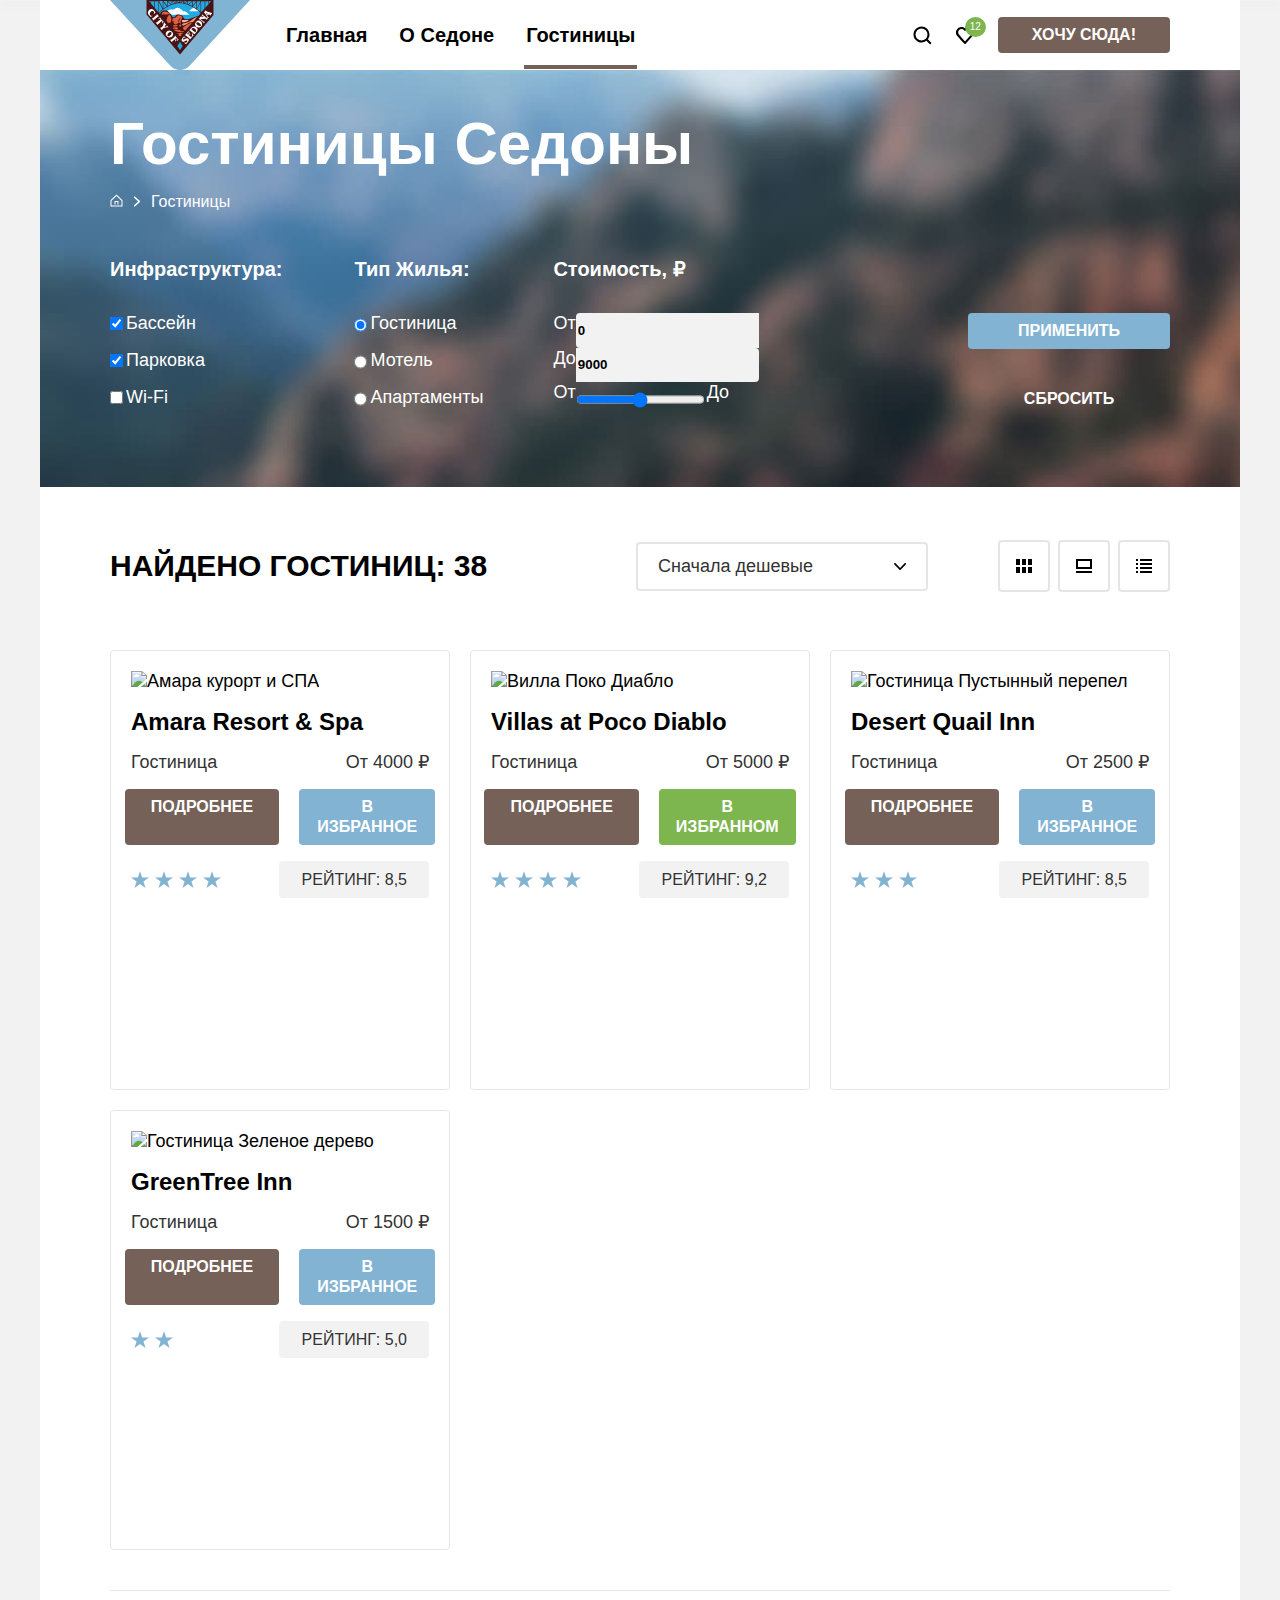
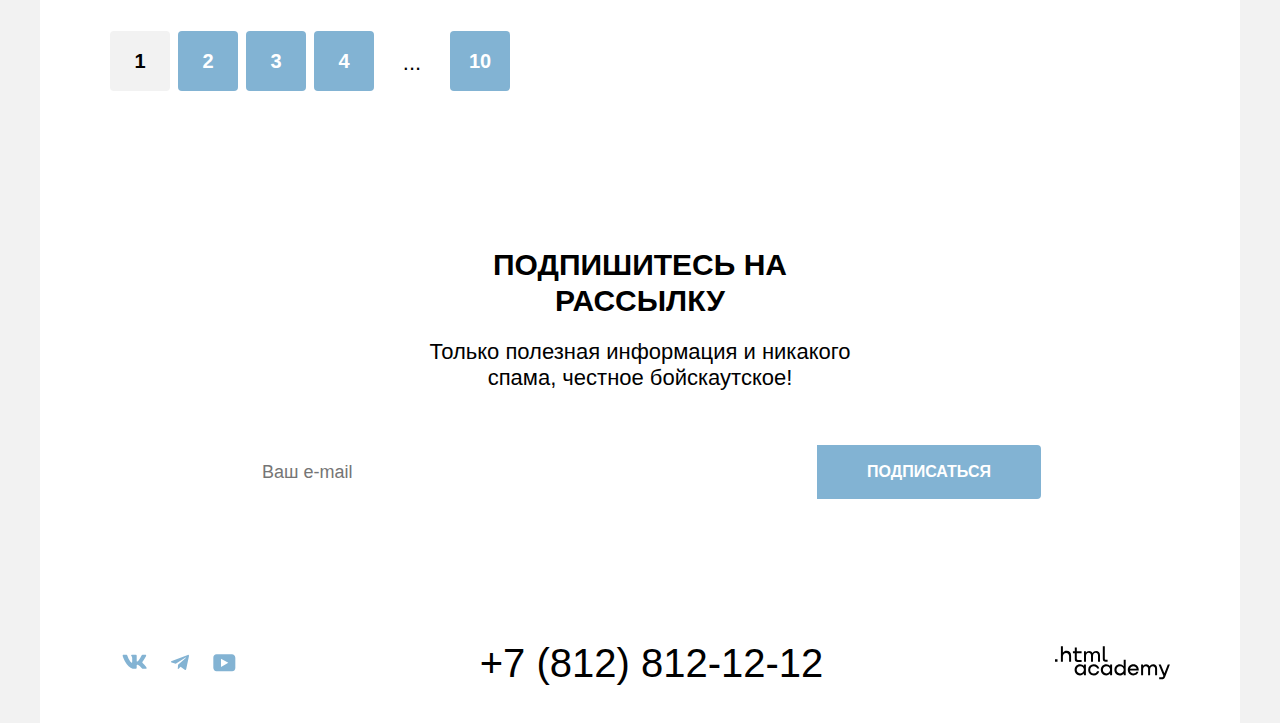
==== catalog.html @ 10b27130 "исправляет ошибки в декоративных элементах" ====
<!DOCTYPE html>
<html lang="ru">
  <head>
    <meta charset="utf-8">
    <title>Каталог</title>
    <link rel="stylesheet" href="styles/style.css">
  </head>
  <body>
    <div class="container">
    <header class="page-header wrapper">
      <a href="index.html" class="page-header__logo">
        <img src="images/logo.svg" height="70" width="140" alt="Логотип Седона">
      </a>
      <nav class="page-header__navigation page-navigation">
        <ul class="page-navigation__list">
          <li class="page-navigation__item">
            <a href="index.html" class="page-navigation__link">Главная</a>
          </li>
          <li class="page-navigation__item">
            <a class="page-navigation__link" href="about.html">О Седоне</a>
          </li>
          <li class="page-navigation__item">
            <a class="page-navigation__link page-navigation__link-current">Гостиницы</a>
          </li>
        </ul>

        <div class="page-navigation__user user-navigation">
          <a class="icon" href="#">
            <svg class="icon__svg" xmlns="http://www.w3.org/2000/svg" width="20" height="20" viewBox="0 0  20 20"><path d="m19.5 18-3.7-3.67c1-1.3 1.7-2.98 1.7-4.87a8 8 0 0 0-8-7.96c-4.4 0-8 3.68-8 8.06a8 8 0 0 0 12.9 6.26l3.7 3.68 1.4-1.5Zm-10-2.48a6 6 0 0 1-6-5.96 6 6 0 0 1 12 0 6 6 0 0 1-6 5.96Z"/></svg>
            <span class="visually-hidden">Поиск</span>
          </a>
          <a class="icon icon-features" href="#">
            <svg class="icon__svg " xmlns="http://www.w3.org/2000/svg" width="18" height="17" viewBox="0 0 18 17"><path d="M8.9 17a.9.9 0 0 1-.8-.4c-5.4-6.1-6.7-7.5-7-7.9A5.4 5.4 0 0 1 5.5 0C6.8 0 8 .5 9 1.3a5.46 5.46 0 0 1 9 4.1c0 1.3-.5 2.5-1.3 3.4l-7 7.9c-.2.2-.4.3-.8.3Zm-6-9.5c.3.4 3.5 4 6.1 6.9l6.2-7c.5-.5.7-1.2.7-2 0-1.8-1.5-3.3-3.3-3.3-1 0-2 .5-2.7 1.3-.3.3-.6.4-.9.4-.3 0-.6-.2-.8-.4-.7-.8-1.7-1.3-2.7-1.3-1.8 0-3.3 1.5-3.3 3.3-.1.9.3 1.6.7 2.1-.1 0-.1 0 0 0Z"/></svg>

            <span class="icon__buble">12</span>
            <span class="visually-hidden">Избранное</span>
          </a>
          <a class="user-navigation__button button-brown button" href="#">Хочу сюда!</a>
        </div>
      </nav>
    </header>

    <main class="catalog main-container">
      <h1 class="visually-hidden">Выбор жилья в Седоне</h1>

      <section class="catalog__filter filter">
        <div class="catalog__wrapper wrapper">
          <h2 class="catalog__heading">
              Гостиницы Седоны
          </h2>
          <ol class="catalog__breadcrumbs breadcrumbs">
            <li class="breadcrumbs__item">
              <a href="index.html" class="breadcrumbs__icon">
                <span class="visually-hidden">Вернуться на главную</span>
                  <svg class="breadcrumbs__svg" width="13" height="13" viewBox="0 0 13 13" xmlns="http://www.w3.org/2000/svg">
                    <path d="M6.5 0.5L0.5 6.30006V12.5001H12.5V6.30006L6.5 0.5ZM11.5 11.5001H1.5V6.70005L6.5 1.9L11.5 6.70005V11.5001Z"/>
                    <path d="M4.5 10.5001H5.5V8.00005H7.5V10.5001H8.5V7.00005H4.5V10.5001Z"/>
                </svg>
              </a>
            </li>
            <li class="breadcrumbs__item">
              <a class="breadcrumbs__link">Гостиницы</a>
            </li>
          </ol>

          <form action="https://echo.htmlacademy.ru/" method="get" class="filter__form">


              <fieldset class="filter__group filter__infrastructure">
                <legend class="filter__title">Инфраструктура:</legend>
                <ul class="filter__list">
                  <li class="filter__item">
                    <label class="filter__control">
                      <input class="filter__control-input" type="checkbox" name="swimming-pool" checked>Бассейн
                    </label>
                  </li>
                  <li class="filter__item">
                    <label class="filter__control">
                      <input class="filter__control-input" type="checkbox" checked name="parking">Парковка
                    </label>
                  </li>
                  <li class="filter__item">
                    <label class="filter__control">
                      <input class="filter__control-input" type="checkbox" name="wi-fi">Wi-Fi
                    </label>
                  </li>
                </ul>
              </fieldset>
              <fieldset class="filter__group filter__type">
                <legend class="filter__title">Тип Жилья:</legend>
                <ul class="filter__list">

                  <li class="filter__item">
                    <label class="filter__control">
                      <input class="filter__control-input" type="radio" name="type-of-placement" value="hotels" checked>Гостиница
                    </label>
                  </li>
                  <li class="filter__item">
                    <label class="filter__control">
                      <input class="filter__control-input" name="type-of-placement" value="motel" type="radio">Мотель
                    </label>
                  </li>
                  <li class="filter__item">
                    <label class="filter__control">
                      <input class="filter__control-input" name="type-of-placement" value="apartments" type="radio">Апартаменты
                    </label>
                  </li>
                </ul>
              </fieldset>



              <fieldset class="filter__group filter__price">
                <legend class="filter__title">Стоимость, ₽</legend>
                <label class="filter__control">От
                  <input class="filter__control-min input-text" name="min-price" value="0" type="number">
                </label>
                <label class="filter__control">До
                  <input class="filter__control-max input-text" name="max-price" value="9000" type="number">
                </label>
                <label class="filter__control">От
                  <input class="filter__control-input" name="price-range" type="range">До
                </label>
              </fieldset>

              <div class="filter__buttons">
                <button class="filter__button-submit button-blue button" type="submit">Применить</button>
                <button class="filter__button-reset button" type="reset">Сбросить</button>
              </div>

          </form>
        </div>
      </section>



        <section class="catalog__found found">
          <h2 class="visually-hidden">Результаты поиска</h2>
          <div class="catalog__wrapper wrapper">
            <div class="catalog__results">
              <p class="catalog__title main-heading">
                <span>Найдено гостиниц:</span>
                <span>38</span>
              </p>
              <div class="found__select">
                <select class="found__select-control" aria-label="Сортировка">
                  <option value="cheap">
                    Сначала дешевые
                  </option>
                  <option value="expensive">
                    Сначала дорогие
                  </option>
                <option value="popular">Сначала популярные</option>
                </select>
              </div>


              <ul class="found__view view">
                <li class="view__item">
                  <a class="view__link" href="#" >
                    <span class="visually-hidden">Показать сеткой</span>
                    <svg class="view__svg" xmlns="http://www.w3.org/2000/svg" width="16" height="14" viewBox="0 0 16 14"><path fill="#000" d="M4 0H0v6h4V0ZM16 0h-4v6h4V0ZM10 0H6v6h4V0ZM4 8H0v6h4V8ZM16 8h-4v6h4V8ZM10 8H6v6h4V8Z"/></svg>
                  </a>
                </li>
                <li class="view__item">
                  <a class="view__link" href="#">
                    <span class="visually-hidden">Показать карточками</span>
                    <svg class="view__svg" xmlns="http://www.w3.org/2000/svg" width="16" height="14" viewBox="0 0 16 14"><path fill="#000" d="M16 12H0v2h16v-2ZM14 2v6H2V2h12Zm2-2H0v10h16V0Z"/></svg>
                  </a>
                </li>
                <li class="view__item">
                  <a class="view__link" href="#">
                    <span class="visually-hidden">Показать списком</span>
                    <svg class="view__svg" xmlns="http://www.w3.org/2000/svg" width="16" height="14" viewBox="0 0 16 14"><path fill="#000" d="M2 0H0v2h2V0ZM16 0H4v2h12V0ZM2 4H0v2h2V4ZM16 4H4v2h12V4ZM2 8H0v2h2V8ZM16 8H4v2h12V8ZM2 12H0v2h2v-2ZM16 12H4v2h12v-2Z"/></svg>
                  </a>
                </li>
              </ul>
            </div>



            <ul class="catalog__list-placement">
              <li class="catalog__item">
                <article class="catalog__item-cart">
                  <a class="catalog__cart-link" href="#">
                    <img class="catalog__item-image" src="images/catalog/catalog-1.jpg" width="300" height="212" alt="Амара курорт и СПА">

                    <h3 class="catalog__item-title">Amara Resort & Spa</h3>
                  </a>

                  <div class="catalog__price">
                    <p class="catalog__item-name">Гостиница</p>
                    <p class="catalog__item-price">От 4000 ₽</p>
                  </div>

                  <div class="catalog__buttons">
                    <a href="#" class="catalog__item-detailed catalog__item-button button-brown button">Подробнее</a>
                    <button class="catalog__item-favorite catalog__item-button button-blue button">В избранное</button>
                  </div>

                  <div class="catalog__rate">
                    <p class="catalog__item-stars">
                      <span class="visually-hidden">4 звёзды</span>
                      <span class="star"></span>
                      <span class="star"></span>
                      <span class="star"></span>
                      <span class="star"></span>
                    </p>
                    <p class="catalog__rating">Рейтинг: 8,5</p>
                  </div>
                </article>
              </li>


              <li class="catalog__item">
                <article class="catalog__item-cart">
                  <a class="catalog__cart-link" href="#">
                    <img src="images/catalog/catalog-2.jpg" width="300" height="212" alt="Вилла Поко Диабло" class="catalog__item-image">
                    <h3 class="catalog__item-title">Villas at Poco Diablo</h3>
                  </a>
                  <div class="catalog__price">
                    <p class="catalog__item-name">Гостиница</p>
                    <p class="catalog__item-price">От 5000 ₽</p>
                  </div>

                  <div class="catalog__buttons">
                    <a href="#" class="catalog__item-detailed catalog__item-button button-brown button">Подробнее</a>
                    <button class="catalog__item-selected catalog__item-button button">В избранном</button>
                  </div>
                  <div class="catalog__rate">
                    <p class="catalog__item-stars">
                    <span class="visually-hidden">4 звезды</span>
                    <span class="star"></span>
                    <span class="star"></span>
                    <span class="star"></span>
                    <span class="star"></span>
                    </p>
                    <p class="catalog__rating">Рейтинг: 9,2</p>
                  </div>
                </article>
              </li>
              <li class="catalog__item">
                <article class="catalog__item-cart">
                  <a class="catalog__cart-link" href="#">
                    <img src="images/catalog/catalog-3.jpg" width="300" height="212" alt="Гостиница Пустынный перепел" class="catalog__item-image">
                    <h3 class="catalog__item-title">Desert Quail Inn</h3>
                  </a>

                  <div class="catalog__price">
                    <p class="catalog__item-name">Гостиница</p>
                    <p class="catalog__item-price">От 2500 ₽</p>
                  </div>

                  <div class="catalog__buttons">
                    <a href="#" class="catalog__item-detailed catalog__item-button button-brown button">Подробнее</a>
                    <button class="catalog__item-favorite catalog__item-button button-blue button">В избранное</button>
                  </div>
                  <div class="catalog__rate">
                    <p class="catalog__item-stars">
                    <span class="visually-hidden">3 звезды</span>
                    <span class="star"></span>
                    <span class="star"></span>
                    <span class="star"></span>
                    </p>
                    <p class="catalog__rating">Рейтинг: 8,5</p>
                  </div>
                </article>
              </li>


              <li class="catalog__item">
                <article class="catalog__item-cart">
                  <a class="catalog__cart-link" href="#">
                    <img src="images/catalog/catalog-4.jpg" width="300" height="212" alt="Гостиница Зеленое дерево" class="catalog__item-image">
                    <h3 class="catalog__item-title">GreenTree Inn</h3>
                  </a>

                  <div class="catalog__price">
                    <p class="catalog__item-name">Гостиница</p>
                    <p class="catalog__item-price">От 1500 ₽</p>
                  </div>

                  <div class="catalog__buttons">
                    <a href="#" class="catalog__item-detailed catalog__item-button button-brown button">Подробнее</a>
                    <button class="catalog__item-favorite catalog__item-button button-blue button">В избранное</button>
                  </div>
                  <div class="catalog__rate">
                    <p class="catalog__item-stars">
                      <span class="visually-hidden">2 звёзды</span>
                      <span class="star"></span>
                      <span class="star"></span>
                    </p>
                    <p class="catalog__rating">Рейтинг: 5,0</p>
                  </div>

                </article>
              </li>
            </ul>

            <ol class="catalog__paganation paganation">
            <li class="paganation__item">
              <a class="paganation__link paganation__link--current">1</a>
            </li>
            <li class="paganation__item">
              <a href="#" class="paganation__link">2</a>
            </li>
            <li class="paganation__item">
              <a href="#" class="paganation__link">3</a>
            </li>
            <li class="paganation__item">
              <a href="#" class="paganation__link">4</a>
            </li>
            <li class=" paganation__item" aria-label="Показать еще">
              <a href="#" class="paganation__link paganation__link--transporent">...</a>
            </li>
            <li class="paganation__item">
              <a href="#" class="paganation__link">10</a>
            </li>
            </ol>
          </div>
        </section>


        <section class="catalog__mailing mailing">

          <h2 class="mailing__heading main-heading">Подпишитесь на рассылку</h2>
          <p class="mailing__tagline main-tagline">Только полезная информация и никакого спама, честное бойскаутское!</p>
          <form action="https://echo.htmlacademy.ru/" method="post" class="mailing__form">
            <input class="mailing__mail" type="text" value="" name="email" placeholder="Ваш e-mail">
            <button class="mailing__button button-blue button" type="submit">Подписаться</button>
          </form>
        </section>
    </main>

    <footer class="page-footer wrapper">
      <div class="socials">
        <h2 class="visually-hidden">Мы в социальных сетях</h2>
        <ul class="socials__list">
          <li class="socials__item ">
            <a href="https://vk.com/htmlacademy" class="socials__link">
              <span class="visually-hidden">Вконтакте</span>
              <svg  class="socials__svg" xmlns="http://www.w3.org/2000/svg" width="25" height="15" viewBox="0 0 25 15"><path fill-rule="evenodd" d="M24.12 1.8c.16-.54 0-.94-.8-.94H20.7c-.67 0-.98.34-1.15.73 0 0-1.33 3.2-3.22 5.27-.61.6-.9.8-1.23.8-.16 0-.41-.2-.41-.75v-5.1c0-.66-.19-.95-.74-.95H9.82c-.42 0-.67.3-.67.59 0 .62.95.76 1.04 2.51v3.8c0 .83-.15.98-.48.98-.9 0-3.06-3.2-4.34-6.88-.25-.72-.5-1-1.18-1H1.57c-.75 0-.9.34-.9.73 0 .68.89 4.07 4.14 8.55 2.17 3.06 5.23 4.72 8 4.72 1.68 0 1.88-.37 1.88-1v-2.32c0-.74.16-.88.7-.88.38 0 1.05.19 2.6 1.66 1.79 1.75 2.08 2.54 3.08 2.54h2.63c.75 0 1.12-.37.9-1.1-.23-.72-1.08-1.77-2.2-3.02-.62-.71-1.54-1.48-1.82-1.86-.39-.5-.28-.71 0-1.15 0 0 3.2-4.42 3.54-5.93Z" clip-rule="evenodd"/></svg>
            </a>
          </li>
          <li class="socials__item ">
            <a href="https://t.me/htmlacademy" class="socials__link">
              <span class="visually-hidden">Телеграм</span>
              <svg class="socials__svg" xmlns="http://www.w3.org/2000/svg" width="18" height="16" viewBox="0 0 18 16"><path d="M16.79.96.84 7.1c-1.09.44-1.08 1.05-.2 1.32l4.1 1.28 9.47-5.98c.44-.27.85-.13.52.17l-7.68 6.93-.28 4.22c.41 0 .6-.2.83-.41l1.99-1.94 4.13 3.06c.77.42 1.31.2 1.5-.71l2.72-12.8c.28-1.1-.43-1.61-1.16-1.28Z"/></svg>
            </a>
          </li>
          <li class="socials__item ">
            <a href=" https://www.youtube.com/user/htmlacademyru" class="socials__link">
              <span class="visually-hidden">Youtube</span>
              <svg class="socials__svg" xmlns="http://www.w3.org/2000/svg" width="23" height="18" viewBox="0 0 23 18"><path d="M18.94.36H3.51C1.65.36.33 1.95.33 3.76v10.09c0 1.91 1.32 3.5 3.18 3.5h15.65c1.64 0 3.17-1.59 3.17-3.4V3.76c-.22-1.8-1.53-3.4-3.39-3.4ZM7.99 12.89V4.82l7.34 4.04-7.34 4.03Z"/></svg>

            </a>
          </li>
        </ul>
      </div>
        <a  class="page-footer__phone" href="tel:+78128121212" aria-label="Наш телефон">+7 (812) 812-12-12</a>

        <a href="https://htmlacademy.ru/" class="page-footer__developer" aria-label="Сайт разработчика сайта">
          <svg class="icon-developer" xmlns="http://www.w3.org/2000/svg" width="115" height="34" viewBox="0 0 115 34"><path d="M0 13.26v2.6h2.5v-2.6H0ZM11.6 4.86c-1.6 0-2.8.7-3.6 1.7h-.1V.36h-2v15.5h2v-5.3c0-2.1 1.3-3.6 3.3-3.6 1.8 0 2.9 1.4 2.9 3.2v5.7h2v-6.1c.1-3-1.8-4.9-4.5-4.9ZM26.6 5.16h-4.8v-3.7h-2v3.8h-1.9v2h1.9v6c0 1.7 1 2.7 2.7 2.7h4.1v-2h-3.7c-.7 0-1.1-.4-1.1-1.1v-5.7h4.8v-2ZM41.1 4.96c-1.6 0-2.9.8-3.5 2.1h-.1c-.6-1.2-1.8-2.1-3.4-2.1-1.4 0-2.5.8-3.1 1.8h-.1v-1.6H29v10.6h2v-5.4c0-2 1-3.5 2.6-3.5 1.5 0 2.4 1 2.4 2.6v6.3h2v-5.6c0-2.4 1.4-3.3 2.6-3.3 1.5 0 2.4 1 2.4 2.6v6.3h2v-6.5c.1-2.5-1.4-4.3-3.9-4.3ZM47.8 13.06c0 1.7 1 2.7 2.8 2.7h2v-2h-1.7c-.7 0-1.1-.4-1.1-1.1V.36h-2v12.7ZM28.9 20.06c-.9-1.1-2.2-1.8-3.9-1.8-3.1 0-5.4 2.3-5.4 5.6s2.3 5.6 5.4 5.6c1.8 0 3-.8 3.8-1.9h.1v1.6h2v-10.6h-2v1.5Zm-3.6 7.4c-2.2 0-3.6-1.6-3.6-3.6s1.4-3.6 3.6-3.6 3.6 1.6 3.6 3.6c0 1.9-1.4 3.6-3.6 3.6ZM44.2 22.36c-.5-2.4-2.6-4.1-5.4-4.1a5.4 5.4 0 0 0-5.6 5.6c0 3.1 2.2 5.6 5.6 5.6 2.8 0 4.9-1.8 5.4-4.2h-2.1a3.4 3.4 0 0 1-3.3 2.3c-2.2 0-3.6-1.6-3.6-3.6s1.4-3.6 3.6-3.6c1.6 0 2.8 1 3.3 2.2h2.1v-.2ZM55.1 20.06c-.9-1.1-2.2-1.8-3.9-1.8-3.1 0-5.4 2.3-5.4 5.6s2.3 5.6 5.4 5.6c1.8 0 3-.8 3.8-1.9h.1v1.6h2v-10.6h-2v1.5Zm-3.6 7.4c-2.2 0-3.6-1.6-3.6-3.6s1.4-3.6 3.6-3.6 3.6 1.6 3.6 3.6c0 1.9-1.5 3.6-3.6 3.6ZM68.7 20.16c-.9-1.1-2.2-1.9-3.9-1.9-3.1 0-5.4 2.3-5.4 5.6s2.2 5.6 5.4 5.6c1.7 0 3-.8 3.8-1.8h.1v1.5h2v-15.4h-2v6.4Zm-3.6 7.3c-2.2 0-3.6-1.6-3.6-3.6s1.4-3.6 3.6-3.6 3.6 1.6 3.6 3.6c-.1 2-1.5 3.6-3.6 3.6ZM78.3 18.26c-3.3 0-5.5 2.5-5.5 5.6 0 3 2.1 5.6 5.5 5.6 2.5 0 4.5-1.3 5.2-3.6h-2.1c-.5 1-1.6 1.6-3 1.6-1.9 0-3.3-1.3-3.4-2.9h8.8c.2-3.6-2-6.3-5.5-6.3Zm0 1.9c1.7 0 3 1 3.3 2.6h-6.5c.3-1.5 1.5-2.6 3.2-2.6ZM98.2 18.26c-1.6 0-2.9.8-3.6 2h-.1c-.6-1.2-1.8-2-3.4-2-1.4 0-2.5.7-3.1 1.8v-1.5h-1.9v10.6h2v-5.4c0-2 1-3.4 2.6-3.5 1.5 0 2.4 1 2.4 2.6v6.3h2v-5.6c0-2.4 1.4-3.3 2.6-3.3 1.5 0 2.4 1 2.4 2.6v6.3h2v-6.5c.1-2.6-1.4-4.4-3.9-4.4ZM109.4 27.36l-3.6-8.9h-2.2l4.8 11.6c-.3.9-.7 1.2-1.7 1.2h-2.5v2h2.5c1.8 0 2.8-.8 3.5-2.6l4.7-12.2h-2.1l-3.4 8.9Z"/></svg>
        </a>
    </footer>
  </div>
  </body>



</html>
---- styles/style.css ----
@font-face {
  font-family: "PT Sans";
  font-style: normal;
  font-weight: 400;
  src: url("../fonts/ptsans-400.woff2") format("woff2");
  font-display: swap;
}

@font-face {
  font-family: "PT Sans";
  font-style: normal;
  font-weight: 700;
  src: url("../fonts/ptsans-700.woff2") format("woff2");
  font-display: swap;
}


body {

  margin: 0;
  height: 1px;

  font-family: "PT Sans", sans-serif;
  font-size: 18px;
  line-height: 21px;
  font-weight: 400;
  color: #000000;
  background-color: #F2F2F2;
  box-shadow: 0 0 15px rgba(0, 0, 0, 0.2);

}
.container{
  display: flex;
  flex-direction: column;
  min-height: 100vh;
  width: 1200px;
  margin: 0 auto;
  background-color: #ffffff;

}
.wrapper {
  padding-left: 70px;
  padding-right: 70px;
}
.visually-hidden {
  position: absolute;
  width: 1px;
  height: 1px;
  margin: -1px;
  border: 0;
  padding: 0;
  white-space: nowrap;
  clip-path: inset(100%);
  clip: rect(0 0 0 0);
  overflow: hidden;
}
.page-header {
  display: flex;
  justify-content: start;

}
.page-header__logo {
  width: 140px;
  height: 70px;
  margin-right: 20px;
}

.page-header__navigation {
  display: flex;
  justify-content: space-between;
  align-items: center;
  flex-grow: 1;

}



.page-navigation__list {
  display: flex;
  list-style: none;
  margin: 0;
  padding: 0;

}
.page-navigation__item {
  padding: 20px 16px;
  position: relative;
}
.page-navigation__link {
  font-size: 20px;
  line-height: 24px;
  font-weight: 700;
  color:#000000;
  text-decoration: none;
  text-align: center;
}

.page-navigation__link-current::before {
  position: absolute;
content: "";
left: 16px;
right: 16px;
bottom: 0;
outline: 2px solid #756257;
z-index: 1;

}
.user-navigation {
  display: flex;
  align-items: center;

}
.icon {
  position: relative;
  text-decoration: none;
  padding: 22px 12px;
}
.icon__svg {
  display: block;
}
.icon:focus .icon__svg {
  fill: #68A2CA;
}
.icon:focus .icon__svg {
  outline: none;
  fill: #68A2CA;



}
.icon__svg:active {
  opacity: 0.5;
}
.icon-features {

}
.icon__buble {
  position: absolute;
  background-color: #7DB54F;
  padding:5px;
  border-radius: 50%;
  color: #ffffff;
  font-weight: 400;
  font-size: 10px;
  line-height: 10px;
  top: 20%;
  left: 50%;
}
.user-navigation__button {
  margin-left: 12px;
}
.main-index__hero {
  background-color: #82B3D3;
  background: url(../images/background.svg) no-repeat bottom,

url(../images/index-background.jpg) no-repeat top;

background-size: 100% auto;
text-align: center;
padding-top: 50px;
padding-bottom: 80px;

}
.main-container {
  flex-grow: 1;
}
.button {
  font-family: "PT Sans", sans-serif;
  text-decoration: none;
  text-transform: uppercase;
  color:#ffffff;
  display: inline-block;

  font-weight: 700;
  font-size: 16px;
  line-height: 20px;
  border: none;
  cursor: pointer;
  border-radius: 4px;
}
.button-brown {

  background-color: #756157;
  padding: 8px 34px;

}
.button-brown:hover {
  background-color: #615048;
}
.button-brown:focus {
  outline: none;
  background-color: #615048;
}
.button-brown:active {
  color: rgba(255, 255, 255, 0.3);
  background-color: #756157;

}
.main-heading {
  display: inline-block;
  width: 515px;
  font-weight: 700;
  font-size: 30px;
  line-height: 36px;
  text-transform: uppercase;
  text-align: center;
  margin-top: 0;
  margin-bottom: 20px;


}
.main-tagline {
  margin-top: 0;
  margin-bottom: 69px;
  font-size: 22px;
  line-height: 26px;
}
.advantage {
  text-align: center;
  padding-top: 70px;
}
.advantage__list {
  display: flex;
  flex-wrap: wrap;
  list-style: none;
  margin: 0;
  padding: 0;


}
.advantage__item {
  background-color:rgba(131, 179, 211, 0.12);
  color: #333333;
}



.advantage__block {
  background-color: #82B3D3;
  color:#ffffff;
}

.advantage__text {
  max-width: 230px;
  padding: 102px 85px;

}

.advantage__item-image {
  display: flex;
}

.advantage__item:nth-child(3n+3) {
 background-color: rgba(131, 179, 211, 0.2);
}
.advantage__title {
  position: relative;
  display: block;
  margin: 0 auto;
  padding-bottom: 62px;
  max-width: 175px;
  font-weight: 700;
  font-size: 24px;
  line-height: 28px;
  text-transform: uppercase;
}
.advantage__title::after {
  content:"";
  position: absolute;
  left: 57px;
  right: 57px;
  bottom: 31px;
  outline: 2px solid rgba(0, 0, 0, 0.3);
  z-index: 1;
}
.advantage__block .advantage__title::after {
  content:"";
  position: absolute;
  left: 57px;
  right: 57px;
  bottom: 31px;
  outline: 2px solid rgba(255, 255, 255, 0.3);
  z-index: 1;
}

.advantage__description {
  margin: 0;
}
.services {
  text-align: center;
  padding-top: 64px;

}
.services__item {
  background-color: rgba(131, 179, 211, 0.12);
  padding: 81px 85px;
}
.services__item:nth-child(3n+2) {
  background-color: #ffffff;
}

.services__image {
  margin-bottom: 30px;
}

.services__title {
  font-weight: 700;
  font-size: 24px;
  line-height: 28px;
  text-transform: uppercase;
  margin-top: 0;
  margin-bottom: 30px;

}
.services__description {
  color: #333333;
}
.services__list {
  margin: 0;
  padding: 0;
  list-style: none;
  display: flex;
}

.image-housing {
  display: inline-block;
  background-image: url(../images/home.svg);
  background-repeat: no-repeat;
  width: 75px;
  height: 72px;
}
.image-eat {
  display: inline-block;
  background-image: url(../images/food.svg);
  background-repeat:no-repeat;
  width: 74px;
  height: 70px;
}
.image-souvenirs {
  display: inline-block;
  background-image: url(../images/souvenirs.svg);
  background-repeat: no-repeat;
  width: 64px;
  height: 76px;
}
.main-index__search {
  text-align: center;
  padding-top: 96px;
  padding-bottom: 96px;
}
.search__tagline {
  width: 592px;
  margin: 0 auto;
  margin-bottom: 62px;
}

.search__button {
  padding: 8px 50px;
}
.main-index__mailing {
  padding-top: 96px;
  padding-bottom: 104px;
  background-color: #68A2CA;
  background-image: url(../images/Subscribe.jpg);
  background-repeat: no-repeat;
  background-size: 100% auto;
  color:#ffffff;
  text-align: center;
}
.mailing__form {
  display: flex;
  justify-content: center;
  position: relative;
}
.mailing__tagline {
  width: 475px;
  margin: 0 auto;
  margin-bottom: 54px;
}
.mailing__mail {

  width: 452px;
  display: flex;
  align-items: center;
  padding: 12px 20px;
  padding-right: 100px;
  border: solid 3px transparent;
  font-size: 18px;
  line-height: 24px;
  border-radius: 4px 0 0 4px;
}
.mailing__image{
  position: absolute;
  background: url(../images/mailing.svg) no-repeat;
  width: 20px;
  height: 20px;
  top: 16px;
  right: 460px;

}
.mailing__mail:hover {
  background-color: #E6E6E6;
}



.mailing__mail:focus {
  background: #E6E6E6;
  border: 3px solid #83B3D3;
  outline: none;
}

.mailing__mail:focus:not(:placeholder-shown) {
  background-color: #F2F2F2;
  color: #000000;
  border-color: #000000;
}



.mailing__button {
  border-radius: 0 4px 4px 0;
}
.button-blue {
  padding: 8px 50px;

  background-color: #82B3D3;


}
.button-blue:hover {
  background-color: #68A2CA;
}
.button-blue:focus {
  outline: none;
  background-color: #68A2CA;

}
.button-blue:active {
  background-color: #82B3D3;
  color: rgba(255, 255, 255, 0.3);
}
.page-footer {
  display: flex;
  justify-content: space-between;
  align-items: center;
  min-height: 120px;
}
.socials__list {
  list-style: none;
  display: flex;
  margin: 0;
  padding: 0;

}
.socials__link {
  padding: 12px;
}
.socials__icon {
  text-decoration: none;

}


.page-footer__phone {
  text-align: center;
  font-size: 40px;
  line-height: 40px;
  text-decoration: none;
  color:#000000;
}
.catalog__wrapper {
  padding-top: 35px;
}

.catalog__heading {
  font-weight: 700;
  font-size: 60px;
  line-height: 78px;
  margin-top: 0;
  margin-bottom: 8px;
}
.catalog__title {
  text-align: left;
  margin-bottom: 0;
}
.catalog__filter {
  display: flex;
  flex-direction: column;
  padding-bottom: 70px;

  background-color: #68A2CA;
  background-image: url(..//images/filter.jpg);
  background-repeat: no-repeat;
  background-size: cover;
  color:#ffffff;

}
.catalog__breadcrumbs {
  display: flex;
  justify-content: flex-start;
  padding-left: 0;

  list-style: none;
  font-size: 16px;
  margin-top: 0;
  margin-bottom: 40px;
}
.breadcrumbs__item {
  margin-right: 10px;
  display: flex;
}
.breadcrumbs__item:not(:last-child):after {
  content: url(../images/breadcrumbs.svg);
  margin-left: 10px;


}


.breadcrumbs__svg {
  fill: #ffffff;

}

.breadcrumbs__item:last-child {
  margin-right: 0;
}
.breadcrumbs__icon {
  text-decoration: none;
}

}
.breadcrumbs__link:hover .breadcrumbs__svg {
  color: rgba(255, 255, 255, 0.6);
}

.breadcrumbs__svg:active {
  color: rgba(255, 255, 255, 0.3);
}
.filter__form {
  display: flex;
  justify-content: space-between;
  column-gap: 70px;

}
.filter__group {
  border: none;
  padding: 0;
  margin: 0;
}
.filter__control {
  display: flex;
}
.filter__price {
  display:flex;
  flex-wrap: wrap;
  margin-left: auto;
}
.filter__buttons {
  display: flex;
  flex-direction: column;
  margin-top: 56px;
  row-gap: 32px;
}

.filter__title {
  padding-left: 0;
  margin-bottom: 32px;
  font-weight: 700;
  font-size: 20px;
  line-height: 24px;
}
.filter__list {
  list-style: none;
  padding-left: 0;
  margin: 0;
}
.filter__item {
  margin-bottom: 16px;
}
.filter__item:nth-last-child(1) {
  margin-bottom: 0;
}

.filter__control:hover {
  opacity: 0.6;
}
.filter__control:focus {
  outline: none;
  border: 3px solid #83B3D3;
}
.filter__control:active {
  opacity: 0.2;
}
.filter__control-input {
  margin-left: 0;
}
.input-text {
  background-color: #F2F2F2;
  font-weight: 700;

  border: none;
}
.input-text:hover {
  background-color: #E6E6E6;
}
.input-text:active {
  background-color:#F2F2F2;
  border: 2px solid #000000;
}


.filter__control-min {
  border-radius: 4px 0 0 4px;
}
.filter__control-max {
  border-radius: 0 4px 4px 0;
}
.filter__button-reset {
  background-color: rgba(255, 255, 255, 0);
  padding: 8px 50px;

}
.filter__button-reset:hover {
  color: rgba(255, 255, 255, 0.5);
}
.filter__button-reset:focus {
  outline: none;
  color: #FFFFFF;
  border: 3px solid #83B3D3;
}
.filter__button-reset:active {
  color: rgba(255, 255, 255, 0.3);
}
.catalog__results {
  display: flex;
  justify-content: space-between;
  align-items: center;
  margin-bottom: 40px;

}
.found__select {
  display: flex;
  align-items: center;
  width: 292px;
  margin-left: auto;
  margin-right: 70px;
}
.found__select-control {
  border: 2px solid #E5E5E5;
  box-sizing:border-box;
  color:#333333;
  font-family: inherit;
  font-size: 18px;
  line-height: 21px;
  border-radius: 4px;
  width: 100%;
  appearance: none;
  padding: 12px 20px;
  padding-right: 40px;
  background: url(..//images/select.svg) no-repeat right 20px center;


}
.found__select-control:hover {
  border-color: #68A2CA;
  }
.found__select-control:focus {
  outline: none;
  border-color: #68A2CA;


}
.found__select-control:active {
  border-color: #3F5E72;
}

.found__view {
  list-style: none;
  display: flex;
  margin-left: 0;
  padding-left: 0;
}
.view__link {
  display: flex;
  text-transform: none;
  padding: 17px 16px;
  border: 2px solid #E5E5E5;
  border-radius: 4px;
}
.view__item {
  margin-right: 8px;

}

.view__link:focus  {
  border: 2px solid #68A2CA;
  outline: none;
}
.view__item:hover .view__link {
  border: 2px solid #000000;
}
.view__item:nth-last-child(1) {
  margin-right: 0;
}
.catalog__list-placement {
  list-style: none;
  margin: 0;
  margin-bottom: 40px;
  padding-bottom: 40px;
  padding-left: 0;
  border-bottom: 1px solid #E6E6E6;
  display: grid;
  grid-template-columns: repeat(3, 340px);
  gap: 20px;
}
.catalog__item-cart {
  min-height: 398px;
  padding: 20px;
  border: 1px solid #E6E6E6;
  border-radius: 4px;
  display: flex;
  flex-direction: column;

  gap: 16px;
}
.catalog__item-image {
 width: 100%;
 margin-bottom: 16px;
}
.catalog__item-title {
  font-weight: 700;
  font-size: 24px;
  line-height: 28px;
  margin: 0;

}
.catalog__cart-link {
  text-decoration: none;
  color:#000000;

}
.catalog__cart-link:focus {
  outline: none;
}
.catalog__price {
  color: #333333;
  display: flex;
  justify-content: space-between;
}
.catalog__item-name {
  margin: 0;
}
.catalog__item-price {
  margin: 0;
}
.catalog__buttons {
  display: flex;
  justify-content: center;
}
.catalog__item-button {
  padding: 8px 26px;

}
.catalog__item-detailed {
  margin-right: 20px;
}
.catalog__item-favorite {
  padding: 8px 18px;
}
.catalog__item-selected {
  padding: 8px 17px;
  background-color: #7DB54F;
}
.catalog__item-selected:hover {
  background-color: #6C9E42;
}
.catalog__item-selected:focus {
  background-color: #6C9E42;
  outline: none;
}



.catalog__rate {
  display: flex;
  justify-content: space-between;
}

.catalog__rating {
  margin: 0;
  font-size: 16px;
  line-height: 20px;
  font-weight: 400;
  text-transform: uppercase;
  border-radius: 4px;
  padding: 9px 22px 8px 23px;
  background-color: #F2F2F2;
  color: #333333;
}
.catalog__item-stars {
  display: flex;
  align-items: center;
  margin: 0;
}
.star {
  margin-right: 6px;
  background: url(../images/star.png) no-repeat;

  width: 18px;
  height: 17px;
}
.paganation {
  list-style: none;
  margin-top: 0;
  padding-left: 0;
  margin-bottom: 60px;
  display: flex;
}
.paganation__item {
  margin-right: 8px;

}
.paganation__item:nth-last-child(1) {
  margin-right: 0;
}

.paganation__link {
  display: inline-block;
  box-sizing: border-box;
  text-decoration: none;
  font-weight: 700;
  font-size: 20px;
  line-height: 36px;
  color: #ffffff;
  text-align: center;
  padding: 12px;
  min-width: 60px;
  background-color: #82B3D3;
  border-radius: 4px;
}

.paganation__link--transporent {
  background-color: transparent;
  color:#000000;
  font-weight: 400;
  font-size: 22px;
  line-height: 26px;
  padding-top: 19px;
  padding-bottom: 15px;
}

.paganation__link:hover {
  background-color: #68A2CA;
}
.paganation__link:focus {
  outline: none;
  background-color: #68A2CA
}
.paganation__link:active {
  background-color: #82B3D3;
  color: rgba(255, 255, 255, 0.3);
}

.paganation__link--current {
  background-color: #F2F2F2;
  color: #000000;
}


.catalog__mailing {
  text-align: center;
  padding-top: 96px;
  padding-bottom: 104px;
}
.mailing__heading {
  width:  405px;
  margin: 0 auto;
  margin-bottom: 20px;
}

.socials__link {
  display: flex;
}

.socials__svg {
  fill: #83B3D3;
}
.socials__svg:hover {
  fill: #68A2CA;
}
.socials__svg:active {
  fill: rgba(104, 162, 202, 0.3);
}

.socials__link:focus .socials__svg {
  fill: #68A2CA;
}
.socials__link:focus {
  outline: none;
}

.page-footer__phone {
  color:#000000;
}
.page-footer__phone:hover {
  color:#756157;
}
.page-footer__phone:focus {
  color:#756157;
  outline: none;
}
.page-footer__phone:active {
  color: rgba(117, 97, 87, 0.3);
}


.page-footer__developer {
  fill:#000000;
  display: flex;
}
.page-footer__developer:hover{
  fill:#756157;
}
.page-footer__developer:focus{
  fill:#756157;
  outline: none;

}
.page-footer__developer:active{
  fill: rgba(117, 97, 87, 0.3);

}
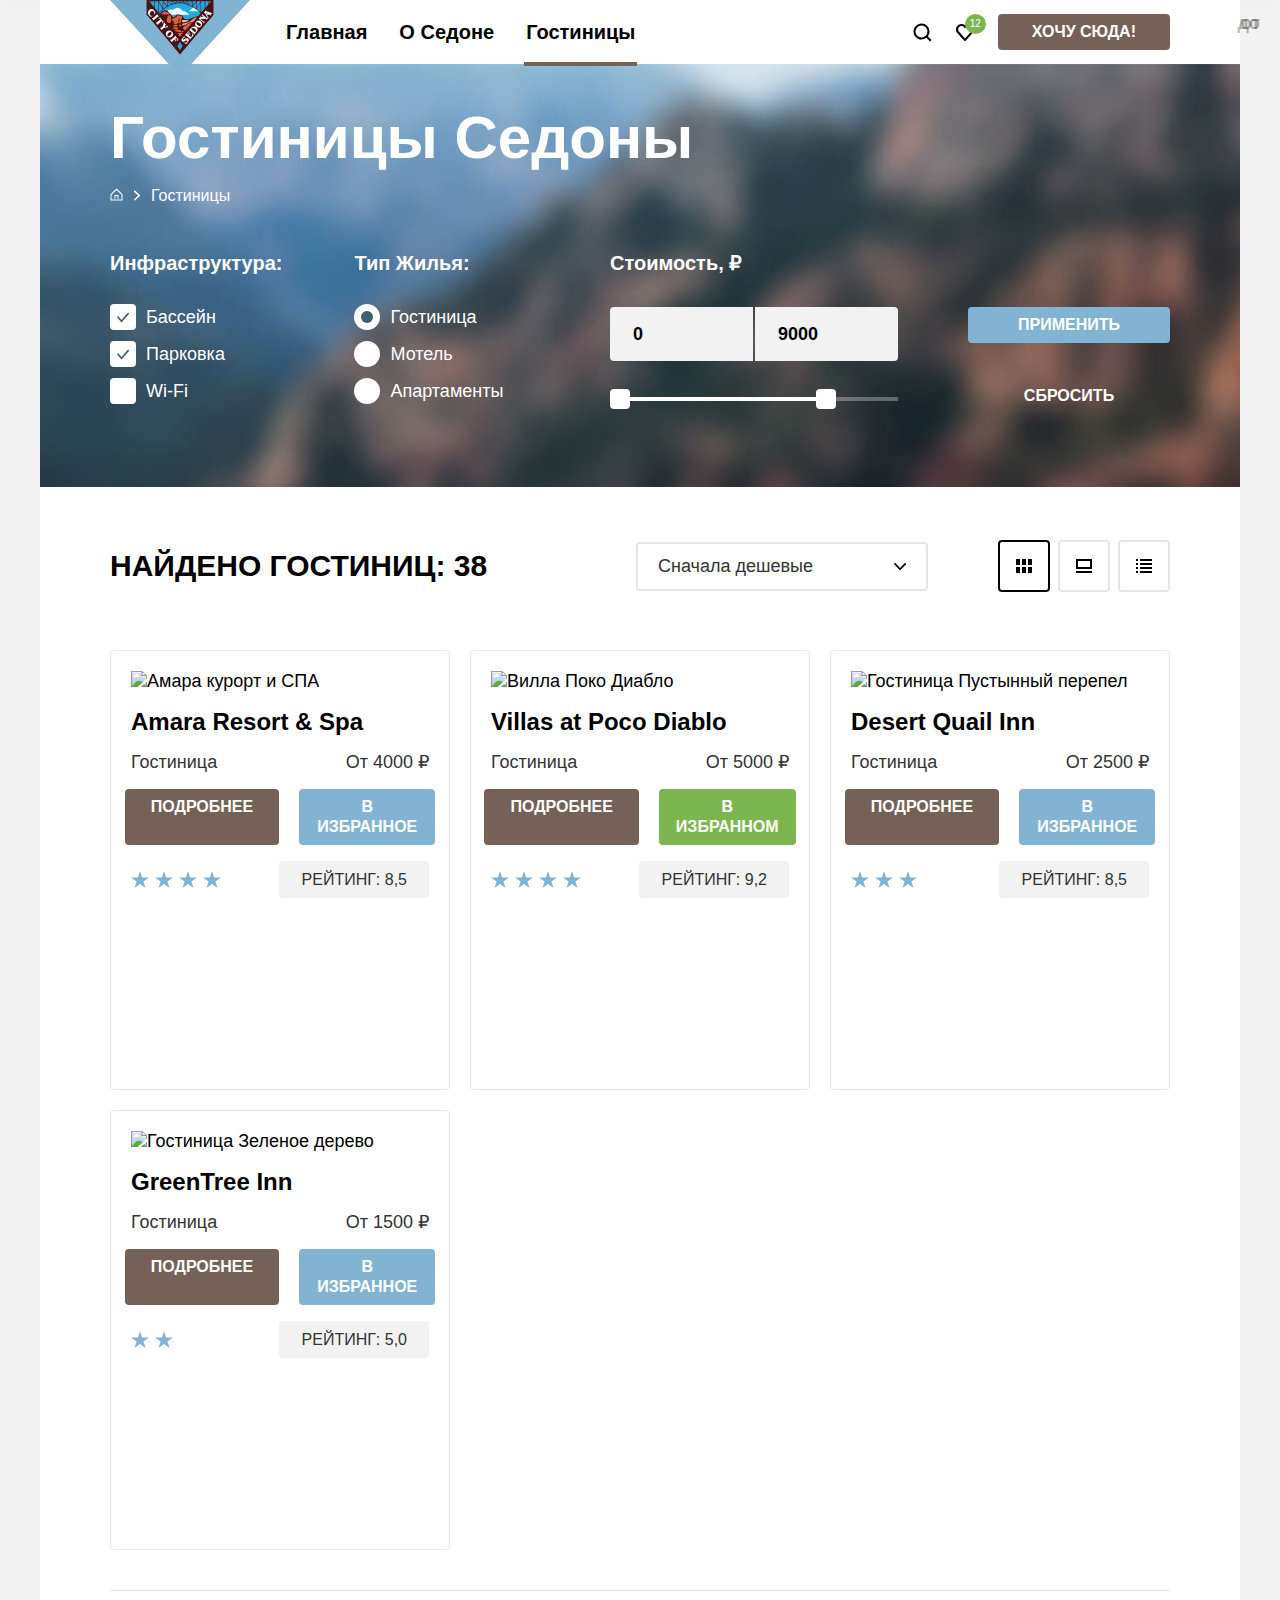
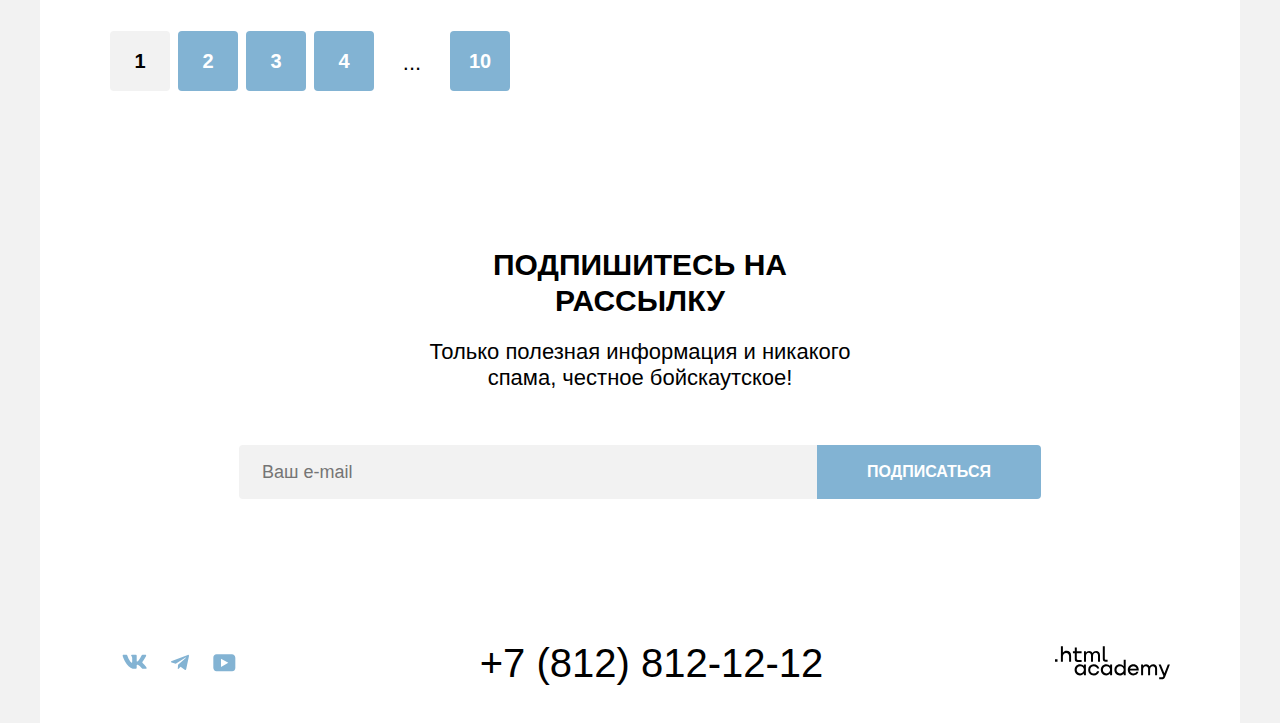
==== commit 78eeae1d: "Попапы, слайдеры, формы" ====
--- a/catalog.html
+++ b/catalog.html
@@ -29,7 +29,7 @@
             <svg class="icon__svg" xmlns="http://www.w3.org/2000/svg" width="20" height="20" viewBox="0 0  20 20"><path d="m19.5 18-3.7-3.67c1-1.3 1.7-2.98 1.7-4.87a8 8 0 0 0-8-7.96c-4.4 0-8 3.68-8 8.06a8 8 0 0 0 12.9 6.26l3.7 3.68 1.4-1.5Zm-10-2.48a6 6 0 0 1-6-5.96 6 6 0 0 1 12 0 6 6 0 0 1-6 5.96Z"/></svg>
             <span class="visually-hidden">Поиск</span>
           </a>
-          <a class="icon icon-features" href="#">
+          <a class="icon" href="#">
             <svg class="icon__svg " xmlns="http://www.w3.org/2000/svg" width="18" height="17" viewBox="0 0 18 17"><path d="M8.9 17a.9.9 0 0 1-.8-.4c-5.4-6.1-6.7-7.5-7-7.9A5.4 5.4 0 0 1 5.5 0C6.8 0 8 .5 9 1.3a5.46 5.46 0 0 1 9 4.1c0 1.3-.5 2.5-1.3 3.4l-7 7.9c-.2.2-.4.3-.8.3Zm-6-9.5c.3.4 3.5 4 6.1 6.9l6.2-7c.5-.5.7-1.2.7-2 0-1.8-1.5-3.3-3.3-3.3-1 0-2 .5-2.7 1.3-.3.3-.6.4-.9.4-.3 0-.6-.2-.8-.4-.7-.8-1.7-1.3-2.7-1.3-1.8 0-3.3 1.5-3.3 3.3-.1.9.3 1.6.7 2.1-.1 0-.1 0 0 0Z"/></svg>
 
             <span class="icon__buble">12</span>
@@ -71,17 +71,23 @@
                 <ul class="filter__list">
                   <li class="filter__item">
                     <label class="filter__control">
-                      <input class="filter__control-input" type="checkbox" name="swimming-pool" checked>Бассейн
-                    </label>
-                  </li>
-                  <li class="filter__item">
-                    <label class="filter__control">
-                      <input class="filter__control-input" type="checkbox" checked name="parking">Парковка
-                    </label>
-                  </li>
-                  <li class="filter__item">
-                    <label class="filter__control">
-                      <input class="filter__control-input" type="checkbox" name="wi-fi">Wi-Fi
+                      <input class="filter__control-input visually-hidden" type="checkbox" name="swimming-pool" checked>
+                      <span class="filter__control-mark"></span>
+                      <span class="filter__control-label">Бассейн</span>
+                    </label>
+                  </li>
+                  <li class="filter__item">
+                    <label class="filter__control">
+                      <input class="filter__control-input visually-hidden" type="checkbox" checked name="parking">
+                      <span class="filter__control-mark"></span>
+                      <span class="filter__control-label">Парковка</span>
+                    </label>
+                  </li>
+                  <li class="filter__item">
+                    <label class="filter__control">
+                      <input class="filter__control-input visually-hidden" type="checkbox" name="wi-fi">
+                      <span class="filter__control-mark"></span>
+                      <span class="filter__control-label">Wi-Fi</span>
                     </label>
                   </li>
                 </ul>
@@ -92,17 +98,23 @@
 
                   <li class="filter__item">
                     <label class="filter__control">
-                      <input class="filter__control-input" type="radio" name="type-of-placement" value="hotels" checked>Гостиница
-                    </label>
-                  </li>
-                  <li class="filter__item">
-                    <label class="filter__control">
-                      <input class="filter__control-input" name="type-of-placement" value="motel" type="radio">Мотель
-                    </label>
-                  </li>
-                  <li class="filter__item">
-                    <label class="filter__control">
-                      <input class="filter__control-input" name="type-of-placement" value="apartments" type="radio">Апартаменты
+                      <input class="filter__control-input visually-hidden" type="radio" name="type-of-placement" value="hotels" checked>
+                      <span class="filter__control-mark"></span>
+                      <span class="filter__control-label">Гостиница</span>
+                    </label>
+                  </li>
+                  <li class="filter__item">
+                    <label class="filter__control">
+                      <input class="filter__control-input visually-hidden" name="type-of-placement" value="motel" type="radio">
+                      <span class="filter__control-mark"></span>
+                      <span class="filter__control-label">Мотель</span>
+                    </label>
+                  </li>
+                  <li class="filter__item">
+                    <label class="filter__control">
+                      <input class="filter__control-input visually-hidden" name="type-of-placement" value="apartments" type="radio">
+                      <span class="filter__control-mark"></span>
+                      <span class="filter__control-label">Апартаменты</span>
                     </label>
                   </li>
                 </ul>
@@ -112,15 +124,31 @@
 
               <fieldset class="filter__group filter__price">
                 <legend class="filter__title">Стоимость, ₽</legend>
-                <label class="filter__control">От
-                  <input class="filter__control-min input-text" name="min-price" value="0" type="number">
-                </label>
-                <label class="filter__control">До
-                  <input class="filter__control-max input-text" name="max-price" value="9000" type="number">
-                </label>
-                <label class="filter__control">От
-                  <input class="filter__control-input" name="price-range" type="range">До
-                </label>
+                <div class="filter__wrapper">
+                  <label class="filter__control-value">
+                    <input class="filter__control-min input-text" name="min-price" value="0" type="number">
+                    <span class="filter__control-text">от</span>
+                  </label>
+                  <label class="filter__control-value">
+                    <input class="filter__control-max input-text" name="max-price" value="9000" type="number">
+                    <span class="filter__control-text">до</span>
+                  </label>
+                </div>
+
+
+
+                <div class="filter__range range">
+                  <div class="range__scale">
+                    <div class="range__bar" style="left: 0; width: 226px;">
+                      <button class="range__button range__button--min button" type="button">
+                      </button>
+                      <button class="range__button range__button--max button" type="button">
+                      </button>
+                    </div>
+                  </div>
+
+
+                </div>
               </fieldset>
 
               <div class="filter__buttons">
@@ -157,7 +185,7 @@
 
               <ul class="found__view view">
                 <li class="view__item">
-                  <a class="view__link" href="#" >
+                  <a class="view__link view__link-current" href="#" >
                     <span class="visually-hidden">Показать сеткой</span>
                     <svg class="view__svg" xmlns="http://www.w3.org/2000/svg" width="16" height="14" viewBox="0 0 16 14"><path fill="#000" d="M4 0H0v6h4V0ZM16 0h-4v6h4V0ZM10 0H6v6h4V0ZM4 8H0v6h4V8ZM16 8h-4v6h4V8ZM10 8H6v6h4V8Z"/></svg>
                   </a>
@@ -326,7 +354,7 @@
           <h2 class="mailing__heading main-heading">Подпишитесь на рассылку</h2>
           <p class="mailing__tagline main-tagline">Только полезная информация и никакого спама, честное бойскаутское!</p>
           <form action="https://echo.htmlacademy.ru/" method="post" class="mailing__form">
-            <input class="mailing__mail" type="text" value="" name="email" placeholder="Ваш e-mail">
+              <input class="mailing__mail" type="text" value="" name="email" placeholder="Ваш e-mail">
             <button class="mailing__button button-blue button" type="submit">Подписаться</button>
           </form>
         </section>
--- a/styles/style.css
+++ b/styles/style.css
@@ -58,11 +58,14 @@
   display: flex;
   justify-content: start;
 
+
 }
 .page-header__logo {
   width: 140px;
   height: 70px;
   margin-right: 20px;
+  margin-bottom: -11px;
+  z-index: 1;
 }
 
 .page-header__navigation {
@@ -78,6 +81,7 @@
 .page-navigation__list {
   display: flex;
   list-style: none;
+
   margin: 0;
   padding: 0;
 
@@ -102,7 +106,7 @@
 right: 16px;
 bottom: 0;
 outline: 2px solid #756257;
-z-index: 1;
+z-index: 0;
 
 }
 .user-navigation {
@@ -112,28 +116,28 @@
 }
 .icon {
   position: relative;
+
   text-decoration: none;
   padding: 22px 12px;
 }
 .icon__svg {
   display: block;
-}
-.icon:focus .icon__svg {
+  fill:#000000;
+}
+.icon:hover .icon__svg {
   fill: #68A2CA;
 }
-.icon:focus .icon__svg {
+.icon:focus-visible .icon__svg {
   outline: none;
   fill: #68A2CA;
-
-
-
-}
-.icon__svg:active {
+}
+.icon:focus-visible{
+  outline: none;
+}
+.icon:active .icon__svg {
   opacity: 0.5;
 }
-.icon-features {
-
-}
+
 .icon__buble {
   position: absolute;
   background-color: #7DB54F;
@@ -242,7 +246,7 @@
 
 .advantage__text {
   max-width: 230px;
-  padding: 102px 85px;
+  padding: 101px 85px;
 
 }
 
@@ -271,7 +275,7 @@
   right: 57px;
   bottom: 31px;
   outline: 2px solid rgba(0, 0, 0, 0.3);
-  z-index: 1;
+  z-index: 0;
 }
 .advantage__block .advantage__title::after {
   content:"";
@@ -280,7 +284,7 @@
   right: 57px;
   bottom: 31px;
   outline: 2px solid rgba(255, 255, 255, 0.3);
-  z-index: 1;
+  z-index: 0;
 }
 
 .advantage__description {
@@ -370,7 +374,7 @@
 .mailing__form {
   display: flex;
   justify-content: center;
-  position: relative;
+
 }
 .mailing__tagline {
   width: 475px;
@@ -389,33 +393,41 @@
   line-height: 24px;
   border-radius: 4px 0 0 4px;
 }
+.mailing__field {
+  position: relative;
+}
 .mailing__image{
   position: absolute;
   background: url(../images/mailing.svg) no-repeat;
   width: 20px;
   height: 20px;
   top: 16px;
-  right: 460px;
-
-}
-.mailing__mail:hover {
+  right: 17px;
+
+}
+
+
+
+
+.mailing__mail:focus {
   background-color: #E6E6E6;
-}
-
-
-
-.mailing__mail:focus {
-  background: #E6E6E6;
   border: 3px solid #83B3D3;
   outline: none;
 }
+
 
 .mailing__mail:focus:not(:placeholder-shown) {
   background-color: #F2F2F2;
   color: #000000;
   border-color: #000000;
 }
-
+.mailing__mail:empty {
+background-color: #F2F2F2;
+border-color: transparent;
+}
+.mailing__mail:hover {
+  background-color: #E6E6E6;
+}
 
 
 .mailing__button {
@@ -528,15 +540,16 @@
 }
 .breadcrumbs__icon {
   text-decoration: none;
-}
-
-}
-.breadcrumbs__link:hover .breadcrumbs__svg {
-  color: rgba(255, 255, 255, 0.6);
-}
-
-.breadcrumbs__svg:active {
-  color: rgba(255, 255, 255, 0.3);
+
+}
+
+
+.breadcrumbs__icon:hover .breadcrumbs__svg{
+  fill:  rgba(255, 255, 255, 0.6);
+}
+
+.breadcrumbs__icon:active .breadcrumbs__svg {
+  fill: rgba(255, 255, 255, 0.3);
 }
 .filter__form {
   display: flex;
@@ -550,13 +563,18 @@
   margin: 0;
 }
 .filter__control {
-  display: flex;
+  position: relative;
+  display: block;
+  padding-left: 36px;
 }
 .filter__price {
   display:flex;
   flex-wrap: wrap;
+  flex-direction: column;
   margin-left: auto;
-}
+  row-gap: 36px;
+}
+
 .filter__buttons {
   display: flex;
   flex-direction: column;
@@ -583,33 +601,130 @@
   margin-bottom: 0;
 }
 
+.filter__control-mark {
+  position: absolute;
+  top: -3px;
+  left: 0;
+  width: 20px;
+  height: 20px;
+  background-color: #ffffff;
+  border: 3px solid transparent;
+  border-radius: 4px;
+}
 .filter__control:hover {
   opacity: 0.6;
 }
-.filter__control:focus {
-  outline: none;
+.filter__control:focus{
+
   border: 3px solid #83B3D3;
 }
 .filter__control:active {
   opacity: 0.2;
 }
-.filter__control-input {
-  margin-left: 0;
-}
+
+.filter__control [type="checkbox"]:checked + .filter__control-mark::before {
+position: absolute;
+content:url(../images/check.svg);
+width: 12px;
+height: 10px;
+}
+.filter__control [type="radio"] + .filter__control-mark {
+
+  border-radius: 50%;
+}
+.filter__control [type="radio"]:checked + .filter__control-mark::before {
+  position: absolute;
+  content:"";
+  top: 4px;
+  right: 4px;
+  width: 12px;
+  height: 12px;
+  background-color: #3F5E72;
+  border-radius: 50%;
+}
+
+
+.filter__control-text {
+  position:absolute;
+  color: rgba(0, 0, 0, 0.3);
+  font-family: inherit;
+  font-size: 18px;
+  font-weight: 700;
+  right: 20px;
+  top: 13px;
+
+}
+.filter__wrapper {
+  display: flex;
+  gap: 2px;
+}
+
 .input-text {
+  display: block;
+  width: 143px;
+  box-sizing: border-box;
   background-color: #F2F2F2;
   font-weight: 700;
-
-  border: none;
-}
+  font-size: 18px;
+  line-height: 24px;
+  padding: 12px 20px;
+  padding-right: 27px;
+  border: 3px solid transparent;
+  outline: none;
+	appearance: textfield;
+}
+.input-text::-webkit-outer-spin-button,
+.input-text::-webkit-inner-spin-button,
+
 .input-text:hover {
   background-color: #E6E6E6;
 }
 .input-text:active {
   background-color:#F2F2F2;
-  border: 2px solid #000000;
-}
-
+  outline: none;
+  border: 3px solid #83B3D3;
+}
+.input-text:focus:not(:placeholder-shown) {
+  background-color: #F2F2F2;
+  color: #000000;
+  border-color: #000000;
+}
+
+
+
+.range__scale {
+  position: relative;
+  height: 4px;
+  background-color: rgba(255, 255, 255, 0.3);
+
+}
+.range__bar {
+  position: absolute;
+  height: 4px;
+  background-color: rgba(255, 255, 255, 1);
+}
+.range__button {
+  position: absolute;
+  width: 20px;
+  height: 20px;
+  border: solid 3px transparent;
+  background-color: rgba(255, 255, 255, 1);
+  cursor: pointer;
+}
+.range__button:hover,
+.range__button:focus,
+.range__button:active {
+  border-color: #83B3D3;
+}
+
+.range__button--min {
+  top: -8px;
+  left: 0;
+}.range__button--max {
+  top: -8px;
+  right: 0;
+
+}
 
 .filter__control-min {
   border-radius: 4px 0 0 4px;
@@ -618,6 +733,8 @@
   border-radius: 0 4px 4px 0;
 }
 .filter__button-reset {
+  box-sizing: border-box;
+  border: 3px solid transparent;
   background-color: rgba(255, 255, 255, 0);
   padding: 8px 50px;
 
@@ -669,8 +786,12 @@
 .found__select-control:focus {
   outline: none;
   border-color: #68A2CA;
-
-
+}
+
+.found__select-control:focus:not(:placeholder-shown) {
+  background-color: #F2F2F2;
+  color: #000000;
+  border-color: #000000;
 }
 .found__select-control:active {
   border-color: #3F5E72;
@@ -688,6 +809,10 @@
   padding: 17px 16px;
   border: 2px solid #E5E5E5;
   border-radius: 4px;
+}
+.view__link-current {
+  border: 2px solid #000000;
+
 }
 .view__item {
   margin-right: 8px;
@@ -932,3 +1057,45 @@
   fill: rgba(117, 97, 87, 0.3);
 
 }
+.modal {
+  position: fixed;
+  top: 0;
+  left: 0;
+  display: flex;
+  width: 100%;
+  height: 100%;
+  background-color: rgba(242, 242, 242, 0.8);
+}
+.modal__content {
+  padding: 64px 70px;
+  position: relative;
+  margin: auto;
+  width: 717px;
+  min-height: 576px;
+  background-color: #FFFFFF;
+  border-radius: 30px;
+  box-shadow: 0 25px 50px rgba(0, 0, 0, 0.15);
+
+}
+
+.modal__close {
+  position: absolute;
+  top: 64px;
+  right: 52px;
+
+  padding: 19px;
+  border-radius: 50%;
+  background: url(../images/close.svg) no-repeat center;
+  width: 15px;
+  height: 15px;
+  background-color:  #F2F2F2;
+}
+.modal__title {
+  text-align: left;
+  margin-bottom: 64px;
+}
+.modal__form {
+  display: grid;
+  grid-template-columns: repeat(5, auto);
+  grid-template-rows: repeat(8, auto);
+}
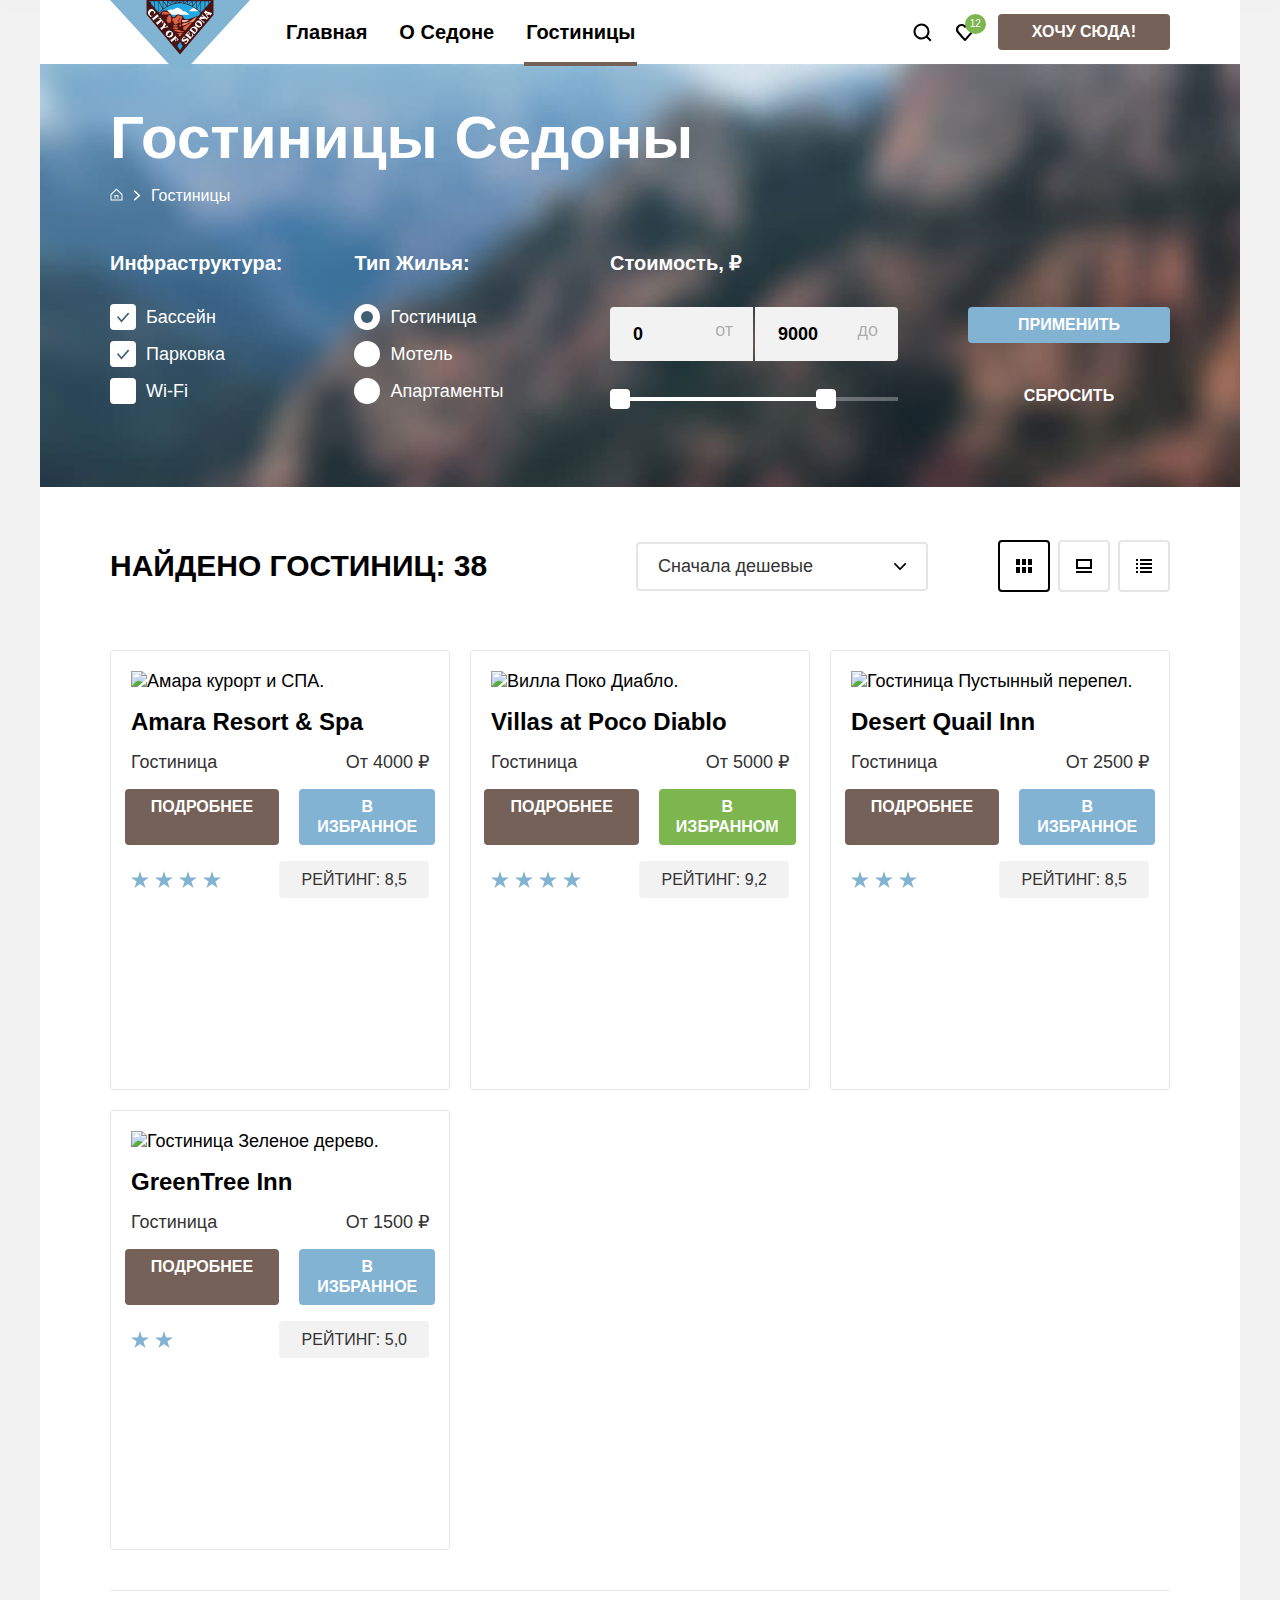
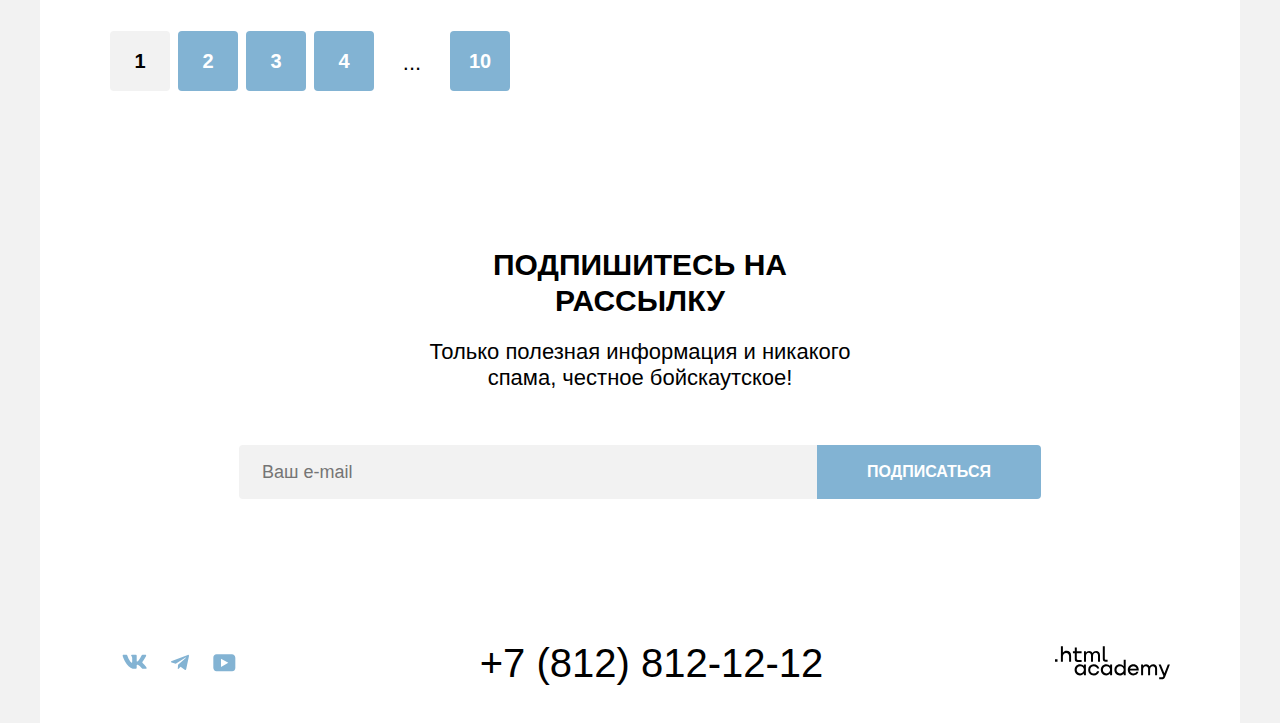
==== commit c3019e5f: "Модальное окно" ====
--- a/catalog.html
+++ b/catalog.html
@@ -9,7 +9,7 @@
     <div class="container">
     <header class="page-header wrapper">
       <a href="index.html" class="page-header__logo">
-        <img src="images/logo.svg" height="70" width="140" alt="Логотип Седона">
+        <img src="images/logo.svg" height="70" width="140" alt="Логотип Седона.">
       </a>
       <nav class="page-header__navigation page-navigation">
         <ul class="page-navigation__list">
@@ -171,7 +171,7 @@
                 <span>38</span>
               </p>
               <div class="found__select">
-                <select class="found__select-control" aria-label="Сортировка">
+                <select class="found__select-control" aria-label="Сортировка.">
                   <option value="cheap">
                     Сначала дешевые
                   </option>
@@ -211,7 +211,7 @@
               <li class="catalog__item">
                 <article class="catalog__item-cart">
                   <a class="catalog__cart-link" href="#">
-                    <img class="catalog__item-image" src="images/catalog/catalog-1.jpg" width="300" height="212" alt="Амара курорт и СПА">
+                    <img class="catalog__item-image" src="images/catalog/catalog-1.jpg" width="300" height="212" alt="Амара курорт и СПА.">
 
                     <h3 class="catalog__item-title">Amara Resort & Spa</h3>
                   </a>
@@ -243,7 +243,7 @@
               <li class="catalog__item">
                 <article class="catalog__item-cart">
                   <a class="catalog__cart-link" href="#">
-                    <img src="images/catalog/catalog-2.jpg" width="300" height="212" alt="Вилла Поко Диабло" class="catalog__item-image">
+                    <img src="images/catalog/catalog-2.jpg" width="300" height="212" alt="Вилла Поко Диабло." class="catalog__item-image">
                     <h3 class="catalog__item-title">Villas at Poco Diablo</h3>
                   </a>
                   <div class="catalog__price">
@@ -270,7 +270,7 @@
               <li class="catalog__item">
                 <article class="catalog__item-cart">
                   <a class="catalog__cart-link" href="#">
-                    <img src="images/catalog/catalog-3.jpg" width="300" height="212" alt="Гостиница Пустынный перепел" class="catalog__item-image">
+                    <img src="images/catalog/catalog-3.jpg" width="300" height="212" alt="Гостиница Пустынный перепел." class="catalog__item-image">
                     <h3 class="catalog__item-title">Desert Quail Inn</h3>
                   </a>
 
@@ -299,7 +299,7 @@
               <li class="catalog__item">
                 <article class="catalog__item-cart">
                   <a class="catalog__cart-link" href="#">
-                    <img src="images/catalog/catalog-4.jpg" width="300" height="212" alt="Гостиница Зеленое дерево" class="catalog__item-image">
+                    <img src="images/catalog/catalog-4.jpg" width="300" height="212" alt="Гостиница Зеленое дерево." class="catalog__item-image">
                     <h3 class="catalog__item-title">GreenTree Inn</h3>
                   </a>
 
@@ -338,7 +338,7 @@
             <li class="paganation__item">
               <a href="#" class="paganation__link">4</a>
             </li>
-            <li class=" paganation__item" aria-label="Показать еще">
+            <li class=" paganation__item" aria-label="Показать еще.">
               <a href="#" class="paganation__link paganation__link--transporent">...</a>
             </li>
             <li class="paganation__item">
@@ -385,9 +385,9 @@
           </li>
         </ul>
       </div>
-        <a  class="page-footer__phone" href="tel:+78128121212" aria-label="Наш телефон">+7 (812) 812-12-12</a>
-
-        <a href="https://htmlacademy.ru/" class="page-footer__developer" aria-label="Сайт разработчика сайта">
+        <a  class="page-footer__phone" href="tel:+78128121212" aria-label="Наш телефон.">+7 (812) 812-12-12</a>
+
+        <a href="https://htmlacademy.ru/" class="page-footer__developer" aria-label="Сайт разработчика сайта.">
           <svg class="icon-developer" xmlns="http://www.w3.org/2000/svg" width="115" height="34" viewBox="0 0 115 34"><path d="M0 13.26v2.6h2.5v-2.6H0ZM11.6 4.86c-1.6 0-2.8.7-3.6 1.7h-.1V.36h-2v15.5h2v-5.3c0-2.1 1.3-3.6 3.3-3.6 1.8 0 2.9 1.4 2.9 3.2v5.7h2v-6.1c.1-3-1.8-4.9-4.5-4.9ZM26.6 5.16h-4.8v-3.7h-2v3.8h-1.9v2h1.9v6c0 1.7 1 2.7 2.7 2.7h4.1v-2h-3.7c-.7 0-1.1-.4-1.1-1.1v-5.7h4.8v-2ZM41.1 4.96c-1.6 0-2.9.8-3.5 2.1h-.1c-.6-1.2-1.8-2.1-3.4-2.1-1.4 0-2.5.8-3.1 1.8h-.1v-1.6H29v10.6h2v-5.4c0-2 1-3.5 2.6-3.5 1.5 0 2.4 1 2.4 2.6v6.3h2v-5.6c0-2.4 1.4-3.3 2.6-3.3 1.5 0 2.4 1 2.4 2.6v6.3h2v-6.5c.1-2.5-1.4-4.3-3.9-4.3ZM47.8 13.06c0 1.7 1 2.7 2.8 2.7h2v-2h-1.7c-.7 0-1.1-.4-1.1-1.1V.36h-2v12.7ZM28.9 20.06c-.9-1.1-2.2-1.8-3.9-1.8-3.1 0-5.4 2.3-5.4 5.6s2.3 5.6 5.4 5.6c1.8 0 3-.8 3.8-1.9h.1v1.6h2v-10.6h-2v1.5Zm-3.6 7.4c-2.2 0-3.6-1.6-3.6-3.6s1.4-3.6 3.6-3.6 3.6 1.6 3.6 3.6c0 1.9-1.4 3.6-3.6 3.6ZM44.2 22.36c-.5-2.4-2.6-4.1-5.4-4.1a5.4 5.4 0 0 0-5.6 5.6c0 3.1 2.2 5.6 5.6 5.6 2.8 0 4.9-1.8 5.4-4.2h-2.1a3.4 3.4 0 0 1-3.3 2.3c-2.2 0-3.6-1.6-3.6-3.6s1.4-3.6 3.6-3.6c1.6 0 2.8 1 3.3 2.2h2.1v-.2ZM55.1 20.06c-.9-1.1-2.2-1.8-3.9-1.8-3.1 0-5.4 2.3-5.4 5.6s2.3 5.6 5.4 5.6c1.8 0 3-.8 3.8-1.9h.1v1.6h2v-10.6h-2v1.5Zm-3.6 7.4c-2.2 0-3.6-1.6-3.6-3.6s1.4-3.6 3.6-3.6 3.6 1.6 3.6 3.6c0 1.9-1.5 3.6-3.6 3.6ZM68.7 20.16c-.9-1.1-2.2-1.9-3.9-1.9-3.1 0-5.4 2.3-5.4 5.6s2.2 5.6 5.4 5.6c1.7 0 3-.8 3.8-1.8h.1v1.5h2v-15.4h-2v6.4Zm-3.6 7.3c-2.2 0-3.6-1.6-3.6-3.6s1.4-3.6 3.6-3.6 3.6 1.6 3.6 3.6c-.1 2-1.5 3.6-3.6 3.6ZM78.3 18.26c-3.3 0-5.5 2.5-5.5 5.6 0 3 2.1 5.6 5.5 5.6 2.5 0 4.5-1.3 5.2-3.6h-2.1c-.5 1-1.6 1.6-3 1.6-1.9 0-3.3-1.3-3.4-2.9h8.8c.2-3.6-2-6.3-5.5-6.3Zm0 1.9c1.7 0 3 1 3.3 2.6h-6.5c.3-1.5 1.5-2.6 3.2-2.6ZM98.2 18.26c-1.6 0-2.9.8-3.6 2h-.1c-.6-1.2-1.8-2-3.4-2-1.4 0-2.5.7-3.1 1.8v-1.5h-1.9v10.6h2v-5.4c0-2 1-3.4 2.6-3.5 1.5 0 2.4 1 2.4 2.6v6.3h2v-5.6c0-2.4 1.4-3.3 2.6-3.3 1.5 0 2.4 1 2.4 2.6v6.3h2v-6.5c.1-2.6-1.4-4.4-3.9-4.4ZM109.4 27.36l-3.6-8.9h-2.2l4.8 11.6c-.3.9-.7 1.2-1.7 1.2h-2.5v2h2.5c1.8 0 2.8-.8 3.5-2.6l4.7-12.2h-2.1l-3.4 8.9Z"/></svg>
         </a>
     </footer>
--- a/styles/style.css
+++ b/styles/style.css
@@ -409,11 +409,6 @@
 
 
 
-.mailing__mail:focus {
-  background-color: #E6E6E6;
-  border: 3px solid #83B3D3;
-  outline: none;
-}
 
 
 .mailing__mail:focus:not(:placeholder-shown) {
@@ -427,6 +422,12 @@
 }
 .mailing__mail:hover {
   background-color: #E6E6E6;
+}
+
+.mailing__mail:focus {
+  background-color: #E6E6E6;
+  border: 3px solid #83B3D3;
+  outline: none;
 }
 
 
@@ -642,14 +643,20 @@
   background-color: #3F5E72;
   border-radius: 50%;
 }
+.filter__control-input:focus + .filter__control-mark {
+  border: 3px solid #83B3D3;
+}
+.filter__control-value {
+  position: relative;
+}
 
 
 .filter__control-text {
   position:absolute;
   color: rgba(0, 0, 0, 0.3);
-  font-family: inherit;
+  font-family: "PT Sans", sans-serif;
   font-size: 18px;
-  font-weight: 700;
+
   right: 20px;
   top: 13px;
 
@@ -674,7 +681,9 @@
 	appearance: textfield;
 }
 .input-text::-webkit-outer-spin-button,
-.input-text::-webkit-inner-spin-button,
+.input-text::-webkit-inner-spin-button {
+  appearance: none;
+}
 
 .input-text:hover {
   background-color: #E6E6E6;
@@ -714,6 +723,7 @@
 .range__button:hover,
 .range__button:focus,
 .range__button:active {
+  outline: none;
   border-color: #83B3D3;
 }
 
@@ -780,6 +790,8 @@
 
 
 }
+
+
 .found__select-control:hover {
   border-color: #68A2CA;
   }
@@ -988,7 +1000,9 @@
   color: rgba(255, 255, 255, 0.3);
 }
 
-.paganation__link--current {
+.paganation__link--current,
+.paganation__link--current:focus,
+.paganation__link--current:hover {
   background-color: #F2F2F2;
   color: #000000;
 }
@@ -1090,12 +1104,19 @@
   height: 15px;
   background-color:  #F2F2F2;
 }
-.modal__title {
+.modal__heading {
   text-align: left;
   margin-bottom: 64px;
 }
 .modal__form {
   display: grid;
-  grid-template-columns: repeat(5, auto);
-  grid-template-rows: repeat(8, auto);
-}
+  grid-template-columns: repeat(2, 1fr);
+  row-gap: 48px;
+  column-gap: 88px;
+}
+.modal__group--full {
+  grid-column: 1 / -1 ;
+  display: flex;
+  align-items: center;
+
+}
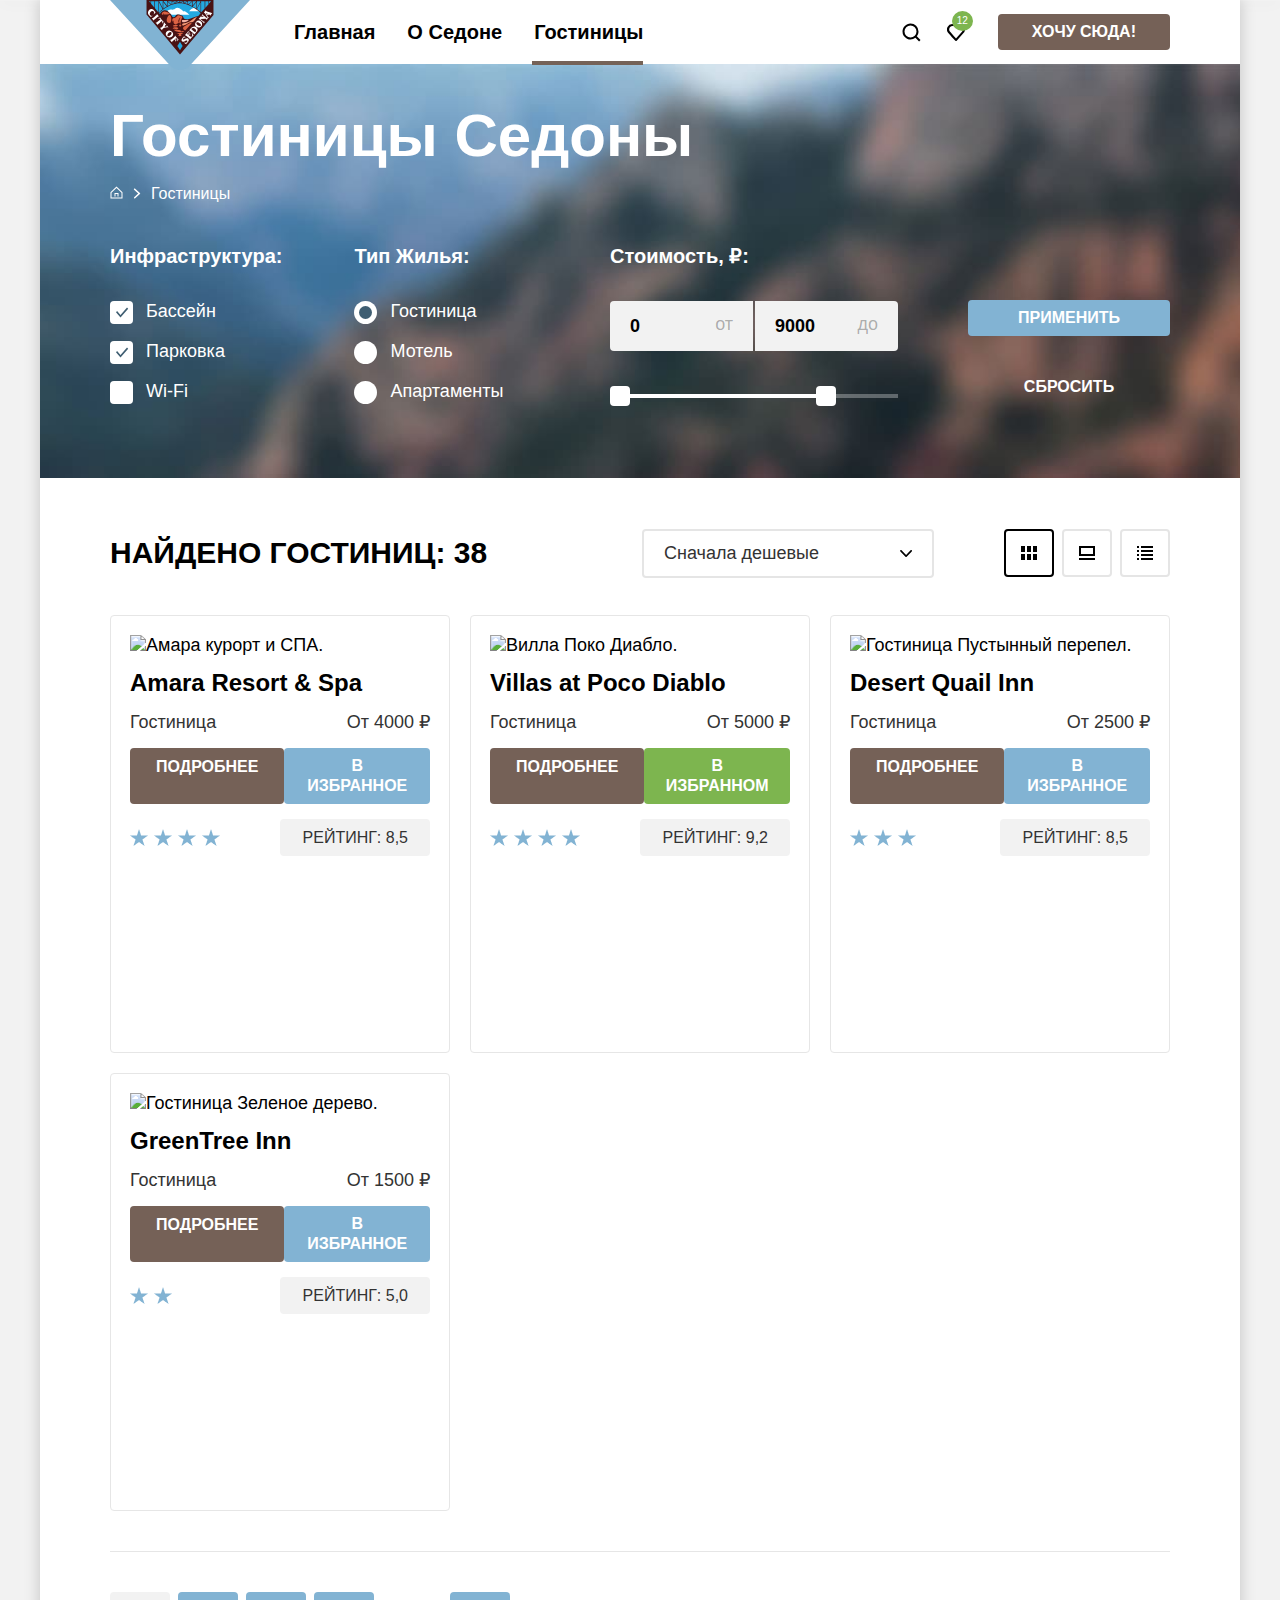
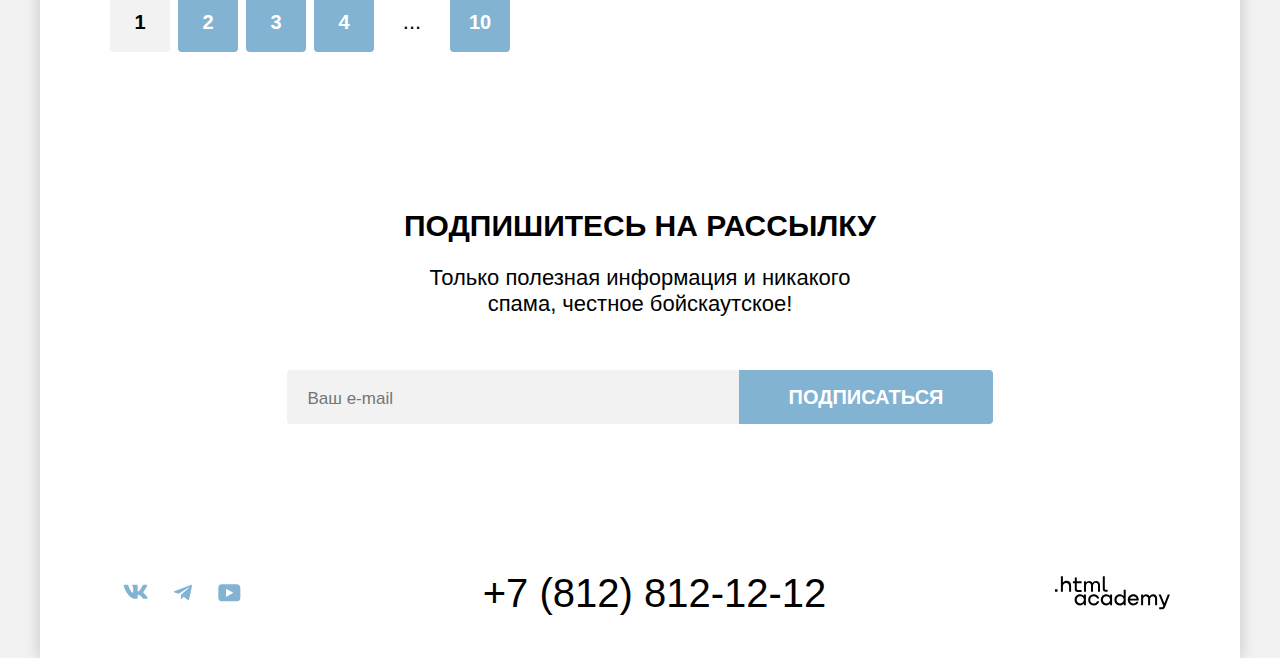
==== commit ed3b8a11: "На проверку" ====
--- a/catalog.html
+++ b/catalog.html
@@ -4,6 +4,7 @@
     <meta charset="utf-8">
     <title>Каталог</title>
     <link rel="stylesheet" href="styles/style.css">
+    <link rel="icon" href="favicon.ico">
   </head>
   <body>
     <div class="container">
@@ -123,14 +124,14 @@
 
 
               <fieldset class="filter__group filter__price">
-                <legend class="filter__title">Стоимость, ₽</legend>
+                <legend class="filter__title">Стоимость, ₽:</legend>
                 <div class="filter__wrapper">
                   <label class="filter__control-value">
-                    <input class="filter__control-min input-text" name="min-price" value="0" type="number">
+                    <input class="filter__control-min input-text" name="min-price" placeholder="" value="0" type="number">
                     <span class="filter__control-text">от</span>
                   </label>
                   <label class="filter__control-value">
-                    <input class="filter__control-max input-text" name="max-price" value="9000" type="number">
+                    <input class="filter__control-max input-text" name="max-price" placeholder=""  value="9000" type="number">
                     <span class="filter__control-text">до</span>
                   </label>
                 </div>
@@ -166,7 +167,7 @@
           <h2 class="visually-hidden">Результаты поиска</h2>
           <div class="catalog__wrapper wrapper">
             <div class="catalog__results">
-              <p class="catalog__title main-heading">
+              <p class="catalog__title">
                 <span>Найдено гостиниц:</span>
                 <span>38</span>
               </p>
@@ -178,7 +179,7 @@
                   <option value="expensive">
                     Сначала дорогие
                   </option>
-                <option value="popular">Сначала популярные</option>
+                  <option value="popular">Сначала популярные</option>
                 </select>
               </div>
 
@@ -222,7 +223,7 @@
                   </div>
 
                   <div class="catalog__buttons">
-                    <a href="#" class="catalog__item-detailed catalog__item-button button-brown button">Подробнее</a>
+                    <a href="#" class="catalog__item-button button-brown button">Подробнее</a>
                     <button class="catalog__item-favorite catalog__item-button button-blue button">В избранное</button>
                   </div>
 
@@ -338,7 +339,7 @@
             <li class="paganation__item">
               <a href="#" class="paganation__link">4</a>
             </li>
-            <li class=" paganation__item" aria-label="Показать еще.">
+            <li class=" paganation__item" aria-label="Показать еще">
               <a href="#" class="paganation__link paganation__link--transporent">...</a>
             </li>
             <li class="paganation__item">
@@ -354,7 +355,10 @@
           <h2 class="mailing__heading main-heading">Подпишитесь на рассылку</h2>
           <p class="mailing__tagline main-tagline">Только полезная информация и никакого спама, честное бойскаутское!</p>
           <form action="https://echo.htmlacademy.ru/" method="post" class="mailing__form">
-              <input class="mailing__mail" type="text" value="" name="email" placeholder="Ваш e-mail">
+            <label for="mail" class="visually-hidden">
+              Ваша электоронная почта
+            </label>
+              <input class="mailing__mail" id="mail" type="text" value="" name="email" placeholder="Ваш e-mail">
             <button class="mailing__button button-blue button" type="submit">Подписаться</button>
           </form>
         </section>
--- a/styles/style.css
+++ b/styles/style.css
@@ -21,11 +21,13 @@
   height: 1px;
 
   font-family: "PT Sans", sans-serif;
+  font-style: normal;
   font-size: 18px;
   line-height: 21px;
   font-weight: 400;
   color: #000000;
   background-color: #F2F2F2;
+
   box-shadow: 0 0 15px rgba(0, 0, 0, 0.2);
 
 }
@@ -36,6 +38,8 @@
   width: 1200px;
   margin: 0 auto;
   background-color: #ffffff;
+
+  box-shadow: 0 0 15px rgba(0, 0, 0, 0.2);
 
 }
 .wrapper {
@@ -63,7 +67,7 @@
 .page-header__logo {
   width: 140px;
   height: 70px;
-  margin-right: 20px;
+  margin-right: 28px;
   margin-bottom: -11px;
   z-index: 1;
 }
@@ -72,6 +76,7 @@
   display: flex;
   justify-content: space-between;
   align-items: center;
+  flex-wrap: wrap;
   flex-grow: 1;
 
 }
@@ -86,11 +91,10 @@
   padding: 0;
 
 }
-.page-navigation__item {
+
+.page-navigation__link {
   padding: 20px 16px;
   position: relative;
-}
-.page-navigation__link {
   font-size: 20px;
   line-height: 24px;
   font-weight: 700;
@@ -103,7 +107,7 @@
   position: absolute;
 content: "";
 left: 16px;
-right: 16px;
+right: 18px;
 bottom: 0;
 outline: 2px solid #756257;
 z-index: 0;
@@ -112,13 +116,14 @@
 .user-navigation {
   display: flex;
   align-items: center;
+  flex-wrap: wrap;
 
 }
 .icon {
   position: relative;
 
   text-decoration: none;
-  padding: 22px 12px;
+  padding: 22px 13px;
 }
 .icon__svg {
   display: block;
@@ -147,22 +152,22 @@
   font-weight: 400;
   font-size: 10px;
   line-height: 10px;
-  top: 20%;
-  left: 50%;
+  top: 15%;
+  left: 41%;
 }
 .user-navigation__button {
-  margin-left: 12px;
+  margin-left: 20px;
+
 }
 .main-index__hero {
   background-color: #82B3D3;
   background: url(../images/background.svg) no-repeat bottom,
-
-url(../images/index-background.jpg) no-repeat top;
+  url(../images/index-background.jpg) no-repeat top;
 
 background-size: 100% auto;
 text-align: center;
-padding-top: 50px;
-padding-bottom: 80px;
+padding-top: 51px;
+padding-bottom: 76px
 
 }
 .main-container {
@@ -174,7 +179,6 @@
   text-transform: uppercase;
   color:#ffffff;
   display: inline-block;
-
   font-weight: 700;
   font-size: 16px;
   line-height: 20px;
@@ -182,6 +186,11 @@
   cursor: pointer;
   border-radius: 4px;
 }
+.button:disabled,
+.button:hover:disabled {
+  background-color: #E5E5E5;
+  cursor:default;
+}
 .button-brown {
 
   background-color: #756157;
@@ -200,9 +209,187 @@
   background-color: #756157;
 
 }
-.main-heading {
+
+
+.advantages {
+  text-align: center;
+  padding-top: 70px;
+}
+.advantages__heading {
   display: inline-block;
-  width: 515px;
+  max-width: 640px;
+  font-weight: 700;
+  font-size: 30px;
+  line-height: 36px;
+  text-transform: uppercase;
+  text-align: center;
+  margin-top: 0;
+  margin-bottom: 26px;
+}
+
+.advantages__tagline {
+  margin-top: 0;
+  margin-bottom: 90px;
+  font-size: 22px;
+  line-height: 26px;
+  max-width: 700px;
+  display: inline-block;
+
+}
+
+.advantages__list {
+  display: flex;
+  flex-wrap: wrap;
+  list-style: none;
+  margin: 0;
+  padding: 0;
+
+
+}
+.advantages__item {
+  background-color:rgba(131, 179, 211, 0.12);
+  color: #333333;
+}
+
+
+
+.advantages__block {
+  background-color: #82B3D3;
+  color:#ffffff;
+}
+
+.advantages__text {
+  max-width: 232px;
+  padding: 113px 84px;
+}
+
+.advantages__block .advantages__text {
+  padding: 102px 85px 89px;
+}
+
+.advantages__item-image {
+  display: flex;
+}
+
+.advantages__item:nth-child(3n+3) {
+ background-color: rgba(131, 179, 211, 0.2);
+}
+.advantages__title {
+  position: relative;
+  display: block;
+  margin: 0 auto;
+  padding-bottom: 62px;
+  max-width: 175px;
+  font-weight: 700;
+  font-size: 24px;
+  line-height: 28px;
+  text-transform: uppercase;
+}
+.advantages__title::after {
+  content:"";
+  position: absolute;
+  left: 58px;
+  right: 58px;
+  bottom: 32px;
+  outline: 2px solid rgba(0, 0, 0, 0.3);
+  z-index: 0;
+}
+.advantages__block .advantages__title::after {
+  content:"";
+  position: absolute;
+  left: 58px;
+  right: 58px;
+  bottom: 32px;
+  outline: 2px solid rgba(255, 255, 255, 0.3);
+  z-index: 0;
+}
+
+.advantages__description {
+  margin: 0;
+}
+.services {
+  text-align: center;
+  padding-top: 64px;
+
+}
+.services__heading {
+  display: inline-block;
+  width: 640px;
+  font-weight: 700;
+  font-size: 30px;
+  line-height: 36px;
+  text-transform: uppercase;
+  text-align: center;
+  margin-top: 0;
+  margin-bottom: 21px;
+}
+
+.services__tagline {
+  margin-top: 0;
+  margin-bottom: 64px;
+  font-size: 22px;
+  line-height: 26px;
+}
+.services__item {
+  background-color: rgba(131, 179, 211, 0.12);
+  padding: 77px 80px 63px;
+  width: 400px;
+}
+.services__item:nth-child(3n+2) {
+  background-color: #ffffff;
+}
+
+
+
+.services__title {
+
+  font-weight: 700;
+  font-size: 24px;
+  line-height: 28px;
+  text-transform: uppercase;
+  margin-top: 25px;
+  margin-bottom: 30px;
+
+}
+.services__description {
+  color: #333333;
+}
+.services__list {
+  margin: 0;
+  padding: 0;
+  list-style: none;
+  display: flex;
+}
+
+
+.image-housing {
+  display: inline-block;
+  background-image: url(../images/home.svg);
+  background-repeat: no-repeat;
+  background-position: left 13px top 2px;
+  width: 100px;
+  height: 76px;
+}
+.image-eat {
+  display: inline-block;
+  background-image: url(../images/food.svg);
+  background-repeat:no-repeat;
+  background-position: left 12px top 4px;
+  width: 98px;
+  height: 76px;
+}
+
+.image-souvenirs {
+  display: inline-block;
+  background-image: url(../images/souvenirs.svg);
+  background-repeat: no-repeat;
+  width: 64px;
+  height: 76px;
+}
+
+.search__heading {
+  display: inline-block;
+  max-width: 640px;
   font-weight: 700;
   font-size: 30px;
   line-height: 36px;
@@ -210,143 +397,15 @@
   text-align: center;
   margin-top: 0;
   margin-bottom: 20px;
-
-
-}
-.main-tagline {
+}
+
+.search__tagline {
   margin-top: 0;
-  margin-bottom: 69px;
+  margin-bottom: 64px;
   font-size: 22px;
   line-height: 26px;
 }
-.advantage {
-  text-align: center;
-  padding-top: 70px;
-}
-.advantage__list {
-  display: flex;
-  flex-wrap: wrap;
-  list-style: none;
-  margin: 0;
-  padding: 0;
-
-
-}
-.advantage__item {
-  background-color:rgba(131, 179, 211, 0.12);
-  color: #333333;
-}
-
-
-
-.advantage__block {
-  background-color: #82B3D3;
-  color:#ffffff;
-}
-
-.advantage__text {
-  max-width: 230px;
-  padding: 101px 85px;
-
-}
-
-.advantage__item-image {
-  display: flex;
-}
-
-.advantage__item:nth-child(3n+3) {
- background-color: rgba(131, 179, 211, 0.2);
-}
-.advantage__title {
-  position: relative;
-  display: block;
-  margin: 0 auto;
-  padding-bottom: 62px;
-  max-width: 175px;
-  font-weight: 700;
-  font-size: 24px;
-  line-height: 28px;
-  text-transform: uppercase;
-}
-.advantage__title::after {
-  content:"";
-  position: absolute;
-  left: 57px;
-  right: 57px;
-  bottom: 31px;
-  outline: 2px solid rgba(0, 0, 0, 0.3);
-  z-index: 0;
-}
-.advantage__block .advantage__title::after {
-  content:"";
-  position: absolute;
-  left: 57px;
-  right: 57px;
-  bottom: 31px;
-  outline: 2px solid rgba(255, 255, 255, 0.3);
-  z-index: 0;
-}
-
-.advantage__description {
-  margin: 0;
-}
-.services {
-  text-align: center;
-  padding-top: 64px;
-
-}
-.services__item {
-  background-color: rgba(131, 179, 211, 0.12);
-  padding: 81px 85px;
-}
-.services__item:nth-child(3n+2) {
-  background-color: #ffffff;
-}
-
-.services__image {
-  margin-bottom: 30px;
-}
-
-.services__title {
-  font-weight: 700;
-  font-size: 24px;
-  line-height: 28px;
-  text-transform: uppercase;
-  margin-top: 0;
-  margin-bottom: 30px;
-
-}
-.services__description {
-  color: #333333;
-}
-.services__list {
-  margin: 0;
-  padding: 0;
-  list-style: none;
-  display: flex;
-}
-
-.image-housing {
-  display: inline-block;
-  background-image: url(../images/home.svg);
-  background-repeat: no-repeat;
-  width: 75px;
-  height: 72px;
-}
-.image-eat {
-  display: inline-block;
-  background-image: url(../images/food.svg);
-  background-repeat:no-repeat;
-  width: 74px;
-  height: 70px;
-}
-.image-souvenirs {
-  display: inline-block;
-  background-image: url(../images/souvenirs.svg);
-  background-repeat: no-repeat;
-  width: 64px;
-  height: 76px;
-}
+
 .main-index__search {
   text-align: center;
   padding-top: 96px;
@@ -355,19 +414,21 @@
 .search__tagline {
   width: 592px;
   margin: 0 auto;
-  margin-bottom: 62px;
+  margin-bottom: 55px;
 }
 
 .search__button {
-  padding: 8px 50px;
+  padding: 15px 51px;
+  font-size: 20px;
+
 }
 .main-index__mailing {
-  padding-top: 96px;
+  padding-top: 97px;
   padding-bottom: 104px;
   background-color: #68A2CA;
   background-image: url(../images/Subscribe.jpg);
   background-repeat: no-repeat;
-  background-size: 100% auto;
+  background-size: cover;
   color:#ffffff;
   text-align: center;
 }
@@ -376,20 +437,34 @@
   justify-content: center;
 
 }
+.mailing__heading {
+  display: inline-block;
+  width: 640px;
+  font-weight: 700;
+  font-size: 30px;
+  line-height: 36px;
+  text-transform: uppercase;
+  text-align: center;
+  margin-top: 0;
+  margin-bottom: 21px;
+}
+
 .mailing__tagline {
-  width: 475px;
+  width: 470px;
   margin: 0 auto;
-  margin-bottom: 54px;
+  margin-bottom: 53px;
+  font-size: 22px;
+  line-height: 26px;
 }
 .mailing__mail {
 
-  width: 452px;
+  width: 328px;
   display: flex;
   align-items: center;
-  padding: 12px 20px;
+  padding: 14px 18px 10px;
   padding-right: 100px;
   border: solid 3px transparent;
-  font-size: 18px;
+  font-size: 17px;
   line-height: 24px;
   border-radius: 4px 0 0 4px;
 }
@@ -405,12 +480,6 @@
   right: 17px;
 
 }
-
-
-
-
-
-
 .mailing__mail:focus:not(:placeholder-shown) {
   background-color: #F2F2F2;
   color: #000000;
@@ -430,17 +499,16 @@
   outline: none;
 }
 
-
 .mailing__button {
   border-radius: 0 4px 4px 0;
-}
+  font-size: 20px;
+}
+
 .button-blue {
   padding: 8px 50px;
-
   background-color: #82B3D3;
-
-
-}
+}
+
 .button-blue:hover {
   background-color: #68A2CA;
 }
@@ -457,21 +525,21 @@
   display: flex;
   justify-content: space-between;
   align-items: center;
-  min-height: 120px;
+  min-height: 130px;
 }
 .socials__list {
   list-style: none;
   display: flex;
   margin: 0;
   padding: 0;
-
-}
+}
+
 .socials__link {
-  padding: 12px;
-}
+  padding: 13px;
+}
+
 .socials__icon {
   text-decoration: none;
-
 }
 
 
@@ -483,7 +551,7 @@
   color:#000000;
 }
 .catalog__wrapper {
-  padding-top: 35px;
+  padding-top: 33px;
 }
 
 .catalog__heading {
@@ -524,7 +592,11 @@
   display: flex;
 }
 .breadcrumbs__item:not(:last-child):after {
-  content: url(../images/breadcrumbs.svg);
+  content: "";
+  background: url(../images/breadcrumbs.svg) no-repeat;
+  width: 8px;
+  height: 20px;
+  fill: #ffffff;
   margin-left: 10px;
 
 
@@ -573,19 +645,19 @@
   flex-wrap: wrap;
   flex-direction: column;
   margin-left: auto;
-  row-gap: 36px;
+  row-gap: 43px;
 }
 
 .filter__buttons {
   display: flex;
   flex-direction: column;
   margin-top: 56px;
-  row-gap: 32px;
+  row-gap: 30px;
 }
 
 .filter__title {
   padding-left: 0;
-  margin-bottom: 32px;
+  margin-bottom: 33px;
   font-weight: 700;
   font-size: 20px;
   line-height: 24px;
@@ -596,7 +668,7 @@
   margin: 0;
 }
 .filter__item {
-  margin-bottom: 16px;
+  margin-bottom: 19px;
 }
 .filter__item:nth-last-child(1) {
   margin-bottom: 0;
@@ -604,10 +676,10 @@
 
 .filter__control-mark {
   position: absolute;
-  top: -3px;
+  top: 0;
   left: 0;
-  width: 20px;
-  height: 20px;
+  width: 17px;
+  height: 17px;
   background-color: #ffffff;
   border: 3px solid transparent;
   border-radius: 4px;
@@ -625,21 +697,25 @@
 
 .filter__control [type="checkbox"]:checked + .filter__control-mark::before {
 position: absolute;
-content:url(../images/check.svg);
-width: 12px;
-height: 10px;
+content:"";
+background: url(../images/check.svg) no-repeat;
+top: -2px;
+left: -1px;
+
+fill: #000000;
+width: 20px;
+height: 20px;
 }
 .filter__control [type="radio"] + .filter__control-mark {
-
   border-radius: 50%;
 }
 .filter__control [type="radio"]:checked + .filter__control-mark::before {
   position: absolute;
   content:"";
-  top: 4px;
-  right: 4px;
-  width: 12px;
-  height: 12px;
+  top: 2px;
+  left: 2px;
+  width: 13px;
+  height: 13px;
   background-color: #3F5E72;
   border-radius: 50%;
 }
@@ -666,6 +742,11 @@
   gap: 2px;
 }
 
+.input-text::-webkit-outer-spin-button,
+.input-text::-webkit-inner-spin-button {
+  appearance: none;
+}
+
 .input-text {
   display: block;
   width: 143px;
@@ -674,33 +755,31 @@
   font-weight: 700;
   font-size: 18px;
   line-height: 24px;
-  padding: 12px 20px;
+  padding: 10px 17px;
   padding-right: 27px;
   border: 3px solid transparent;
   outline: none;
 	appearance: textfield;
 }
-.input-text::-webkit-outer-spin-button,
-.input-text::-webkit-inner-spin-button {
-  appearance: none;
-}
+
 
 .input-text:hover {
   background-color: #E6E6E6;
 }
-.input-text:active {
-  background-color:#F2F2F2;
-  outline: none;
-  border: 3px solid #83B3D3;
-}
+
+
+
+
 .input-text:focus:not(:placeholder-shown) {
   background-color: #F2F2F2;
   color: #000000;
   border-color: #000000;
 }
-
-
-
+.input-text:focus {
+
+  outline: none;
+  border: 3px solid #83B3D3;
+}
 .range__scale {
   position: relative;
   height: 4px;
@@ -759,13 +838,28 @@
 }
 .filter__button-reset:active {
   color: rgba(255, 255, 255, 0.3);
-}
+  border: 3px solid transparent;
+}
+.filter__button-reset:disabled,
+.filter__button-reset:hover:disabled {
+  color: rgba(255, 255, 255, 0.1);
+  background-color: transparent;
+  cursor:default;
+
+}
+
 .catalog__results {
   display: flex;
   justify-content: space-between;
   align-items: center;
-  margin-bottom: 40px;
-
+  margin-bottom: 20px;
+}
+.catalog__title {
+  font-weight: 700;
+  font-size: 30px;
+  line-height: 36px;
+  text-transform: uppercase;
+  margin: 0;
 }
 .found__select {
   display: flex;
@@ -795,18 +889,26 @@
 .found__select-control:hover {
   border-color: #68A2CA;
   }
-.found__select-control:focus {
-  outline: none;
-  border-color: #68A2CA;
-}
+
 
 .found__select-control:focus:not(:placeholder-shown) {
   background-color: #F2F2F2;
   color: #000000;
-  border-color: #000000;
-}
-.found__select-control:active {
+
   border-color: #3F5E72;
+}
+
+.found__select-control:focus {
+  outline: none;
+  border-color: #68A2CA;
+}
+.found__select-control:disabled,
+.found__select-control:hover:disabled {
+  cursor:default;
+  color:#000000;
+  border-color:#000000;
+  opacity: 0.3;
+
 }
 
 .found__view {
@@ -818,7 +920,7 @@
 .view__link {
   display: flex;
   text-transform: none;
-  padding: 17px 16px;
+  padding: 15px 15px;
   border: 2px solid #E5E5E5;
   border-radius: 4px;
 }
@@ -854,17 +956,17 @@
 }
 .catalog__item-cart {
   min-height: 398px;
-  padding: 20px;
+  padding: 19px;
   border: 1px solid #E6E6E6;
   border-radius: 4px;
   display: flex;
   flex-direction: column;
 
-  gap: 16px;
+  gap: 15px;
 }
 .catalog__item-image {
  width: 100%;
- margin-bottom: 16px;
+ margin-bottom: 13px;
 }
 .catalog__item-title {
   font-weight: 700;
@@ -878,9 +980,7 @@
   color:#000000;
 
 }
-.catalog__cart-link:focus {
-  outline: none;
-}
+
 .catalog__price {
   color: #333333;
   display: flex;
@@ -894,17 +994,15 @@
 }
 .catalog__buttons {
   display: flex;
-  justify-content: center;
+  justify-content: space-between;
 }
 .catalog__item-button {
-  padding: 8px 26px;
-
-}
-.catalog__item-detailed {
-  margin-right: 20px;
-}
+  padding: 9px 26px;
+
+}
+
 .catalog__item-favorite {
-  padding: 8px 18px;
+  padding: 8px 20px;
 }
 .catalog__item-selected {
   padding: 8px 17px;
@@ -954,6 +1052,7 @@
   padding-left: 0;
   margin-bottom: 60px;
   display: flex;
+  flex-wrap: wrap;
 }
 .paganation__item {
   margin-right: 8px;
@@ -984,8 +1083,7 @@
   font-weight: 400;
   font-size: 22px;
   line-height: 26px;
-  padding-top: 19px;
-  padding-bottom: 15px;
+  padding: 17px;
 }
 
 .paganation__link:hover {
@@ -1013,11 +1111,7 @@
   padding-top: 96px;
   padding-bottom: 104px;
 }
-.mailing__heading {
-  width:  405px;
-  margin: 0 auto;
-  margin-bottom: 20px;
-}
+
 
 .socials__link {
   display: flex;
@@ -1079,44 +1173,301 @@
   width: 100%;
   height: 100%;
   background-color: rgba(242, 242, 242, 0.8);
+  z-index: 2;
+
+
+}
+.modal-close {
+  display: none;
 }
 .modal__content {
-  padding: 64px 70px;
+  padding: 72px 70px 62px;
   position: relative;
   margin: auto;
   width: 717px;
-  min-height: 576px;
+  box-sizing:border-box;
   background-color: #FFFFFF;
   border-radius: 30px;
   box-shadow: 0 25px 50px rgba(0, 0, 0, 0.15);
 
 }
 
-.modal__close {
+.modal__button-close {
   position: absolute;
   top: 64px;
   right: 52px;
-
-  padding: 19px;
+  border: 3px solid transparent;
+  width: 52px;
+  height: 52px;
   border-radius: 50%;
-  background: url(../images/close.svg) no-repeat center;
-  width: 15px;
-  height: 15px;
   background-color:  #F2F2F2;
 }
+
+.modal__close-icon {
+  position: absolute;
+  top: 16px;
+  right: 15px;
+  width: 17px;
+  height: 17px;
+}
+.modal__close-svg {
+  fill:#000000;
+}
+.modal__close:hover {
+  background-color: #E6E6E6;
+
+}
+.modal__close:focus {
+ border-color: #83B3D3;
+ outline: none;
+}
+.modal__close:active{
+  border-color: transparent;
+}
+.modal__close:active .modal__close-svg {
+  opacity: 0.3;
+}
 .modal__heading {
+  margin-top: 0;
+  margin-bottom: 71px;
+  font-size: 30px;
+  font-weight: 700;
+  text-transform: uppercase;
   text-align: left;
-  margin-bottom: 64px;
+
 }
 .modal__form {
   display: grid;
   grid-template-columns: repeat(2, 1fr);
   row-gap: 48px;
   column-gap: 88px;
-}
+
+}
+.modal__title {
+  flex-shrink: 0;
+  font-family: 'PT Sans';
+  font-style: normal;
+  font-weight: 700;
+  font-size: 20px;
+  line-height: 24px;
+}
+
 .modal__group--full {
   grid-column: 1 / -1 ;
   display: flex;
   align-items: center;
-
-}
+  justify-content: space-between;
+}
+
+.modal__group-wrapper {
+  position: relative;
+}
+
+.modal__data {
+  display: block;
+  width: 440px;
+  padding: 13px 20px 8px;
+  margin-left: auto;
+  border: 3px solid transparent;
+  border-radius: 4px;
+  box-sizing: border-box;
+  background-color: #F2F2F2;
+  font-weight: 700;
+  font-size: 16px;
+  line-height: 24px;
+  outline: none;
+}
+.modal__data:focus:not(:placeholder-shown) {
+  background-color: #F2F2F2;
+  color: #000000;
+  border-color: #000000;
+}
+
+
+
+.modal__data:hover {
+  background-color: #E6E6E6;
+}
+.modal__data:focus {
+    border-color:#68A2CA;
+
+}
+
+.modal__image {
+  position: absolute;
+  background: url(../images/mailing.svg) no-repeat;
+  width: 20px;
+  height: 20px;
+  top: 16px;
+  right: 40px;
+
+}
+.modal__message {
+  position: absolute;
+  left: 20px;
+  top: 100%;
+  margin-top: 4px;
+  font-weight: 400;
+  font-size: 16px;
+  line-height: 21px;
+
+}
+.modal__message--mistake {
+  color: #FF5757;
+
+}
+.modal__group-big {
+  grid-column: 1 / 2;
+  display: flex;
+  align-items: center;
+  gap: 46px;
+}
+.modal__group-child {
+  grid-column: 2 / -2;
+  position: relative;
+  display: flex;
+  align-items: center;
+}
+
+
+.modal__group-quantity {
+  display: flex;
+  align-items: center;
+  margin-left: auto;
+  border-radius: 4px;
+  background-color: #F2F2F2;
+}
+
+.modal__quantity::-webkit-outer-spin-button,
+.modal__quantity::-webkit-inner-spin-button {
+  appearance: none;
+}
+
+.modal__quantity {
+
+  width: 31px;
+  height: 48px;
+  text-align: center;
+
+  font-weight: 700;
+  font-size: 18px;
+  line-height: 8px;
+
+  background-color: #F2F2F2;
+  border: 3px solid transparent;
+  box-sizing: border-box;
+  appearance: textfield;
+}
+
+
+.modal__button-quantity {
+  width: 40px;
+  height: 48px;
+
+  display: flex;
+  align-items: center;
+  justify-content: center;
+  background-color: #F2F2F2;
+}
+
+
+.modal__icon {
+
+  fill: rgba(117, 97, 87, 0.3);
+  width: 14px;
+  height: 14px;
+  display: flex;
+  justify-content: center;
+  border: 3px solid transparent;
+  border-radius: 4px;
+  padding: 3px;
+}
+.modal__button-quantity:focus {
+  outline: none;
+
+}
+
+
+.modal__button-quantity:hover .modal__icon {
+  fill: #000000;
+  border: 3px solid transparent;
+
+}
+.modal__button-quantity:focus .modal__icon {
+  fill :#000000;
+  border: 3px solid #83B3D3;
+  border-radius: 4px;
+
+}
+.modal__button-quantity:active .modal__icon {
+  fill: rgba(117, 97, 87, 0.3);
+  border-color: transparent;
+}
+
+
+
+.modal__tooltip {
+  position: absolute;
+  top: 10px;
+  left: 58px;
+}
+.modal__title--child {
+
+  position: relative;
+}
+.modal__tooltipe-button {
+  margin-left: 10px;
+  border: none;
+  background-color: transparent;
+  padding: 0;
+  margin: 0;
+  display: block;
+}
+.modal__tooltipe-svg {
+  display: flex;
+}
+.modal__tooltip-text {
+  position: absolute;
+  left: 50%;
+  transform: translateX(-50%);
+  margin-top: 15px;
+  box-sizing: border-box;
+  padding: 22px 17px 21px 22px;
+  background-color: #333333;
+  box-shadow: 0 15px 30px rgba(0, 0, 0, 0.3);
+  border-radius: 10px;
+  font-weight: 400;
+  font-size: 16px;
+  line-height: 20px;
+  text-transform: none;
+  text-align: left;
+  color:  #FFFFFF;
+  width: 256px;
+  display: none;
+
+}
+.modal__tooltip-text::after {
+  content:'';
+  background-image: url("../images/tooltipe-arrow.svg");
+  width: 19px;
+  height: 9px;
+  position:absolute;
+  top: -9px;
+  left:0;
+  right:0;
+  margin-left: auto;
+  margin-right: auto;
+}
+.modal__tooltipe-button:hover .modal__tooltip-text,
+.modal__tooltipe-button:focus .modal__tooltip-text {
+  display: block;
+}
+
+.modal__button-search {
+  grid-column: 1 / -1;
+  border-radius: 10px;
+  padding: 0;
+  padding-top: 18px;
+  padding-bottom: 21px;
+  font-size: 18px;
+}
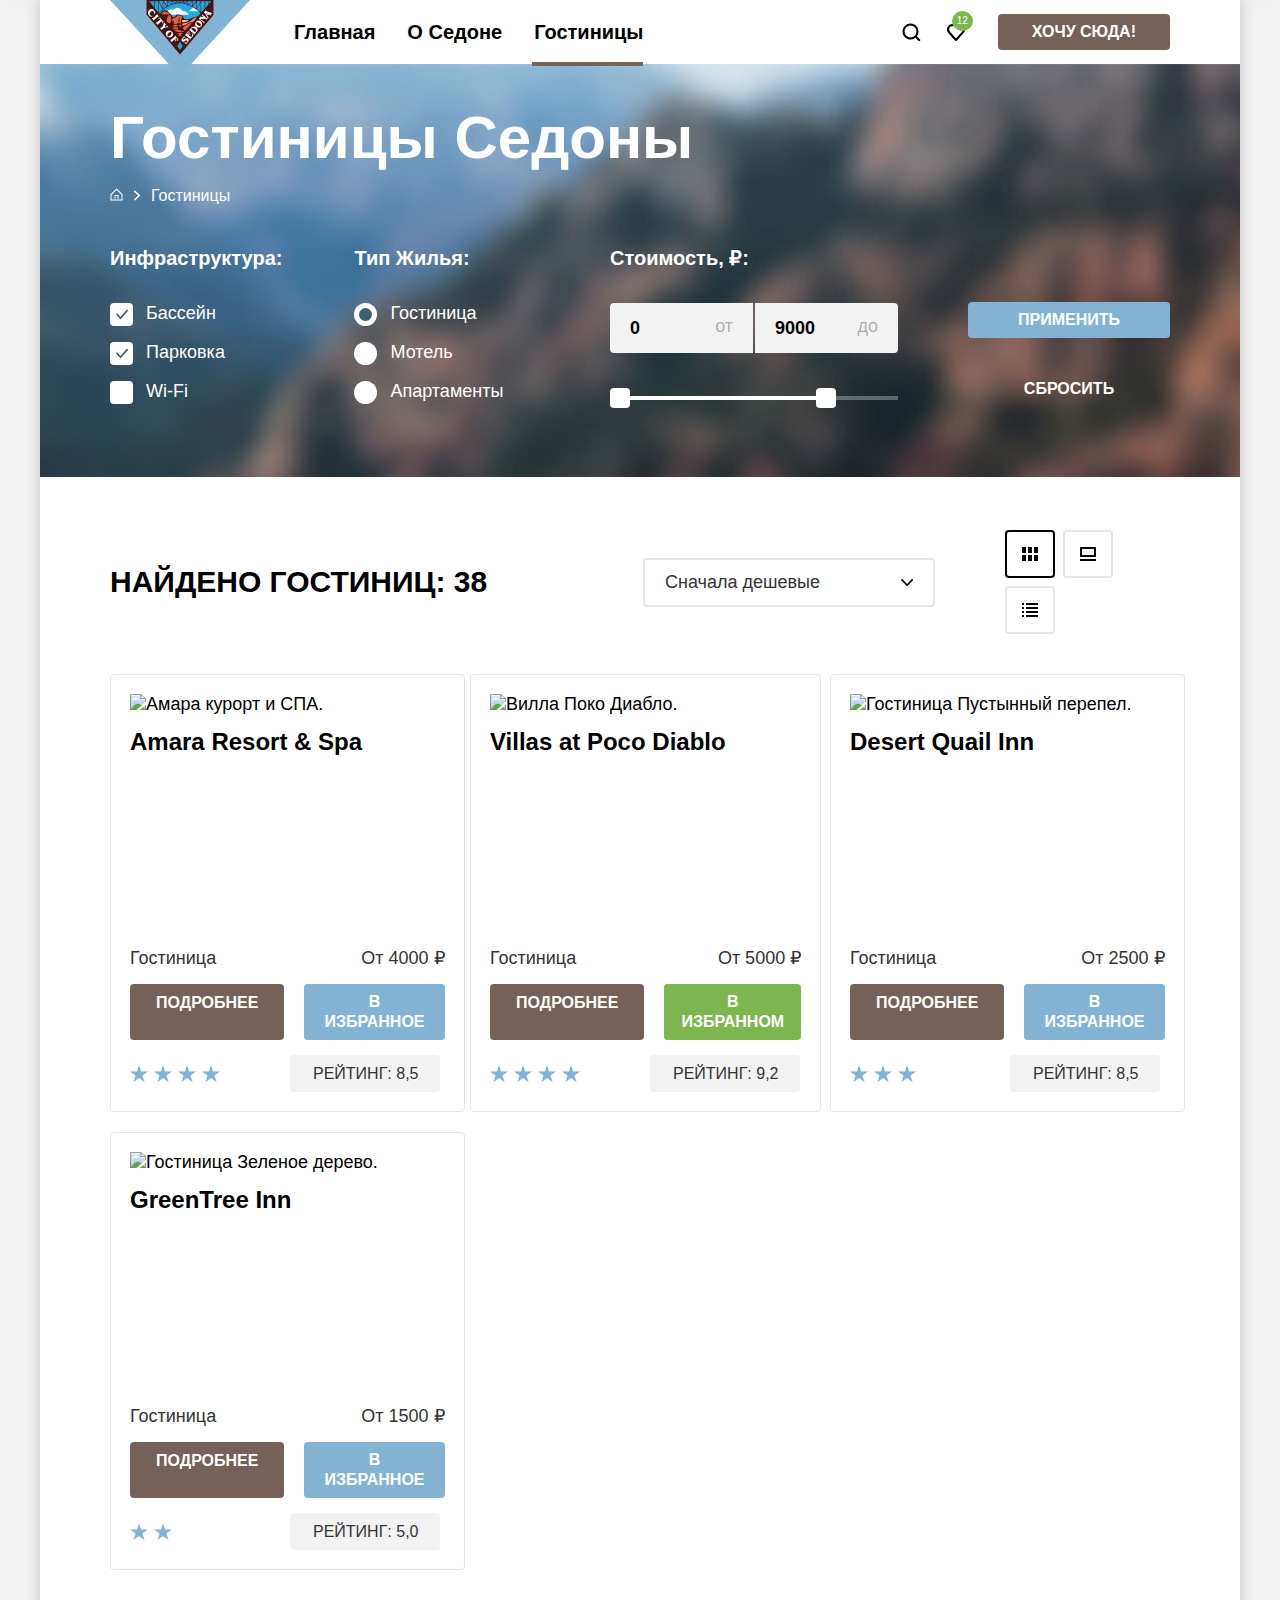
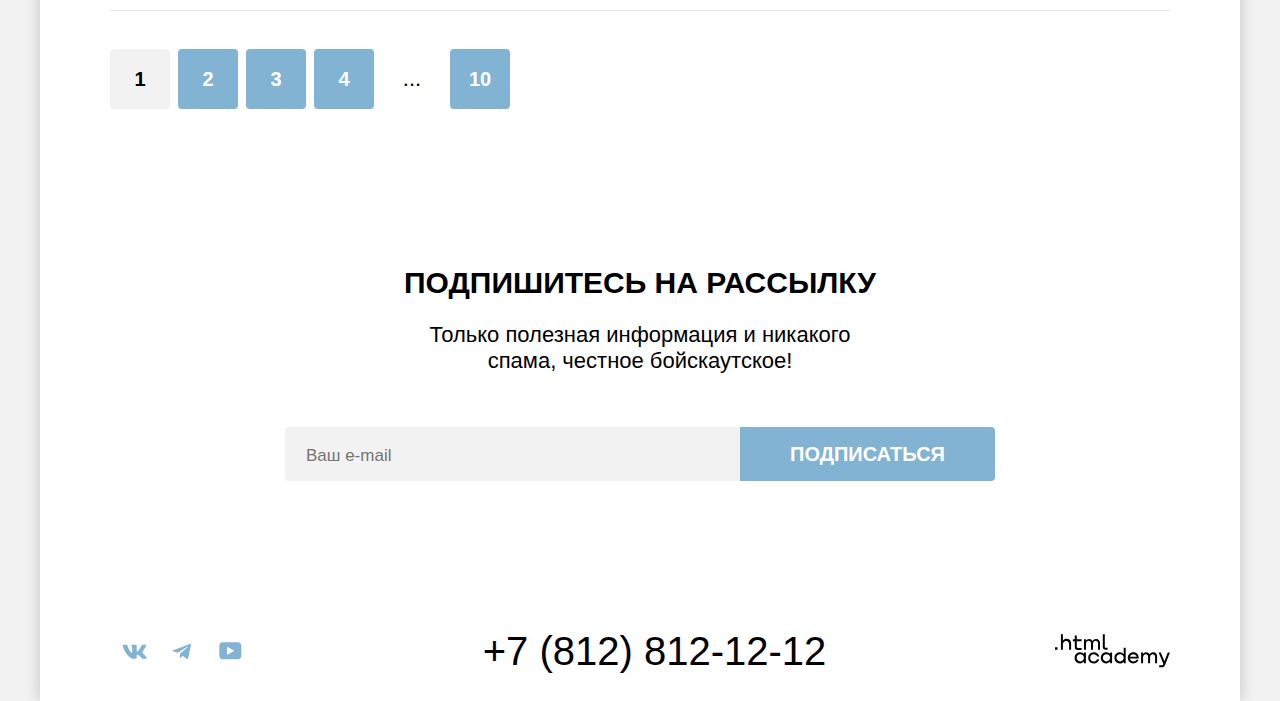
==== commit 9c308056: "Merge pull request #12 from konstantin-petruschin/master" ====
--- a/catalog.html
+++ b/catalog.html
@@ -1,71 +1,79 @@
 <!DOCTYPE html>
 <html lang="ru">
+
   <head>
     <meta charset="utf-8">
     <title>Каталог</title>
     <link rel="stylesheet" href="styles/style.css">
     <link rel="icon" href="favicon.ico">
   </head>
+
   <body>
     <div class="container">
-    <header class="page-header wrapper">
-      <a href="index.html" class="page-header__logo">
-        <img src="images/logo.svg" height="70" width="140" alt="Логотип Седона.">
-      </a>
-      <nav class="page-header__navigation page-navigation">
-        <ul class="page-navigation__list">
-          <li class="page-navigation__item">
-            <a href="index.html" class="page-navigation__link">Главная</a>
-          </li>
-          <li class="page-navigation__item">
-            <a class="page-navigation__link" href="about.html">О Седоне</a>
-          </li>
-          <li class="page-navigation__item">
-            <a class="page-navigation__link page-navigation__link-current">Гостиницы</a>
-          </li>
-        </ul>
-
-        <div class="page-navigation__user user-navigation">
-          <a class="icon" href="#">
-            <svg class="icon__svg" xmlns="http://www.w3.org/2000/svg" width="20" height="20" viewBox="0 0  20 20"><path d="m19.5 18-3.7-3.67c1-1.3 1.7-2.98 1.7-4.87a8 8 0 0 0-8-7.96c-4.4 0-8 3.68-8 8.06a8 8 0 0 0 12.9 6.26l3.7 3.68 1.4-1.5Zm-10-2.48a6 6 0 0 1-6-5.96 6 6 0 0 1 12 0 6 6 0 0 1-6 5.96Z"/></svg>
-            <span class="visually-hidden">Поиск</span>
-          </a>
-          <a class="icon" href="#">
-            <svg class="icon__svg " xmlns="http://www.w3.org/2000/svg" width="18" height="17" viewBox="0 0 18 17"><path d="M8.9 17a.9.9 0 0 1-.8-.4c-5.4-6.1-6.7-7.5-7-7.9A5.4 5.4 0 0 1 5.5 0C6.8 0 8 .5 9 1.3a5.46 5.46 0 0 1 9 4.1c0 1.3-.5 2.5-1.3 3.4l-7 7.9c-.2.2-.4.3-.8.3Zm-6-9.5c.3.4 3.5 4 6.1 6.9l6.2-7c.5-.5.7-1.2.7-2 0-1.8-1.5-3.3-3.3-3.3-1 0-2 .5-2.7 1.3-.3.3-.6.4-.9.4-.3 0-.6-.2-.8-.4-.7-.8-1.7-1.3-2.7-1.3-1.8 0-3.3 1.5-3.3 3.3-.1.9.3 1.6.7 2.1-.1 0-.1 0 0 0Z"/></svg>
-
-            <span class="icon__buble">12</span>
-            <span class="visually-hidden">Избранное</span>
-          </a>
-          <a class="user-navigation__button button-brown button" href="#">Хочу сюда!</a>
-        </div>
-      </nav>
-    </header>
-
-    <main class="catalog main-container">
-      <h1 class="visually-hidden">Выбор жилья в Седоне</h1>
-
-      <section class="catalog__filter filter">
-        <div class="catalog__wrapper wrapper">
-          <h2 class="catalog__heading">
-              Гостиницы Седоны
-          </h2>
-          <ol class="catalog__breadcrumbs breadcrumbs">
-            <li class="breadcrumbs__item">
-              <a href="index.html" class="breadcrumbs__icon">
-                <span class="visually-hidden">Вернуться на главную</span>
-                  <svg class="breadcrumbs__svg" width="13" height="13" viewBox="0 0 13 13" xmlns="http://www.w3.org/2000/svg">
-                    <path d="M6.5 0.5L0.5 6.30006V12.5001H12.5V6.30006L6.5 0.5ZM11.5 11.5001H1.5V6.70005L6.5 1.9L11.5 6.70005V11.5001Z"/>
-                    <path d="M4.5 10.5001H5.5V8.00005H7.5V10.5001H8.5V7.00005H4.5V10.5001Z"/>
-                </svg>
-              </a>
-            </li>
-            <li class="breadcrumbs__item">
-              <a class="breadcrumbs__link">Гостиницы</a>
-            </li>
-          </ol>
-
-          <form action="https://echo.htmlacademy.ru/" method="get" class="filter__form">
-
+      <header class="page-header wrapper">
+        <a href="index.html" class="page-header__logo">
+          <img src="images/logo.svg" height="70" width="140" alt="Логотип Седона.">
+        </a>
+        <nav class="page-header__navigation page-navigation">
+          <ul class="page-navigation__list">
+            <li class="page-navigation__item">
+              <a href="index.html" class="page-navigation__link">Главная</a>
+            </li>
+            <li class="page-navigation__item">
+              <a class="page-navigation__link" href="about.html">О Седоне</a>
+            </li>
+            <li class="page-navigation__item">
+              <a class="page-navigation__link page-navigation__link-current">Гостиницы</a>
+            </li>
+          </ul>
+
+          <div class="page-navigation__user user-navigation">
+            <a class="user-navigation__link" href="#">
+              <svg class="user-navigation__image" xmlns="http://www.w3.org/2000/svg" width="20" height="20"
+                viewBox="0 0  20 20">
+                <path
+                  d="m19.5 18-3.7-3.67c1-1.3 1.7-2.98 1.7-4.87a8 8 0 0 0-8-7.96c-4.4 0-8 3.68-8 8.06a8 8 0 0 0 12.9 6.26l3.7 3.68 1.4-1.5Zm-10-2.48a6 6 0 0 1-6-5.96 6 6 0 0 1 12 0 6 6 0 0 1-6 5.96Z" />
+              </svg>
+              <span class="visually-hidden">Поиск</span>
+            </a>
+            <a class="user-navigation__link" href="#">
+              <svg class="user-navigation__image" xmlns="http://www.w3.org/2000/svg" width="18" height="17"
+                viewBox="0 0 18 17">
+                <path
+                  d="M8.9 17a.9.9 0 0 1-.8-.4c-5.4-6.1-6.7-7.5-7-7.9A5.4 5.4 0 0 1 5.5 0C6.8 0 8 .5 9 1.3a5.46 5.46 0 0 1 9 4.1c0 1.3-.5 2.5-1.3 3.4l-7 7.9c-.2.2-.4.3-.8.3Zm-6-9.5c.3.4 3.5 4 6.1 6.9l6.2-7c.5-.5.7-1.2.7-2 0-1.8-1.5-3.3-3.3-3.3-1 0-2 .5-2.7 1.3-.3.3-.6.4-.9.4-.3 0-.6-.2-.8-.4-.7-.8-1.7-1.3-2.7-1.3-1.8 0-3.3 1.5-3.3 3.3-.1.9.3 1.6.7 2.1-.1 0-.1 0 0 0Z" />
+              </svg>
+              <span class="user-navigation__number">12</span>
+              <span class="visually-hidden">Избранное</span>
+            </a>
+            <a class="user-navigation__button button-brown button" href="#">Хочу сюда!</a>
+          </div>
+        </nav>
+      </header>
+
+      <main class="catalog main-container">
+        <h1 class="visually-hidden">Выбор жилья в Седоне</h1>
+
+        <section class="catalog__filter filter">
+          <div class="catalog__wrapper wrapper">
+            <h2 class="catalog__heading">Гостиницы Седоны</h2>
+            <ol class="catalog__breadcrumbs breadcrumbs">
+              <li class="breadcrumbs__item">
+                <a href="index.html" class="breadcrumbs__icon">
+                  <span class="visually-hidden">Вернуться на главную</span>
+                  <svg class="breadcrumbs__svg" width="13" height="13" viewBox="0 0 13 13"
+                    xmlns="http://www.w3.org/2000/svg">
+                    <path
+                      d="M6.5 0.5L0.5 6.30006V12.5001H12.5V6.30006L6.5 0.5ZM11.5 11.5001H1.5V6.70005L6.5 1.9L11.5 6.70005V11.5001Z" />
+                    <path d="M4.5 10.5001H5.5V8.00005H7.5V10.5001H8.5V7.00005H4.5V10.5001Z" />
+                  </svg>
+                </a>
+              </li>
+              <li class="breadcrumbs__item">
+                <a class="breadcrumbs__link">Гостиницы</a>
+              </li>
+            </ol>
+
+            <form action="https://echo.htmlacademy.ru/" method="get" class="filter__form">
 
               <fieldset class="filter__group filter__infrastructure">
                 <legend class="filter__title">Инфраструктура:</legend>
@@ -93,62 +101,64 @@
                   </li>
                 </ul>
               </fieldset>
+
               <fieldset class="filter__group filter__type">
                 <legend class="filter__title">Тип Жилья:</legend>
                 <ul class="filter__list">
-
-                  <li class="filter__item">
-                    <label class="filter__control">
-                      <input class="filter__control-input visually-hidden" type="radio" name="type-of-placement" value="hotels" checked>
+                  <li class="filter__item">
+                    <label class="filter__control">
+                      <input class="filter__control-input visually-hidden" type="radio" name="type-of-placement"
+                        value="hotels" checked>
                       <span class="filter__control-mark"></span>
                       <span class="filter__control-label">Гостиница</span>
                     </label>
                   </li>
                   <li class="filter__item">
                     <label class="filter__control">
-                      <input class="filter__control-input visually-hidden" name="type-of-placement" value="motel" type="radio">
+                      <input class="filter__control-input visually-hidden" name="type-of-placement" value="motel"
+                        type="radio">
                       <span class="filter__control-mark"></span>
                       <span class="filter__control-label">Мотель</span>
                     </label>
                   </li>
                   <li class="filter__item">
                     <label class="filter__control">
-                      <input class="filter__control-input visually-hidden" name="type-of-placement" value="apartments" type="radio">
+                      <input class="filter__control-input visually-hidden" name="type-of-placement" value="apartments"
+                        type="radio">
                       <span class="filter__control-mark"></span>
                       <span class="filter__control-label">Апартаменты</span>
                     </label>
                   </li>
                 </ul>
               </fieldset>
-
-
 
               <fieldset class="filter__group filter__price">
                 <legend class="filter__title">Стоимость, ₽:</legend>
                 <div class="filter__wrapper">
                   <label class="filter__control-value">
-                    <input class="filter__control-min input-text" name="min-price" placeholder="" value="0" type="number">
+                    <input class="filter__control-min input-text" name="min-price" placeholder="" value="0"
+                      type="number">
                     <span class="filter__control-text">от</span>
                   </label>
+
                   <label class="filter__control-value">
-                    <input class="filter__control-max input-text" name="max-price" placeholder=""  value="9000" type="number">
+                    <input class="filter__control-max input-text" name="max-price" placeholder="" value="9000"
+                      type="number">
                     <span class="filter__control-text">до</span>
                   </label>
                 </div>
-
-
 
                 <div class="filter__range range">
                   <div class="range__scale">
                     <div class="range__bar" style="left: 0; width: 226px;">
                       <button class="range__button range__button--min button" type="button">
+                        <span class="visually-hidden">Начальная цена</span>
                       </button>
                       <button class="range__button range__button--max button" type="button">
+                        <span class="visually-hidden">Конечная цена</span>
                       </button>
                     </div>
                   </div>
-
-
                 </div>
               </fieldset>
 
@@ -157,11 +167,9 @@
                 <button class="filter__button-reset button" type="reset">Сбросить</button>
               </div>
 
-          </form>
-        </div>
-      </section>
-
-
+            </form>
+          </div>
+        </section>
 
         <section class="catalog__found found">
           <h2 class="visually-hidden">Результаты поиска</h2>
@@ -186,21 +194,32 @@
 
               <ul class="found__view view">
                 <li class="view__item">
-                  <a class="view__link view__link-current" href="#" >
+                  <a class="view__link view__link-current" href="#">
                     <span class="visually-hidden">Показать сеткой</span>
-                    <svg class="view__svg" xmlns="http://www.w3.org/2000/svg" width="16" height="14" viewBox="0 0 16 14"><path fill="#000" d="M4 0H0v6h4V0ZM16 0h-4v6h4V0ZM10 0H6v6h4V0ZM4 8H0v6h4V8ZM16 8h-4v6h4V8ZM10 8H6v6h4V8Z"/></svg>
+                    <svg class="view__svg" xmlns="http://www.w3.org/2000/svg" width="16" height="14"
+                      viewBox="0 0 16 14">
+                      <path fill="#000"
+                        d="M4 0H0v6h4V0ZM16 0h-4v6h4V0ZM10 0H6v6h4V0ZM4 8H0v6h4V8ZM16 8h-4v6h4V8ZM10 8H6v6h4V8Z" />
+                    </svg>
                   </a>
                 </li>
                 <li class="view__item">
                   <a class="view__link" href="#">
                     <span class="visually-hidden">Показать карточками</span>
-                    <svg class="view__svg" xmlns="http://www.w3.org/2000/svg" width="16" height="14" viewBox="0 0 16 14"><path fill="#000" d="M16 12H0v2h16v-2ZM14 2v6H2V2h12Zm2-2H0v10h16V0Z"/></svg>
+                    <svg class="view__svg" xmlns="http://www.w3.org/2000/svg" width="16" height="14"
+                      viewBox="0 0 16 14">
+                      <path fill="#000" d="M16 12H0v2h16v-2ZM14 2v6H2V2h12Zm2-2H0v10h16V0Z" />
+                    </svg>
                   </a>
                 </li>
                 <li class="view__item">
                   <a class="view__link" href="#">
                     <span class="visually-hidden">Показать списком</span>
-                    <svg class="view__svg" xmlns="http://www.w3.org/2000/svg" width="16" height="14" viewBox="0 0 16 14"><path fill="#000" d="M2 0H0v2h2V0ZM16 0H4v2h12V0ZM2 4H0v2h2V4ZM16 4H4v2h12V4ZM2 8H0v2h2V8ZM16 8H4v2h12V8ZM2 12H0v2h2v-2ZM16 12H4v2h12v-2Z"/></svg>
+                    <svg class="view__svg" xmlns="http://www.w3.org/2000/svg" width="16" height="14"
+                      viewBox="0 0 16 14">
+                      <path fill="#000"
+                        d="M2 0H0v2h2V0ZM16 0H4v2h12V0ZM2 4H0v2h2V4ZM16 4H4v2h12V4ZM2 8H0v2h2V8ZM16 8H4v2h12V8ZM2 12H0v2h2v-2ZM16 12H4v2h12v-2Z" />
+                    </svg>
                   </a>
                 </li>
               </ul>
@@ -212,8 +231,8 @@
               <li class="catalog__item">
                 <article class="catalog__item-cart">
                   <a class="catalog__cart-link" href="#">
-                    <img class="catalog__item-image" src="images/catalog/catalog-1.jpg" width="300" height="212" alt="Амара курорт и СПА.">
-
+                    <img class="catalog__item-image" src="images/catalog/catalog-1.jpg" width="300" height="212"
+                      alt="Амара курорт и СПА.">
                     <h3 class="catalog__item-title">Amara Resort & Spa</h3>
                   </a>
 
@@ -244,7 +263,8 @@
               <li class="catalog__item">
                 <article class="catalog__item-cart">
                   <a class="catalog__cart-link" href="#">
-                    <img src="images/catalog/catalog-2.jpg" width="300" height="212" alt="Вилла Поко Диабло." class="catalog__item-image">
+                    <img src="images/catalog/catalog-2.jpg" width="300" height="212" alt="Вилла Поко Диабло."
+                      class="catalog__item-image">
                     <h3 class="catalog__item-title">Villas at Poco Diablo</h3>
                   </a>
                   <div class="catalog__price">
@@ -258,11 +278,11 @@
                   </div>
                   <div class="catalog__rate">
                     <p class="catalog__item-stars">
-                    <span class="visually-hidden">4 звезды</span>
-                    <span class="star"></span>
-                    <span class="star"></span>
-                    <span class="star"></span>
-                    <span class="star"></span>
+                      <span class="visually-hidden">4 звезды</span>
+                      <span class="star"></span>
+                      <span class="star"></span>
+                      <span class="star"></span>
+                      <span class="star"></span>
                     </p>
                     <p class="catalog__rating">Рейтинг: 9,2</p>
                   </div>
@@ -271,7 +291,8 @@
               <li class="catalog__item">
                 <article class="catalog__item-cart">
                   <a class="catalog__cart-link" href="#">
-                    <img src="images/catalog/catalog-3.jpg" width="300" height="212" alt="Гостиница Пустынный перепел." class="catalog__item-image">
+                    <img src="images/catalog/catalog-3.jpg" width="300" height="212" alt="Гостиница Пустынный перепел."
+                      class="catalog__item-image">
                     <h3 class="catalog__item-title">Desert Quail Inn</h3>
                   </a>
 
@@ -286,10 +307,10 @@
                   </div>
                   <div class="catalog__rate">
                     <p class="catalog__item-stars">
-                    <span class="visually-hidden">3 звезды</span>
-                    <span class="star"></span>
-                    <span class="star"></span>
-                    <span class="star"></span>
+                      <span class="visually-hidden">3 звезды</span>
+                      <span class="star"></span>
+                      <span class="star"></span>
+                      <span class="star"></span>
                     </p>
                     <p class="catalog__rating">Рейтинг: 8,5</p>
                   </div>
@@ -300,7 +321,8 @@
               <li class="catalog__item">
                 <article class="catalog__item-cart">
                   <a class="catalog__cart-link" href="#">
-                    <img src="images/catalog/catalog-4.jpg" width="300" height="212" alt="Гостиница Зеленое дерево." class="catalog__item-image">
+                    <img src="images/catalog/catalog-4.jpg" width="300" height="212" alt="Гостиница Зеленое дерево."
+                      class="catalog__item-image">
                     <h3 class="catalog__item-title">GreenTree Inn</h3>
                   </a>
 
@@ -321,83 +343,90 @@
                     </p>
                     <p class="catalog__rating">Рейтинг: 5,0</p>
                   </div>
-
                 </article>
               </li>
             </ul>
 
             <ol class="catalog__paganation paganation">
-            <li class="paganation__item">
-              <a class="paganation__link paganation__link--current">1</a>
-            </li>
-            <li class="paganation__item">
-              <a href="#" class="paganation__link">2</a>
-            </li>
-            <li class="paganation__item">
-              <a href="#" class="paganation__link">3</a>
-            </li>
-            <li class="paganation__item">
-              <a href="#" class="paganation__link">4</a>
-            </li>
-            <li class=" paganation__item" aria-label="Показать еще">
-              <a href="#" class="paganation__link paganation__link--transporent">...</a>
-            </li>
-            <li class="paganation__item">
-              <a href="#" class="paganation__link">10</a>
-            </li>
+              <li class="paganation__item">
+                <a class="paganation__link paganation__link--current">1</a>
+              </li>
+              <li class="paganation__item">
+                <a href="#" class="paganation__link">2</a>
+              </li>
+              <li class="paganation__item">
+                <a href="#" class="paganation__link">3</a>
+              </li>
+              <li class="paganation__item">
+                <a href="#" class="paganation__link">4</a>
+              </li>
+              <li class=" paganation__item" aria-label="Показать еще.">
+                <a href="#" class="paganation__link paganation__link--transporent">...</a>
+              </li>
+              <li class="paganation__item">
+                <a href="#" class="paganation__link">10</a>
+              </li>
             </ol>
           </div>
         </section>
 
-
         <section class="catalog__mailing mailing">
-
           <h2 class="mailing__heading main-heading">Подпишитесь на рассылку</h2>
-          <p class="mailing__tagline main-tagline">Только полезная информация и никакого спама, честное бойскаутское!</p>
+          <p class="mailing__tagline">Только полезная информация и никакого спама, честное бойскаутское!</p>
           <form action="https://echo.htmlacademy.ru/" method="post" class="mailing__form">
             <label for="mail" class="visually-hidden">
               Ваша электоронная почта
             </label>
-              <input class="mailing__mail" id="mail" type="text" value="" name="email" placeholder="Ваш e-mail">
+            <input class="mailing__mail" id="mail" type="text" value="" name="email" placeholder="Ваш e-mail">
             <button class="mailing__button button-blue button" type="submit">Подписаться</button>
           </form>
         </section>
-    </main>
-
-    <footer class="page-footer wrapper">
-      <div class="socials">
-        <h2 class="visually-hidden">Мы в социальных сетях</h2>
-        <ul class="socials__list">
-          <li class="socials__item ">
-            <a href="https://vk.com/htmlacademy" class="socials__link">
-              <span class="visually-hidden">Вконтакте</span>
-              <svg  class="socials__svg" xmlns="http://www.w3.org/2000/svg" width="25" height="15" viewBox="0 0 25 15"><path fill-rule="evenodd" d="M24.12 1.8c.16-.54 0-.94-.8-.94H20.7c-.67 0-.98.34-1.15.73 0 0-1.33 3.2-3.22 5.27-.61.6-.9.8-1.23.8-.16 0-.41-.2-.41-.75v-5.1c0-.66-.19-.95-.74-.95H9.82c-.42 0-.67.3-.67.59 0 .62.95.76 1.04 2.51v3.8c0 .83-.15.98-.48.98-.9 0-3.06-3.2-4.34-6.88-.25-.72-.5-1-1.18-1H1.57c-.75 0-.9.34-.9.73 0 .68.89 4.07 4.14 8.55 2.17 3.06 5.23 4.72 8 4.72 1.68 0 1.88-.37 1.88-1v-2.32c0-.74.16-.88.7-.88.38 0 1.05.19 2.6 1.66 1.79 1.75 2.08 2.54 3.08 2.54h2.63c.75 0 1.12-.37.9-1.1-.23-.72-1.08-1.77-2.2-3.02-.62-.71-1.54-1.48-1.82-1.86-.39-.5-.28-.71 0-1.15 0 0 3.2-4.42 3.54-5.93Z" clip-rule="evenodd"/></svg>
-            </a>
-          </li>
-          <li class="socials__item ">
-            <a href="https://t.me/htmlacademy" class="socials__link">
-              <span class="visually-hidden">Телеграм</span>
-              <svg class="socials__svg" xmlns="http://www.w3.org/2000/svg" width="18" height="16" viewBox="0 0 18 16"><path d="M16.79.96.84 7.1c-1.09.44-1.08 1.05-.2 1.32l4.1 1.28 9.47-5.98c.44-.27.85-.13.52.17l-7.68 6.93-.28 4.22c.41 0 .6-.2.83-.41l1.99-1.94 4.13 3.06c.77.42 1.31.2 1.5-.71l2.72-12.8c.28-1.1-.43-1.61-1.16-1.28Z"/></svg>
-            </a>
-          </li>
-          <li class="socials__item ">
-            <a href=" https://www.youtube.com/user/htmlacademyru" class="socials__link">
-              <span class="visually-hidden">Youtube</span>
-              <svg class="socials__svg" xmlns="http://www.w3.org/2000/svg" width="23" height="18" viewBox="0 0 23 18"><path d="M18.94.36H3.51C1.65.36.33 1.95.33 3.76v10.09c0 1.91 1.32 3.5 3.18 3.5h15.65c1.64 0 3.17-1.59 3.17-3.4V3.76c-.22-1.8-1.53-3.4-3.39-3.4ZM7.99 12.89V4.82l7.34 4.04-7.34 4.03Z"/></svg>
-
-            </a>
-          </li>
-        </ul>
-      </div>
-        <a  class="page-footer__phone" href="tel:+78128121212" aria-label="Наш телефон.">+7 (812) 812-12-12</a>
+      </main>
+
+      <footer class="page-footer wrapper">
+        <div class="socials">
+          <h2 class="visually-hidden">Мы в социальных сетях</h2>
+          <ul class="socials__list">
+            <li class="socials__item ">
+              <a href="https://vk.com/htmlacademy" class="socials__link">
+                <span class="visually-hidden">Вконтакте</span>
+                <svg class="socials__svg" xmlns="http://www.w3.org/2000/svg" width="25" height="15" viewBox="0 0 25 15">
+                  <path fill-rule="evenodd"
+                    d="M24.12 1.8c.16-.54 0-.94-.8-.94H20.7c-.67 0-.98.34-1.15.73 0 0-1.33 3.2-3.22 5.27-.61.6-.9.8-1.23.8-.16 0-.41-.2-.41-.75v-5.1c0-.66-.19-.95-.74-.95H9.82c-.42 0-.67.3-.67.59 0 .62.95.76 1.04 2.51v3.8c0 .83-.15.98-.48.98-.9 0-3.06-3.2-4.34-6.88-.25-.72-.5-1-1.18-1H1.57c-.75 0-.9.34-.9.73 0 .68.89 4.07 4.14 8.55 2.17 3.06 5.23 4.72 8 4.72 1.68 0 1.88-.37 1.88-1v-2.32c0-.74.16-.88.7-.88.38 0 1.05.19 2.6 1.66 1.79 1.75 2.08 2.54 3.08 2.54h2.63c.75 0 1.12-.37.9-1.1-.23-.72-1.08-1.77-2.2-3.02-.62-.71-1.54-1.48-1.82-1.86-.39-.5-.28-.71 0-1.15 0 0 3.2-4.42 3.54-5.93Z"
+                    clip-rule="evenodd" />
+                </svg>
+              </a>
+            </li>
+            <li class="socials__item ">
+              <a href="https://t.me/htmlacademy" class="socials__link">
+                <span class="visually-hidden">Телеграм</span>
+                <svg class="socials__svg" xmlns="http://www.w3.org/2000/svg" width="18" height="16" viewBox="0 0 18 16">
+                  <path
+                    d="M16.79.96.84 7.1c-1.09.44-1.08 1.05-.2 1.32l4.1 1.28 9.47-5.98c.44-.27.85-.13.52.17l-7.68 6.93-.28 4.22c.41 0 .6-.2.83-.41l1.99-1.94 4.13 3.06c.77.42 1.31.2 1.5-.71l2.72-12.8c.28-1.1-.43-1.61-1.16-1.28Z" />
+                </svg>
+              </a>
+            </li>
+            <li class="socials__item ">
+              <a href=" https://www.youtube.com/user/htmlacademyru" class="socials__link">
+                <span class="visually-hidden">Youtube</span>
+                <svg class="socials__svg" xmlns="http://www.w3.org/2000/svg" width="23" height="18" viewBox="0 0 23 18">
+                  <path
+                    d="M18.94.36H3.51C1.65.36.33 1.95.33 3.76v10.09c0 1.91 1.32 3.5 3.18 3.5h15.65c1.64 0 3.17-1.59 3.17-3.4V3.76c-.22-1.8-1.53-3.4-3.39-3.4ZM7.99 12.89V4.82l7.34 4.04-7.34 4.03Z" />
+                </svg>
+              </a>
+            </li>
+          </ul>
+        </div>
+        <a class="page-footer__phone" href="tel:+78128121212" aria-label="Наш телефон.">+7 (812) 812-12-12</a>
 
         <a href="https://htmlacademy.ru/" class="page-footer__developer" aria-label="Сайт разработчика сайта.">
-          <svg class="icon-developer" xmlns="http://www.w3.org/2000/svg" width="115" height="34" viewBox="0 0 115 34"><path d="M0 13.26v2.6h2.5v-2.6H0ZM11.6 4.86c-1.6 0-2.8.7-3.6 1.7h-.1V.36h-2v15.5h2v-5.3c0-2.1 1.3-3.6 3.3-3.6 1.8 0 2.9 1.4 2.9 3.2v5.7h2v-6.1c.1-3-1.8-4.9-4.5-4.9ZM26.6 5.16h-4.8v-3.7h-2v3.8h-1.9v2h1.9v6c0 1.7 1 2.7 2.7 2.7h4.1v-2h-3.7c-.7 0-1.1-.4-1.1-1.1v-5.7h4.8v-2ZM41.1 4.96c-1.6 0-2.9.8-3.5 2.1h-.1c-.6-1.2-1.8-2.1-3.4-2.1-1.4 0-2.5.8-3.1 1.8h-.1v-1.6H29v10.6h2v-5.4c0-2 1-3.5 2.6-3.5 1.5 0 2.4 1 2.4 2.6v6.3h2v-5.6c0-2.4 1.4-3.3 2.6-3.3 1.5 0 2.4 1 2.4 2.6v6.3h2v-6.5c.1-2.5-1.4-4.3-3.9-4.3ZM47.8 13.06c0 1.7 1 2.7 2.8 2.7h2v-2h-1.7c-.7 0-1.1-.4-1.1-1.1V.36h-2v12.7ZM28.9 20.06c-.9-1.1-2.2-1.8-3.9-1.8-3.1 0-5.4 2.3-5.4 5.6s2.3 5.6 5.4 5.6c1.8 0 3-.8 3.8-1.9h.1v1.6h2v-10.6h-2v1.5Zm-3.6 7.4c-2.2 0-3.6-1.6-3.6-3.6s1.4-3.6 3.6-3.6 3.6 1.6 3.6 3.6c0 1.9-1.4 3.6-3.6 3.6ZM44.2 22.36c-.5-2.4-2.6-4.1-5.4-4.1a5.4 5.4 0 0 0-5.6 5.6c0 3.1 2.2 5.6 5.6 5.6 2.8 0 4.9-1.8 5.4-4.2h-2.1a3.4 3.4 0 0 1-3.3 2.3c-2.2 0-3.6-1.6-3.6-3.6s1.4-3.6 3.6-3.6c1.6 0 2.8 1 3.3 2.2h2.1v-.2ZM55.1 20.06c-.9-1.1-2.2-1.8-3.9-1.8-3.1 0-5.4 2.3-5.4 5.6s2.3 5.6 5.4 5.6c1.8 0 3-.8 3.8-1.9h.1v1.6h2v-10.6h-2v1.5Zm-3.6 7.4c-2.2 0-3.6-1.6-3.6-3.6s1.4-3.6 3.6-3.6 3.6 1.6 3.6 3.6c0 1.9-1.5 3.6-3.6 3.6ZM68.7 20.16c-.9-1.1-2.2-1.9-3.9-1.9-3.1 0-5.4 2.3-5.4 5.6s2.2 5.6 5.4 5.6c1.7 0 3-.8 3.8-1.8h.1v1.5h2v-15.4h-2v6.4Zm-3.6 7.3c-2.2 0-3.6-1.6-3.6-3.6s1.4-3.6 3.6-3.6 3.6 1.6 3.6 3.6c-.1 2-1.5 3.6-3.6 3.6ZM78.3 18.26c-3.3 0-5.5 2.5-5.5 5.6 0 3 2.1 5.6 5.5 5.6 2.5 0 4.5-1.3 5.2-3.6h-2.1c-.5 1-1.6 1.6-3 1.6-1.9 0-3.3-1.3-3.4-2.9h8.8c.2-3.6-2-6.3-5.5-6.3Zm0 1.9c1.7 0 3 1 3.3 2.6h-6.5c.3-1.5 1.5-2.6 3.2-2.6ZM98.2 18.26c-1.6 0-2.9.8-3.6 2h-.1c-.6-1.2-1.8-2-3.4-2-1.4 0-2.5.7-3.1 1.8v-1.5h-1.9v10.6h2v-5.4c0-2 1-3.4 2.6-3.5 1.5 0 2.4 1 2.4 2.6v6.3h2v-5.6c0-2.4 1.4-3.3 2.6-3.3 1.5 0 2.4 1 2.4 2.6v6.3h2v-6.5c.1-2.6-1.4-4.4-3.9-4.4ZM109.4 27.36l-3.6-8.9h-2.2l4.8 11.6c-.3.9-.7 1.2-1.7 1.2h-2.5v2h2.5c1.8 0 2.8-.8 3.5-2.6l4.7-12.2h-2.1l-3.4 8.9Z"/></svg>
+          <svg class="icon-developer" xmlns="http://www.w3.org/2000/svg" width="115" height="34" viewBox="0 0 115 34">
+            <path
+              d="M0 13.26v2.6h2.5v-2.6H0ZM11.6 4.86c-1.6 0-2.8.7-3.6 1.7h-.1V.36h-2v15.5h2v-5.3c0-2.1 1.3-3.6 3.3-3.6 1.8 0 2.9 1.4 2.9 3.2v5.7h2v-6.1c.1-3-1.8-4.9-4.5-4.9ZM26.6 5.16h-4.8v-3.7h-2v3.8h-1.9v2h1.9v6c0 1.7 1 2.7 2.7 2.7h4.1v-2h-3.7c-.7 0-1.1-.4-1.1-1.1v-5.7h4.8v-2ZM41.1 4.96c-1.6 0-2.9.8-3.5 2.1h-.1c-.6-1.2-1.8-2.1-3.4-2.1-1.4 0-2.5.8-3.1 1.8h-.1v-1.6H29v10.6h2v-5.4c0-2 1-3.5 2.6-3.5 1.5 0 2.4 1 2.4 2.6v6.3h2v-5.6c0-2.4 1.4-3.3 2.6-3.3 1.5 0 2.4 1 2.4 2.6v6.3h2v-6.5c.1-2.5-1.4-4.3-3.9-4.3ZM47.8 13.06c0 1.7 1 2.7 2.8 2.7h2v-2h-1.7c-.7 0-1.1-.4-1.1-1.1V.36h-2v12.7ZM28.9 20.06c-.9-1.1-2.2-1.8-3.9-1.8-3.1 0-5.4 2.3-5.4 5.6s2.3 5.6 5.4 5.6c1.8 0 3-.8 3.8-1.9h.1v1.6h2v-10.6h-2v1.5Zm-3.6 7.4c-2.2 0-3.6-1.6-3.6-3.6s1.4-3.6 3.6-3.6 3.6 1.6 3.6 3.6c0 1.9-1.4 3.6-3.6 3.6ZM44.2 22.36c-.5-2.4-2.6-4.1-5.4-4.1a5.4 5.4 0 0 0-5.6 5.6c0 3.1 2.2 5.6 5.6 5.6 2.8 0 4.9-1.8 5.4-4.2h-2.1a3.4 3.4 0 0 1-3.3 2.3c-2.2 0-3.6-1.6-3.6-3.6s1.4-3.6 3.6-3.6c1.6 0 2.8 1 3.3 2.2h2.1v-.2ZM55.1 20.06c-.9-1.1-2.2-1.8-3.9-1.8-3.1 0-5.4 2.3-5.4 5.6s2.3 5.6 5.4 5.6c1.8 0 3-.8 3.8-1.9h.1v1.6h2v-10.6h-2v1.5Zm-3.6 7.4c-2.2 0-3.6-1.6-3.6-3.6s1.4-3.6 3.6-3.6 3.6 1.6 3.6 3.6c0 1.9-1.5 3.6-3.6 3.6ZM68.7 20.16c-.9-1.1-2.2-1.9-3.9-1.9-3.1 0-5.4 2.3-5.4 5.6s2.2 5.6 5.4 5.6c1.7 0 3-.8 3.8-1.8h.1v1.5h2v-15.4h-2v6.4Zm-3.6 7.3c-2.2 0-3.6-1.6-3.6-3.6s1.4-3.6 3.6-3.6 3.6 1.6 3.6 3.6c-.1 2-1.5 3.6-3.6 3.6ZM78.3 18.26c-3.3 0-5.5 2.5-5.5 5.6 0 3 2.1 5.6 5.5 5.6 2.5 0 4.5-1.3 5.2-3.6h-2.1c-.5 1-1.6 1.6-3 1.6-1.9 0-3.3-1.3-3.4-2.9h8.8c.2-3.6-2-6.3-5.5-6.3Zm0 1.9c1.7 0 3 1 3.3 2.6h-6.5c.3-1.5 1.5-2.6 3.2-2.6ZM98.2 18.26c-1.6 0-2.9.8-3.6 2h-.1c-.6-1.2-1.8-2-3.4-2-1.4 0-2.5.7-3.1 1.8v-1.5h-1.9v10.6h2v-5.4c0-2 1-3.4 2.6-3.5 1.5 0 2.4 1 2.4 2.6v6.3h2v-5.6c0-2.4 1.4-3.3 2.6-3.3 1.5 0 2.4 1 2.4 2.6v6.3h2v-6.5c.1-2.6-1.4-4.4-3.9-4.4ZM109.4 27.36l-3.6-8.9h-2.2l4.8 11.6c-.3.9-.7 1.2-1.7 1.2h-2.5v2h2.5c1.8 0 2.8-.8 3.5-2.6l4.7-12.2h-2.1l-3.4 8.9Z" />
+          </svg>
         </a>
-    </footer>
-  </div>
+      </footer>
+    </div>
   </body>
 
-
-
 </html>
--- a/styles/style.css
+++ b/styles/style.css
@@ -16,10 +16,8 @@
 
 
 body {
-
   margin: 0;
   height: 1px;
-
   font-family: "PT Sans", sans-serif;
   font-style: normal;
   font-size: 18px;
@@ -27,10 +25,9 @@
   font-weight: 400;
   color: #000000;
   background-color: #F2F2F2;
-
   box-shadow: 0 0 15px rgba(0, 0, 0, 0.2);
-
-}
+}
+
 .container{
   display: flex;
   flex-direction: column;
@@ -38,14 +35,14 @@
   width: 1200px;
   margin: 0 auto;
   background-color: #ffffff;
-
   box-shadow: 0 0 15px rgba(0, 0, 0, 0.2);
-
-}
+}
+
 .wrapper {
   padding-left: 70px;
   padding-right: 70px;
 }
+
 .visually-hidden {
   position: absolute;
   width: 1px;
@@ -58,12 +55,12 @@
   clip: rect(0 0 0 0);
   overflow: hidden;
 }
+
 .page-header {
   display: flex;
   justify-content: start;
-
-
-}
+}
+
 .page-header__logo {
   width: 140px;
   height: 70px;
@@ -76,23 +73,20 @@
   display: flex;
   justify-content: space-between;
   align-items: center;
+  flex-grow: 1;
+}
+
+.page-navigation__list {
+
+  display: flex;
+  list-style: none;
   flex-wrap: wrap;
-  flex-grow: 1;
-
-}
-
-
-
-.page-navigation__list {
-  display: flex;
-  list-style: none;
-
   margin: 0;
   padding: 0;
-
 }
 
 .page-navigation__link {
+  display: block;
   padding: 20px 16px;
   position: relative;
   font-size: 20px;
@@ -111,39 +105,45 @@
 bottom: 0;
 outline: 2px solid #756257;
 z-index: 0;
-
-}
+}
+
 .user-navigation {
+  max-width: 370px;
   display: flex;
   align-items: center;
   flex-wrap: wrap;
-
-}
-.icon {
+  flex-shrink: 0;
+}
+
+.user-navigation__link {
   position: relative;
-
   text-decoration: none;
   padding: 22px 13px;
 }
-.icon__svg {
+
+.user-navigation__image {
   display: block;
   fill:#000000;
 }
-.icon:hover .icon__svg {
+
+.user-navigation__link:hover .user-navigation__image {
   fill: #68A2CA;
 }
-.icon:focus-visible .icon__svg {
+
+.user-navigation__link:focus-visible .user-navigation__image {
   outline: none;
   fill: #68A2CA;
 }
-.icon:focus-visible{
-  outline: none;
-}
-.icon:active .icon__svg {
+
+.user-navigation__link:focus-visible {
+  outline: none;
+}
+
+.user-navigation__link:active .user-navigation__image {
   opacity: 0.5;
 }
 
-.icon__buble {
+.user-navigation__number {
   position: absolute;
   background-color: #7DB54F;
   padding:5px;
@@ -155,24 +155,25 @@
   top: 15%;
   left: 41%;
 }
+
 .user-navigation__button {
   margin-left: 20px;
-
-}
+}
+
 .main-index__hero {
   background-color: #82B3D3;
-  background: url(../images/background.svg) no-repeat bottom,
-  url(../images/index-background.jpg) no-repeat top;
-
-background-size: 100% auto;
-text-align: center;
-padding-top: 51px;
-padding-bottom: 76px
-
-}
+  background: url("../images/background.svg") no-repeat bottom,
+  url("../images/index-background.jpg") no-repeat top;
+  background-size: 100% auto;
+  text-align: center;
+  padding-top: 51px;
+  padding-bottom: 76px
+}
+
 .main-container {
   flex-grow: 1;
 }
+
 .button {
   font-family: "PT Sans", sans-serif;
   text-decoration: none;
@@ -186,35 +187,37 @@
   cursor: pointer;
   border-radius: 4px;
 }
+
 .button:disabled,
 .button:hover:disabled {
   background-color: #E5E5E5;
   cursor:default;
 }
+
 .button-brown {
-
   background-color: #756157;
   padding: 8px 34px;
-
-}
+}
+
 .button-brown:hover {
   background-color: #615048;
 }
+
 .button-brown:focus {
   outline: none;
   background-color: #615048;
 }
+
 .button-brown:active {
   color: rgba(255, 255, 255, 0.3);
   background-color: #756157;
-
-}
-
+}
 
 .advantages {
   text-align: center;
   padding-top: 70px;
 }
+
 .advantages__heading {
   display: inline-block;
   max-width: 640px;
@@ -234,7 +237,6 @@
   line-height: 26px;
   max-width: 700px;
   display: inline-block;
-
 }
 
 .advantages__list {
@@ -243,16 +245,13 @@
   list-style: none;
   margin: 0;
   padding: 0;
-
-
-}
+}
+
 .advantages__item {
   background-color:rgba(131, 179, 211, 0.12);
   color: #333333;
 }
 
-
-
 .advantages__block {
   background-color: #82B3D3;
   color:#ffffff;
@@ -274,6 +273,7 @@
 .advantages__item:nth-child(3n+3) {
  background-color: rgba(131, 179, 211, 0.2);
 }
+
 .advantages__title {
   position: relative;
   display: block;
@@ -285,6 +285,7 @@
   line-height: 28px;
   text-transform: uppercase;
 }
+
 .advantages__title::after {
   content:"";
   position: absolute;
@@ -294,6 +295,7 @@
   outline: 2px solid rgba(0, 0, 0, 0.3);
   z-index: 0;
 }
+
 .advantages__block .advantages__title::after {
   content:"";
   position: absolute;
@@ -307,11 +309,12 @@
 .advantages__description {
   margin: 0;
 }
+
 .services {
   text-align: center;
   padding-top: 64px;
-
-}
+}
+
 .services__heading {
   display: inline-block;
   width: 640px;
@@ -325,35 +328,35 @@
 }
 
 .services__tagline {
-  margin-top: 0;
-  margin-bottom: 64px;
+  max-width: 700px;
+  margin: 0 auto 64px;
   font-size: 22px;
   line-height: 26px;
 }
+
 .services__item {
   background-color: rgba(131, 179, 211, 0.12);
   padding: 77px 80px 63px;
   width: 400px;
 }
+
 .services__item:nth-child(3n+2) {
   background-color: #ffffff;
 }
 
-
-
 .services__title {
-
   font-weight: 700;
   font-size: 24px;
   line-height: 28px;
   text-transform: uppercase;
   margin-top: 25px;
   margin-bottom: 30px;
-
-}
+}
+
 .services__description {
   color: #333333;
 }
+
 .services__list {
   margin: 0;
   padding: 0;
@@ -361,18 +364,18 @@
   display: flex;
 }
 
-
 .image-housing {
   display: inline-block;
-  background-image: url(../images/home.svg);
+  background-image: url("../images/home.svg");
   background-repeat: no-repeat;
   background-position: left 13px top 2px;
   width: 100px;
   height: 76px;
 }
+
 .image-eat {
   display: inline-block;
-  background-image: url(../images/food.svg);
+  background-image: url("../images/food.svg");
   background-repeat:no-repeat;
   background-position: left 12px top 4px;
   width: 98px;
@@ -381,7 +384,7 @@
 
 .image-souvenirs {
   display: inline-block;
-  background-image: url(../images/souvenirs.svg);
+  background-image: url("../images/souvenirs.svg");
   background-repeat: no-repeat;
   width: 64px;
   height: 76px;
@@ -400,8 +403,8 @@
 }
 
 .search__tagline {
-  margin-top: 0;
-  margin-bottom: 64px;
+  max-width: 700px;
+  margin: 0 auto 64px;
   font-size: 22px;
   line-height: 26px;
 }
@@ -411,6 +414,7 @@
   padding-top: 96px;
   padding-bottom: 96px;
 }
+
 .search__tagline {
   width: 592px;
   margin: 0 auto;
@@ -420,23 +424,24 @@
 .search__button {
   padding: 15px 51px;
   font-size: 20px;
-
-}
+}
+
 .main-index__mailing {
   padding-top: 97px;
   padding-bottom: 104px;
   background-color: #68A2CA;
-  background-image: url(../images/Subscribe.jpg);
+  background-image: url("../images/subscribe.jpg");
   background-repeat: no-repeat;
   background-size: cover;
   color:#ffffff;
   text-align: center;
 }
+
 .mailing__form {
   display: flex;
   justify-content: center;
-
-}
+}
+
 .mailing__heading {
   display: inline-block;
   width: 640px;
@@ -450,15 +455,15 @@
 }
 
 .mailing__tagline {
-  width: 470px;
+  max-width: 470px;
   margin: 0 auto;
   margin-bottom: 53px;
   font-size: 22px;
   line-height: 26px;
 }
+
 .mailing__mail {
-
-  width: 328px;
+  width: 331px;
   display: flex;
   align-items: center;
   padding: 14px 18px 10px;
@@ -468,27 +473,18 @@
   line-height: 24px;
   border-radius: 4px 0 0 4px;
 }
-.mailing__field {
-  position: relative;
-}
-.mailing__image{
-  position: absolute;
-  background: url(../images/mailing.svg) no-repeat;
-  width: 20px;
-  height: 20px;
-  top: 16px;
-  right: 17px;
-
-}
+
 .mailing__mail:focus:not(:placeholder-shown) {
   background-color: #F2F2F2;
   color: #000000;
   border-color: #000000;
 }
+
 .mailing__mail:empty {
 background-color: #F2F2F2;
 border-color: transparent;
 }
+
 .mailing__mail:hover {
   background-color: #E6E6E6;
 }
@@ -512,46 +508,80 @@
 .button-blue:hover {
   background-color: #68A2CA;
 }
+
 .button-blue:focus {
   outline: none;
   background-color: #68A2CA;
-
-}
+}
+
 .button-blue:active {
   background-color: #82B3D3;
   color: rgba(255, 255, 255, 0.3);
 }
+
 .page-footer {
   display: flex;
   justify-content: space-between;
   align-items: center;
-  min-height: 130px;
-}
+  padding-top: 46px;
+  padding-bottom: 30px;
+}
+
 .socials__list {
   list-style: none;
-  display: flex;
+  max-width: 165px;
+  display: flex;
+  flex-wrap: wrap;
   margin: 0;
   padding: 0;
 }
 
-.socials__link {
-  padding: 13px;
-}
-
 .socials__icon {
   text-decoration: none;
 }
 
-
 .page-footer__phone {
+  max-width: 500px;
   text-align: center;
   font-size: 40px;
   line-height: 40px;
   text-decoration: none;
   color:#000000;
 }
+
+.page-footer__phone:hover {
+  color:#756157;
+}
+
+.page-footer__phone:focus {
+  color:#756157;
+  outline: none;
+}
+
+.page-footer__phone:active {
+  color: rgba(117, 97, 87, 0.3);
+}
+
+.page-footer__developer {
+  fill:#000000;
+  display: flex;
+}
+
+.page-footer__developer:hover{
+  fill:#756157;
+}
+
+.page-footer__developer:focus{
+  fill:#756157;
+  outline: none;
+}
+
+.page-footer__developer:active{
+  fill: rgba(117, 97, 87, 0.3);
+}
+
 .catalog__wrapper {
-  padding-top: 33px;
+  padding-top: 35px;
 }
 
 .catalog__heading {
@@ -561,61 +591,58 @@
   margin-top: 0;
   margin-bottom: 8px;
 }
+
 .catalog__title {
   text-align: left;
   margin-bottom: 0;
 }
+
 .catalog__filter {
   display: flex;
   flex-direction: column;
-  padding-bottom: 70px;
-
+  padding-bottom: 67px;
   background-color: #68A2CA;
-  background-image: url(..//images/filter.jpg);
+  background-image: url("..//images/filter.jpg");
   background-repeat: no-repeat;
   background-size: cover;
   color:#ffffff;
-
-}
+}
+
 .catalog__breadcrumbs {
   display: flex;
   justify-content: flex-start;
   padding-left: 0;
-
   list-style: none;
   font-size: 16px;
   margin-top: 0;
   margin-bottom: 40px;
 }
+
 .breadcrumbs__item {
   margin-right: 10px;
   display: flex;
 }
+
 .breadcrumbs__item:not(:last-child):after {
   content: "";
-  background: url(../images/breadcrumbs.svg) no-repeat;
+  background: url("../images/breadcrumbs.svg") no-repeat;
   width: 8px;
   height: 20px;
   fill: #ffffff;
   margin-left: 10px;
-
-
-}
-
+}
 
 .breadcrumbs__svg {
   fill: #ffffff;
-
 }
 
 .breadcrumbs__item:last-child {
   margin-right: 0;
 }
+
 .breadcrumbs__icon {
   text-decoration: none;
-
-}
-
+}
 
 .breadcrumbs__icon:hover .breadcrumbs__svg{
   fill:  rgba(255, 255, 255, 0.6);
@@ -624,22 +651,25 @@
 .breadcrumbs__icon:active .breadcrumbs__svg {
   fill: rgba(255, 255, 255, 0.3);
 }
+
 .filter__form {
   display: flex;
   justify-content: space-between;
   column-gap: 70px;
-
-}
+}
+
 .filter__group {
   border: none;
   padding: 0;
   margin: 0;
 }
+
 .filter__control {
   position: relative;
   display: block;
   padding-left: 36px;
 }
+
 .filter__price {
   display:flex;
   flex-wrap: wrap;
@@ -662,14 +692,17 @@
   font-size: 20px;
   line-height: 24px;
 }
+
 .filter__list {
   list-style: none;
   padding-left: 0;
   margin: 0;
 }
+
 .filter__item {
-  margin-bottom: 19px;
-}
+  margin-bottom: 18px;
+}
+
 .filter__item:nth-last-child(1) {
   margin-bottom: 0;
 }
@@ -684,13 +717,15 @@
   border: 3px solid transparent;
   border-radius: 4px;
 }
+
 .filter__control:hover {
   opacity: 0.6;
 }
+
 .filter__control:focus{
-
   border: 3px solid #83B3D3;
 }
+
 .filter__control:active {
   opacity: 0.2;
 }
@@ -698,17 +733,18 @@
 .filter__control [type="checkbox"]:checked + .filter__control-mark::before {
 position: absolute;
 content:"";
-background: url(../images/check.svg) no-repeat;
+background: url("../images/check.svg") no-repeat;
 top: -2px;
 left: -1px;
-
 fill: #000000;
 width: 20px;
 height: 20px;
 }
+
 .filter__control [type="radio"] + .filter__control-mark {
   border-radius: 50%;
 }
+
 .filter__control [type="radio"]:checked + .filter__control-mark::before {
   position: absolute;
   content:"";
@@ -719,24 +755,24 @@
   background-color: #3F5E72;
   border-radius: 50%;
 }
+
 .filter__control-input:focus + .filter__control-mark {
   border: 3px solid #83B3D3;
 }
+
 .filter__control-value {
   position: relative;
 }
-
 
 .filter__control-text {
   position:absolute;
   color: rgba(0, 0, 0, 0.3);
   font-family: "PT Sans", sans-serif;
   font-size: 18px;
-
   right: 20px;
   top: 13px;
-
-}
+}
+
 .filter__wrapper {
   display: flex;
   gap: 2px;
@@ -762,35 +798,33 @@
 	appearance: textfield;
 }
 
-
 .input-text:hover {
   background-color: #E6E6E6;
 }
-
-
-
 
 .input-text:focus:not(:placeholder-shown) {
   background-color: #F2F2F2;
   color: #000000;
   border-color: #000000;
 }
+
 .input-text:focus {
-
   outline: none;
   border: 3px solid #83B3D3;
 }
+
 .range__scale {
   position: relative;
   height: 4px;
   background-color: rgba(255, 255, 255, 0.3);
-
-}
+}
+
 .range__bar {
   position: absolute;
   height: 4px;
   background-color: rgba(255, 255, 255, 1);
 }
+
 .range__button {
   position: absolute;
   width: 20px;
@@ -799,6 +833,7 @@
   background-color: rgba(255, 255, 255, 1);
   cursor: pointer;
 }
+
 .range__button:hover,
 .range__button:focus,
 .range__button:active {
@@ -809,51 +844,57 @@
 .range__button--min {
   top: -8px;
   left: 0;
-}.range__button--max {
+}
+
+.range__button--max {
   top: -8px;
   right: 0;
-
 }
 
 .filter__control-min {
   border-radius: 4px 0 0 4px;
 }
+
 .filter__control-max {
   border-radius: 0 4px 4px 0;
 }
+
 .filter__button-reset {
   box-sizing: border-box;
   border: 3px solid transparent;
   background-color: rgba(255, 255, 255, 0);
   padding: 8px 50px;
-
-}
+}
+
 .filter__button-reset:hover {
   color: rgba(255, 255, 255, 0.5);
 }
+
 .filter__button-reset:focus {
   outline: none;
   color: #FFFFFF;
   border: 3px solid #83B3D3;
 }
+
 .filter__button-reset:active {
   color: rgba(255, 255, 255, 0.3);
   border: 3px solid transparent;
 }
+
 .filter__button-reset:disabled,
 .filter__button-reset:hover:disabled {
   color: rgba(255, 255, 255, 0.1);
   background-color: transparent;
   cursor:default;
-
 }
 
 .catalog__results {
   display: flex;
   justify-content: space-between;
   align-items: center;
-  margin-bottom: 20px;
-}
+  margin-bottom: 22px;
+}
+
 .catalog__title {
   font-weight: 700;
   font-size: 30px;
@@ -861,6 +902,7 @@
   text-transform: uppercase;
   margin: 0;
 }
+
 .found__select {
   display: flex;
   align-items: center;
@@ -868,6 +910,7 @@
   margin-left: auto;
   margin-right: 70px;
 }
+
 .found__select-control {
   border: 2px solid #E5E5E5;
   box-sizing:border-box;
@@ -880,21 +923,16 @@
   appearance: none;
   padding: 12px 20px;
   padding-right: 40px;
-  background: url(..//images/select.svg) no-repeat right 20px center;
-
-
-}
-
+  background: url("..//images/select.svg") no-repeat right 20px center;
+}
 
 .found__select-control:hover {
   border-color: #68A2CA;
-  }
-
+}
 
 .found__select-control:focus:not(:placeholder-shown) {
   background-color: #F2F2F2;
   color: #000000;
-
   border-color: #3F5E72;
 }
 
@@ -902,21 +940,25 @@
   outline: none;
   border-color: #68A2CA;
 }
+
 .found__select-control:disabled,
 .found__select-control:hover:disabled {
   cursor:default;
   color:#000000;
   border-color:#000000;
   opacity: 0.3;
-
 }
 
 .found__view {
+  max-width: 165px;
+  display: flex;
+  flex-wrap: wrap;
   list-style: none;
-  display: flex;
+  gap: 8px;
   margin-left: 0;
   padding-left: 0;
 }
+
 .view__link {
   display: flex;
   text-transform: none;
@@ -924,29 +966,29 @@
   border: 2px solid #E5E5E5;
   border-radius: 4px;
 }
+
 .view__link-current {
   border: 2px solid #000000;
-
-}
-.view__item {
-  margin-right: 8px;
-
+  cursor: default;
 }
 
 .view__link:focus  {
   border: 2px solid #68A2CA;
   outline: none;
 }
+
 .view__item:hover .view__link {
   border: 2px solid #000000;
 }
+
 .view__item:nth-last-child(1) {
   margin-right: 0;
 }
+
 .catalog__list-placement {
   list-style: none;
   margin: 0;
-  margin-bottom: 40px;
+  margin-bottom: 38px;
   padding-bottom: 40px;
   padding-left: 0;
   border-bottom: 1px solid #E6E6E6;
@@ -954,6 +996,11 @@
   grid-template-columns: repeat(3, 340px);
   gap: 20px;
 }
+.catalog__item {
+  display: flex;
+  width: 100%;
+}
+
 .catalog__item-cart {
   min-height: 398px;
   padding: 19px;
@@ -961,66 +1008,72 @@
   border-radius: 4px;
   display: flex;
   flex-direction: column;
-
   gap: 15px;
 }
+
 .catalog__item-image {
  width: 100%;
  margin-bottom: 13px;
 }
+
 .catalog__item-title {
   font-weight: 700;
   font-size: 24px;
   line-height: 28px;
   margin: 0;
-
-}
+}
+
 .catalog__cart-link {
   text-decoration: none;
   color:#000000;
-
 }
 
 .catalog__price {
   color: #333333;
   display: flex;
   justify-content: space-between;
-}
+  margin-top: auto;
+}
+
 .catalog__item-name {
   margin: 0;
 }
+
 .catalog__item-price {
   margin: 0;
 }
+
 .catalog__buttons {
   display: flex;
-  justify-content: space-between;
-}
+  justify-content: center;
+  gap: 20px;
+}
+
 .catalog__item-button {
   padding: 9px 26px;
-
 }
 
 .catalog__item-favorite {
   padding: 8px 20px;
 }
+
 .catalog__item-selected {
   padding: 8px 17px;
   background-color: #7DB54F;
 }
+
 .catalog__item-selected:hover {
   background-color: #6C9E42;
 }
+
 .catalog__item-selected:focus {
   background-color: #6C9E42;
   outline: none;
 }
 
-
-
 .catalog__rate {
   display: flex;
-  justify-content: space-between;
+  gap: 20px;
 }
 
 .catalog__rating {
@@ -1034,18 +1087,21 @@
   background-color: #F2F2F2;
   color: #333333;
 }
+
 .catalog__item-stars {
+  width: 140px;
   display: flex;
   align-items: center;
   margin: 0;
 }
+
 .star {
   margin-right: 6px;
-  background: url(../images/star.png) no-repeat;
-
+  background: url("../images/star.png") no-repeat;
   width: 18px;
   height: 17px;
 }
+
 .paganation {
   list-style: none;
   margin-top: 0;
@@ -1054,10 +1110,11 @@
   display: flex;
   flex-wrap: wrap;
 }
+
 .paganation__item {
   margin-right: 8px;
-
-}
+}
+
 .paganation__item:nth-last-child(1) {
   margin-right: 0;
 }
@@ -1089,10 +1146,12 @@
 .paganation__link:hover {
   background-color: #68A2CA;
 }
+
 .paganation__link:focus {
   outline: none;
   background-color: #68A2CA
 }
+
 .paganation__link:active {
   background-color: #82B3D3;
   color: rgba(255, 255, 255, 0.3);
@@ -1105,66 +1164,40 @@
   color: #000000;
 }
 
-
 .catalog__mailing {
   text-align: center;
   padding-top: 96px;
   padding-bottom: 104px;
 }
 
-
 .socials__link {
-  display: flex;
+  width: 48px;
+  height: 40px;
+  display: flex;
+  justify-content: center;
+  align-items: center;
+}
+
+.socials__link:focus .socials__svg {
+  fill: #68A2CA;
+}
+
+.socials__link:focus {
+  outline: none;
 }
 
 .socials__svg {
   fill: #83B3D3;
 }
+
 .socials__svg:hover {
   fill: #68A2CA;
 }
+
 .socials__svg:active {
   fill: rgba(104, 162, 202, 0.3);
 }
 
-.socials__link:focus .socials__svg {
-  fill: #68A2CA;
-}
-.socials__link:focus {
-  outline: none;
-}
-
-.page-footer__phone {
-  color:#000000;
-}
-.page-footer__phone:hover {
-  color:#756157;
-}
-.page-footer__phone:focus {
-  color:#756157;
-  outline: none;
-}
-.page-footer__phone:active {
-  color: rgba(117, 97, 87, 0.3);
-}
-
-
-.page-footer__developer {
-  fill:#000000;
-  display: flex;
-}
-.page-footer__developer:hover{
-  fill:#756157;
-}
-.page-footer__developer:focus{
-  fill:#756157;
-  outline: none;
-
-}
-.page-footer__developer:active{
-  fill: rgba(117, 97, 87, 0.3);
-
-}
 .modal {
   position: fixed;
   top: 0;
@@ -1174,12 +1207,12 @@
   height: 100%;
   background-color: rgba(242, 242, 242, 0.8);
   z-index: 2;
-
-
-}
+}
+
 .modal-close {
   display: none;
 }
+
 .modal__content {
   padding: 72px 70px 62px;
   position: relative;
@@ -1189,7 +1222,6 @@
   background-color: #FFFFFF;
   border-radius: 30px;
   box-shadow: 0 25px 50px rgba(0, 0, 0, 0.15);
-
 }
 
 .modal__button-close {
@@ -1210,23 +1242,28 @@
   width: 17px;
   height: 17px;
 }
+
 .modal__close-svg {
   fill:#000000;
 }
+
 .modal__close:hover {
   background-color: #E6E6E6;
-
-}
+}
+
 .modal__close:focus {
  border-color: #83B3D3;
  outline: none;
 }
+
 .modal__close:active{
   border-color: transparent;
 }
+
 .modal__close:active .modal__close-svg {
   opacity: 0.3;
 }
+
 .modal__heading {
   margin-top: 0;
   margin-bottom: 71px;
@@ -1234,18 +1271,18 @@
   font-weight: 700;
   text-transform: uppercase;
   text-align: left;
-
-}
+}
+
 .modal__form {
   display: grid;
   grid-template-columns: repeat(2, 1fr);
   row-gap: 48px;
   column-gap: 88px;
-
-}
+}
+
 .modal__title {
   flex-shrink: 0;
-  font-family: 'PT Sans';
+  font-family: 'PT Sans', sans-serif;
   font-style: normal;
   font-weight: 700;
   font-size: 20px;
@@ -1277,31 +1314,30 @@
   line-height: 24px;
   outline: none;
 }
+
 .modal__data:focus:not(:placeholder-shown) {
   background-color: #F2F2F2;
   color: #000000;
   border-color: #000000;
 }
 
-
-
 .modal__data:hover {
   background-color: #E6E6E6;
 }
+
 .modal__data:focus {
-    border-color:#68A2CA;
-
+  border-color:#68A2CA;
 }
 
 .modal__image {
   position: absolute;
-  background: url(../images/mailing.svg) no-repeat;
+  background: url("../images/mailing.svg") no-repeat;
   width: 20px;
   height: 20px;
   top: 16px;
-  right: 40px;
-
-}
+  right: 17px;
+}
+
 .modal__message {
   position: absolute;
   left: 20px;
@@ -1310,25 +1346,25 @@
   font-weight: 400;
   font-size: 16px;
   line-height: 21px;
-
-}
+}
+
 .modal__message--mistake {
   color: #FF5757;
-
-}
+}
+
 .modal__group-big {
   grid-column: 1 / 2;
   display: flex;
   align-items: center;
   gap: 46px;
 }
+
 .modal__group-child {
   grid-column: 2 / -2;
   position: relative;
   display: flex;
   align-items: center;
 }
-
 
 .modal__group-quantity {
   display: flex;
@@ -1344,35 +1380,28 @@
 }
 
 .modal__quantity {
-
   width: 31px;
   height: 48px;
   text-align: center;
-
   font-weight: 700;
   font-size: 18px;
   line-height: 8px;
-
   background-color: #F2F2F2;
   border: 3px solid transparent;
   box-sizing: border-box;
   appearance: textfield;
 }
 
-
 .modal__button-quantity {
   width: 40px;
   height: 48px;
-
   display: flex;
   align-items: center;
   justify-content: center;
   background-color: #F2F2F2;
 }
 
-
 .modal__icon {
-
   fill: rgba(117, 97, 87, 0.3);
   width: 14px;
   height: 14px;
@@ -1382,39 +1411,37 @@
   border-radius: 4px;
   padding: 3px;
 }
+
 .modal__button-quantity:focus {
   outline: none;
-
-}
-
+}
 
 .modal__button-quantity:hover .modal__icon {
   fill: #000000;
   border: 3px solid transparent;
-
-}
+}
+
 .modal__button-quantity:focus .modal__icon {
   fill :#000000;
   border: 3px solid #83B3D3;
   border-radius: 4px;
-
-}
+}
+
 .modal__button-quantity:active .modal__icon {
   fill: rgba(117, 97, 87, 0.3);
   border-color: transparent;
 }
-
-
 
 .modal__tooltip {
   position: absolute;
   top: 10px;
   left: 58px;
 }
+
 .modal__title--child {
-
   position: relative;
 }
+
 .modal__tooltipe-button {
   margin-left: 10px;
   border: none;
@@ -1423,9 +1450,11 @@
   margin: 0;
   display: block;
 }
+
 .modal__tooltipe-svg {
   display: flex;
 }
+
 .modal__tooltip-text {
   position: absolute;
   left: 50%;
@@ -1444,8 +1473,8 @@
   color:  #FFFFFF;
   width: 256px;
   display: none;
-
-}
+}
+
 .modal__tooltip-text::after {
   content:'';
   background-image: url("../images/tooltipe-arrow.svg");
@@ -1458,6 +1487,7 @@
   margin-left: auto;
   margin-right: auto;
 }
+
 .modal__tooltipe-button:hover .modal__tooltip-text,
 .modal__tooltipe-button:focus .modal__tooltip-text {
   display: block;
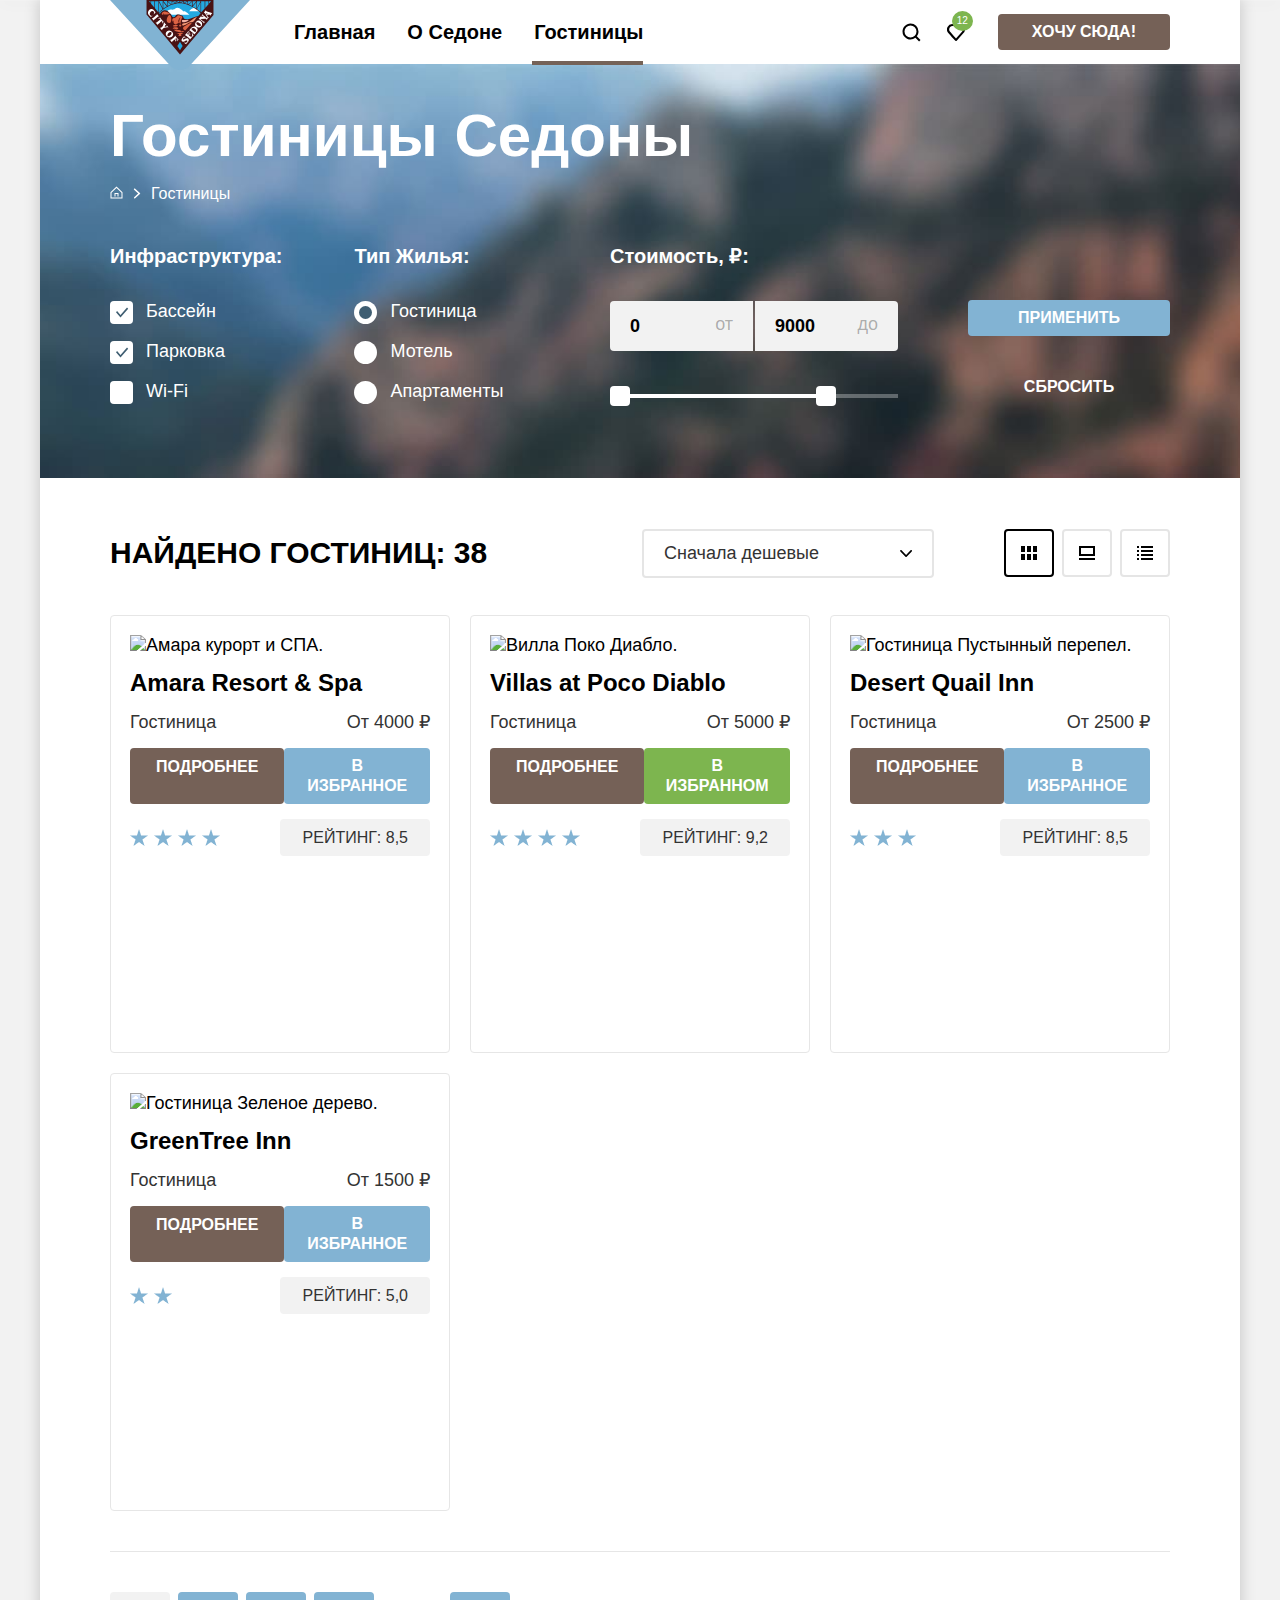
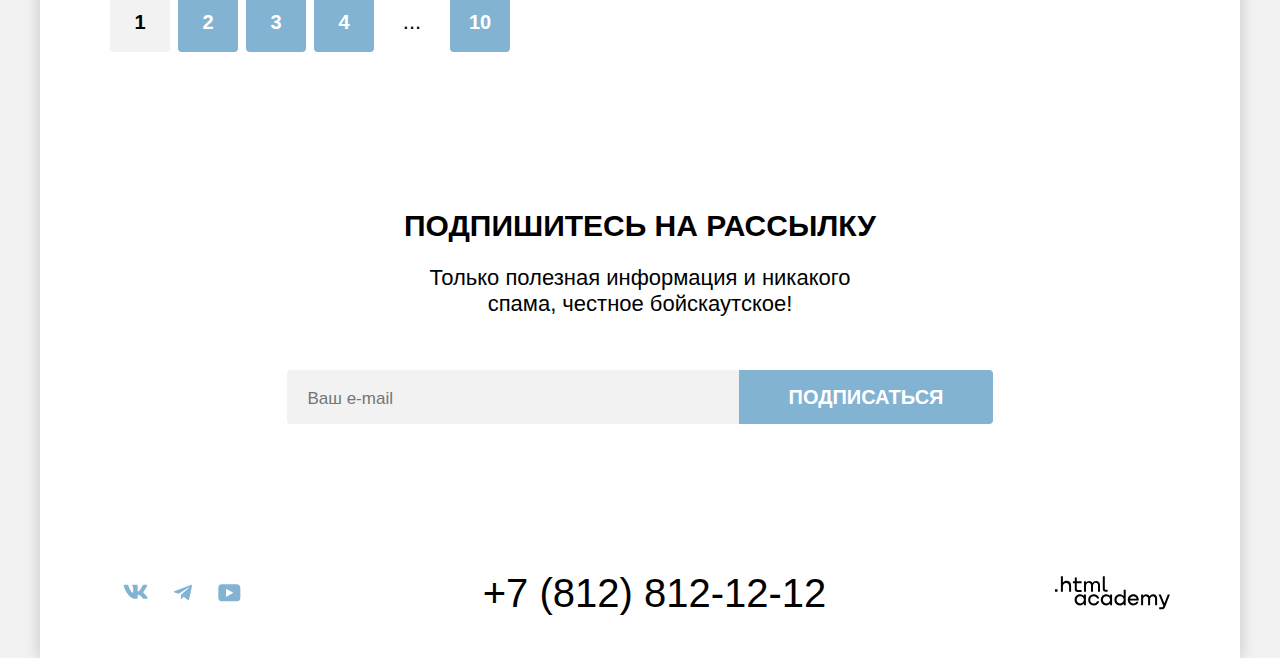
==== commit a7c8c7bf: "Revert "Отправляет на вторую проверку случайному наставнику"" ====
--- a/catalog.html
+++ b/catalog.html
@@ -1,79 +1,71 @@
 <!DOCTYPE html>
 <html lang="ru">
-
   <head>
     <meta charset="utf-8">
     <title>Каталог</title>
     <link rel="stylesheet" href="styles/style.css">
     <link rel="icon" href="favicon.ico">
   </head>
-
   <body>
     <div class="container">
-      <header class="page-header wrapper">
-        <a href="index.html" class="page-header__logo">
-          <img src="images/logo.svg" height="70" width="140" alt="Логотип Седона.">
-        </a>
-        <nav class="page-header__navigation page-navigation">
-          <ul class="page-navigation__list">
-            <li class="page-navigation__item">
-              <a href="index.html" class="page-navigation__link">Главная</a>
-            </li>
-            <li class="page-navigation__item">
-              <a class="page-navigation__link" href="about.html">О Седоне</a>
-            </li>
-            <li class="page-navigation__item">
-              <a class="page-navigation__link page-navigation__link-current">Гостиницы</a>
-            </li>
-          </ul>
-
-          <div class="page-navigation__user user-navigation">
-            <a class="user-navigation__link" href="#">
-              <svg class="user-navigation__image" xmlns="http://www.w3.org/2000/svg" width="20" height="20"
-                viewBox="0 0  20 20">
-                <path
-                  d="m19.5 18-3.7-3.67c1-1.3 1.7-2.98 1.7-4.87a8 8 0 0 0-8-7.96c-4.4 0-8 3.68-8 8.06a8 8 0 0 0 12.9 6.26l3.7 3.68 1.4-1.5Zm-10-2.48a6 6 0 0 1-6-5.96 6 6 0 0 1 12 0 6 6 0 0 1-6 5.96Z" />
-              </svg>
-              <span class="visually-hidden">Поиск</span>
-            </a>
-            <a class="user-navigation__link" href="#">
-              <svg class="user-navigation__image" xmlns="http://www.w3.org/2000/svg" width="18" height="17"
-                viewBox="0 0 18 17">
-                <path
-                  d="M8.9 17a.9.9 0 0 1-.8-.4c-5.4-6.1-6.7-7.5-7-7.9A5.4 5.4 0 0 1 5.5 0C6.8 0 8 .5 9 1.3a5.46 5.46 0 0 1 9 4.1c0 1.3-.5 2.5-1.3 3.4l-7 7.9c-.2.2-.4.3-.8.3Zm-6-9.5c.3.4 3.5 4 6.1 6.9l6.2-7c.5-.5.7-1.2.7-2 0-1.8-1.5-3.3-3.3-3.3-1 0-2 .5-2.7 1.3-.3.3-.6.4-.9.4-.3 0-.6-.2-.8-.4-.7-.8-1.7-1.3-2.7-1.3-1.8 0-3.3 1.5-3.3 3.3-.1.9.3 1.6.7 2.1-.1 0-.1 0 0 0Z" />
-              </svg>
-              <span class="user-navigation__number">12</span>
-              <span class="visually-hidden">Избранное</span>
-            </a>
-            <a class="user-navigation__button button-brown button" href="#">Хочу сюда!</a>
-          </div>
-        </nav>
-      </header>
-
-      <main class="catalog main-container">
-        <h1 class="visually-hidden">Выбор жилья в Седоне</h1>
-
-        <section class="catalog__filter filter">
-          <div class="catalog__wrapper wrapper">
-            <h2 class="catalog__heading">Гостиницы Седоны</h2>
-            <ol class="catalog__breadcrumbs breadcrumbs">
-              <li class="breadcrumbs__item">
-                <a href="index.html" class="breadcrumbs__icon">
-                  <span class="visually-hidden">Вернуться на главную</span>
-                  <svg class="breadcrumbs__svg" width="13" height="13" viewBox="0 0 13 13"
-                    xmlns="http://www.w3.org/2000/svg">
-                    <path
-                      d="M6.5 0.5L0.5 6.30006V12.5001H12.5V6.30006L6.5 0.5ZM11.5 11.5001H1.5V6.70005L6.5 1.9L11.5 6.70005V11.5001Z" />
-                    <path d="M4.5 10.5001H5.5V8.00005H7.5V10.5001H8.5V7.00005H4.5V10.5001Z" />
-                  </svg>
-                </a>
-              </li>
-              <li class="breadcrumbs__item">
-                <a class="breadcrumbs__link">Гостиницы</a>
-              </li>
-            </ol>
-
-            <form action="https://echo.htmlacademy.ru/" method="get" class="filter__form">
+    <header class="page-header wrapper">
+      <a href="index.html" class="page-header__logo">
+        <img src="images/logo.svg" height="70" width="140" alt="Логотип Седона.">
+      </a>
+      <nav class="page-header__navigation page-navigation">
+        <ul class="page-navigation__list">
+          <li class="page-navigation__item">
+            <a href="index.html" class="page-navigation__link">Главная</a>
+          </li>
+          <li class="page-navigation__item">
+            <a class="page-navigation__link" href="about.html">О Седоне</a>
+          </li>
+          <li class="page-navigation__item">
+            <a class="page-navigation__link page-navigation__link-current">Гостиницы</a>
+          </li>
+        </ul>
+
+        <div class="page-navigation__user user-navigation">
+          <a class="icon" href="#">
+            <svg class="icon__svg" xmlns="http://www.w3.org/2000/svg" width="20" height="20" viewBox="0 0  20 20"><path d="m19.5 18-3.7-3.67c1-1.3 1.7-2.98 1.7-4.87a8 8 0 0 0-8-7.96c-4.4 0-8 3.68-8 8.06a8 8 0 0 0 12.9 6.26l3.7 3.68 1.4-1.5Zm-10-2.48a6 6 0 0 1-6-5.96 6 6 0 0 1 12 0 6 6 0 0 1-6 5.96Z"/></svg>
+            <span class="visually-hidden">Поиск</span>
+          </a>
+          <a class="icon" href="#">
+            <svg class="icon__svg " xmlns="http://www.w3.org/2000/svg" width="18" height="17" viewBox="0 0 18 17"><path d="M8.9 17a.9.9 0 0 1-.8-.4c-5.4-6.1-6.7-7.5-7-7.9A5.4 5.4 0 0 1 5.5 0C6.8 0 8 .5 9 1.3a5.46 5.46 0 0 1 9 4.1c0 1.3-.5 2.5-1.3 3.4l-7 7.9c-.2.2-.4.3-.8.3Zm-6-9.5c.3.4 3.5 4 6.1 6.9l6.2-7c.5-.5.7-1.2.7-2 0-1.8-1.5-3.3-3.3-3.3-1 0-2 .5-2.7 1.3-.3.3-.6.4-.9.4-.3 0-.6-.2-.8-.4-.7-.8-1.7-1.3-2.7-1.3-1.8 0-3.3 1.5-3.3 3.3-.1.9.3 1.6.7 2.1-.1 0-.1 0 0 0Z"/></svg>
+
+            <span class="icon__buble">12</span>
+            <span class="visually-hidden">Избранное</span>
+          </a>
+          <a class="user-navigation__button button-brown button" href="#">Хочу сюда!</a>
+        </div>
+      </nav>
+    </header>
+
+    <main class="catalog main-container">
+      <h1 class="visually-hidden">Выбор жилья в Седоне</h1>
+
+      <section class="catalog__filter filter">
+        <div class="catalog__wrapper wrapper">
+          <h2 class="catalog__heading">
+              Гостиницы Седоны
+          </h2>
+          <ol class="catalog__breadcrumbs breadcrumbs">
+            <li class="breadcrumbs__item">
+              <a href="index.html" class="breadcrumbs__icon">
+                <span class="visually-hidden">Вернуться на главную</span>
+                  <svg class="breadcrumbs__svg" width="13" height="13" viewBox="0 0 13 13" xmlns="http://www.w3.org/2000/svg">
+                    <path d="M6.5 0.5L0.5 6.30006V12.5001H12.5V6.30006L6.5 0.5ZM11.5 11.5001H1.5V6.70005L6.5 1.9L11.5 6.70005V11.5001Z"/>
+                    <path d="M4.5 10.5001H5.5V8.00005H7.5V10.5001H8.5V7.00005H4.5V10.5001Z"/>
+                </svg>
+              </a>
+            </li>
+            <li class="breadcrumbs__item">
+              <a class="breadcrumbs__link">Гостиницы</a>
+            </li>
+          </ol>
+
+          <form action="https://echo.htmlacademy.ru/" method="get" class="filter__form">
+
 
               <fieldset class="filter__group filter__infrastructure">
                 <legend class="filter__title">Инфраструктура:</legend>
@@ -101,64 +93,62 @@
                   </li>
                 </ul>
               </fieldset>
-
               <fieldset class="filter__group filter__type">
                 <legend class="filter__title">Тип Жилья:</legend>
                 <ul class="filter__list">
-                  <li class="filter__item">
-                    <label class="filter__control">
-                      <input class="filter__control-input visually-hidden" type="radio" name="type-of-placement"
-                        value="hotels" checked>
+
+                  <li class="filter__item">
+                    <label class="filter__control">
+                      <input class="filter__control-input visually-hidden" type="radio" name="type-of-placement" value="hotels" checked>
                       <span class="filter__control-mark"></span>
                       <span class="filter__control-label">Гостиница</span>
                     </label>
                   </li>
                   <li class="filter__item">
                     <label class="filter__control">
-                      <input class="filter__control-input visually-hidden" name="type-of-placement" value="motel"
-                        type="radio">
+                      <input class="filter__control-input visually-hidden" name="type-of-placement" value="motel" type="radio">
                       <span class="filter__control-mark"></span>
                       <span class="filter__control-label">Мотель</span>
                     </label>
                   </li>
                   <li class="filter__item">
                     <label class="filter__control">
-                      <input class="filter__control-input visually-hidden" name="type-of-placement" value="apartments"
-                        type="radio">
+                      <input class="filter__control-input visually-hidden" name="type-of-placement" value="apartments" type="radio">
                       <span class="filter__control-mark"></span>
                       <span class="filter__control-label">Апартаменты</span>
                     </label>
                   </li>
                 </ul>
               </fieldset>
+
+
 
               <fieldset class="filter__group filter__price">
                 <legend class="filter__title">Стоимость, ₽:</legend>
                 <div class="filter__wrapper">
                   <label class="filter__control-value">
-                    <input class="filter__control-min input-text" name="min-price" placeholder="" value="0"
-                      type="number">
+                    <input class="filter__control-min input-text" name="min-price" placeholder="" value="0" type="number">
                     <span class="filter__control-text">от</span>
                   </label>
-
                   <label class="filter__control-value">
-                    <input class="filter__control-max input-text" name="max-price" placeholder="" value="9000"
-                      type="number">
+                    <input class="filter__control-max input-text" name="max-price" placeholder=""  value="9000" type="number">
                     <span class="filter__control-text">до</span>
                   </label>
                 </div>
+
+
 
                 <div class="filter__range range">
                   <div class="range__scale">
                     <div class="range__bar" style="left: 0; width: 226px;">
                       <button class="range__button range__button--min button" type="button">
-                        <span class="visually-hidden">Начальная цена</span>
                       </button>
                       <button class="range__button range__button--max button" type="button">
-                        <span class="visually-hidden">Конечная цена</span>
                       </button>
                     </div>
                   </div>
+
+
                 </div>
               </fieldset>
 
@@ -167,9 +157,11 @@
                 <button class="filter__button-reset button" type="reset">Сбросить</button>
               </div>
 
-            </form>
-          </div>
-        </section>
+          </form>
+        </div>
+      </section>
+
+
 
         <section class="catalog__found found">
           <h2 class="visually-hidden">Результаты поиска</h2>
@@ -194,32 +186,21 @@
 
               <ul class="found__view view">
                 <li class="view__item">
-                  <a class="view__link view__link-current" href="#">
+                  <a class="view__link view__link-current" href="#" >
                     <span class="visually-hidden">Показать сеткой</span>
-                    <svg class="view__svg" xmlns="http://www.w3.org/2000/svg" width="16" height="14"
-                      viewBox="0 0 16 14">
-                      <path fill="#000"
-                        d="M4 0H0v6h4V0ZM16 0h-4v6h4V0ZM10 0H6v6h4V0ZM4 8H0v6h4V8ZM16 8h-4v6h4V8ZM10 8H6v6h4V8Z" />
-                    </svg>
+                    <svg class="view__svg" xmlns="http://www.w3.org/2000/svg" width="16" height="14" viewBox="0 0 16 14"><path fill="#000" d="M4 0H0v6h4V0ZM16 0h-4v6h4V0ZM10 0H6v6h4V0ZM4 8H0v6h4V8ZM16 8h-4v6h4V8ZM10 8H6v6h4V8Z"/></svg>
                   </a>
                 </li>
                 <li class="view__item">
                   <a class="view__link" href="#">
                     <span class="visually-hidden">Показать карточками</span>
-                    <svg class="view__svg" xmlns="http://www.w3.org/2000/svg" width="16" height="14"
-                      viewBox="0 0 16 14">
-                      <path fill="#000" d="M16 12H0v2h16v-2ZM14 2v6H2V2h12Zm2-2H0v10h16V0Z" />
-                    </svg>
+                    <svg class="view__svg" xmlns="http://www.w3.org/2000/svg" width="16" height="14" viewBox="0 0 16 14"><path fill="#000" d="M16 12H0v2h16v-2ZM14 2v6H2V2h12Zm2-2H0v10h16V0Z"/></svg>
                   </a>
                 </li>
                 <li class="view__item">
                   <a class="view__link" href="#">
                     <span class="visually-hidden">Показать списком</span>
-                    <svg class="view__svg" xmlns="http://www.w3.org/2000/svg" width="16" height="14"
-                      viewBox="0 0 16 14">
-                      <path fill="#000"
-                        d="M2 0H0v2h2V0ZM16 0H4v2h12V0ZM2 4H0v2h2V4ZM16 4H4v2h12V4ZM2 8H0v2h2V8ZM16 8H4v2h12V8ZM2 12H0v2h2v-2ZM16 12H4v2h12v-2Z" />
-                    </svg>
+                    <svg class="view__svg" xmlns="http://www.w3.org/2000/svg" width="16" height="14" viewBox="0 0 16 14"><path fill="#000" d="M2 0H0v2h2V0ZM16 0H4v2h12V0ZM2 4H0v2h2V4ZM16 4H4v2h12V4ZM2 8H0v2h2V8ZM16 8H4v2h12V8ZM2 12H0v2h2v-2ZM16 12H4v2h12v-2Z"/></svg>
                   </a>
                 </li>
               </ul>
@@ -231,8 +212,8 @@
               <li class="catalog__item">
                 <article class="catalog__item-cart">
                   <a class="catalog__cart-link" href="#">
-                    <img class="catalog__item-image" src="images/catalog/catalog-1.jpg" width="300" height="212"
-                      alt="Амара курорт и СПА.">
+                    <img class="catalog__item-image" src="images/catalog/catalog-1.jpg" width="300" height="212" alt="Амара курорт и СПА.">
+
                     <h3 class="catalog__item-title">Amara Resort & Spa</h3>
                   </a>
 
@@ -263,8 +244,7 @@
               <li class="catalog__item">
                 <article class="catalog__item-cart">
                   <a class="catalog__cart-link" href="#">
-                    <img src="images/catalog/catalog-2.jpg" width="300" height="212" alt="Вилла Поко Диабло."
-                      class="catalog__item-image">
+                    <img src="images/catalog/catalog-2.jpg" width="300" height="212" alt="Вилла Поко Диабло." class="catalog__item-image">
                     <h3 class="catalog__item-title">Villas at Poco Diablo</h3>
                   </a>
                   <div class="catalog__price">
@@ -278,11 +258,11 @@
                   </div>
                   <div class="catalog__rate">
                     <p class="catalog__item-stars">
-                      <span class="visually-hidden">4 звезды</span>
-                      <span class="star"></span>
-                      <span class="star"></span>
-                      <span class="star"></span>
-                      <span class="star"></span>
+                    <span class="visually-hidden">4 звезды</span>
+                    <span class="star"></span>
+                    <span class="star"></span>
+                    <span class="star"></span>
+                    <span class="star"></span>
                     </p>
                     <p class="catalog__rating">Рейтинг: 9,2</p>
                   </div>
@@ -291,8 +271,7 @@
               <li class="catalog__item">
                 <article class="catalog__item-cart">
                   <a class="catalog__cart-link" href="#">
-                    <img src="images/catalog/catalog-3.jpg" width="300" height="212" alt="Гостиница Пустынный перепел."
-                      class="catalog__item-image">
+                    <img src="images/catalog/catalog-3.jpg" width="300" height="212" alt="Гостиница Пустынный перепел." class="catalog__item-image">
                     <h3 class="catalog__item-title">Desert Quail Inn</h3>
                   </a>
 
@@ -307,10 +286,10 @@
                   </div>
                   <div class="catalog__rate">
                     <p class="catalog__item-stars">
-                      <span class="visually-hidden">3 звезды</span>
-                      <span class="star"></span>
-                      <span class="star"></span>
-                      <span class="star"></span>
+                    <span class="visually-hidden">3 звезды</span>
+                    <span class="star"></span>
+                    <span class="star"></span>
+                    <span class="star"></span>
                     </p>
                     <p class="catalog__rating">Рейтинг: 8,5</p>
                   </div>
@@ -321,8 +300,7 @@
               <li class="catalog__item">
                 <article class="catalog__item-cart">
                   <a class="catalog__cart-link" href="#">
-                    <img src="images/catalog/catalog-4.jpg" width="300" height="212" alt="Гостиница Зеленое дерево."
-                      class="catalog__item-image">
+                    <img src="images/catalog/catalog-4.jpg" width="300" height="212" alt="Гостиница Зеленое дерево." class="catalog__item-image">
                     <h3 class="catalog__item-title">GreenTree Inn</h3>
                   </a>
 
@@ -343,90 +321,83 @@
                     </p>
                     <p class="catalog__rating">Рейтинг: 5,0</p>
                   </div>
+
                 </article>
               </li>
             </ul>
 
             <ol class="catalog__paganation paganation">
-              <li class="paganation__item">
-                <a class="paganation__link paganation__link--current">1</a>
-              </li>
-              <li class="paganation__item">
-                <a href="#" class="paganation__link">2</a>
-              </li>
-              <li class="paganation__item">
-                <a href="#" class="paganation__link">3</a>
-              </li>
-              <li class="paganation__item">
-                <a href="#" class="paganation__link">4</a>
-              </li>
-              <li class=" paganation__item" aria-label="Показать еще.">
-                <a href="#" class="paganation__link paganation__link--transporent">...</a>
-              </li>
-              <li class="paganation__item">
-                <a href="#" class="paganation__link">10</a>
-              </li>
+            <li class="paganation__item">
+              <a class="paganation__link paganation__link--current">1</a>
+            </li>
+            <li class="paganation__item">
+              <a href="#" class="paganation__link">2</a>
+            </li>
+            <li class="paganation__item">
+              <a href="#" class="paganation__link">3</a>
+            </li>
+            <li class="paganation__item">
+              <a href="#" class="paganation__link">4</a>
+            </li>
+            <li class=" paganation__item" aria-label="Показать еще">
+              <a href="#" class="paganation__link paganation__link--transporent">...</a>
+            </li>
+            <li class="paganation__item">
+              <a href="#" class="paganation__link">10</a>
+            </li>
             </ol>
           </div>
         </section>
 
+
         <section class="catalog__mailing mailing">
+
           <h2 class="mailing__heading main-heading">Подпишитесь на рассылку</h2>
-          <p class="mailing__tagline">Только полезная информация и никакого спама, честное бойскаутское!</p>
+          <p class="mailing__tagline main-tagline">Только полезная информация и никакого спама, честное бойскаутское!</p>
           <form action="https://echo.htmlacademy.ru/" method="post" class="mailing__form">
             <label for="mail" class="visually-hidden">
               Ваша электоронная почта
             </label>
-            <input class="mailing__mail" id="mail" type="text" value="" name="email" placeholder="Ваш e-mail">
+              <input class="mailing__mail" id="mail" type="text" value="" name="email" placeholder="Ваш e-mail">
             <button class="mailing__button button-blue button" type="submit">Подписаться</button>
           </form>
         </section>
-      </main>
-
-      <footer class="page-footer wrapper">
-        <div class="socials">
-          <h2 class="visually-hidden">Мы в социальных сетях</h2>
-          <ul class="socials__list">
-            <li class="socials__item ">
-              <a href="https://vk.com/htmlacademy" class="socials__link">
-                <span class="visually-hidden">Вконтакте</span>
-                <svg class="socials__svg" xmlns="http://www.w3.org/2000/svg" width="25" height="15" viewBox="0 0 25 15">
-                  <path fill-rule="evenodd"
-                    d="M24.12 1.8c.16-.54 0-.94-.8-.94H20.7c-.67 0-.98.34-1.15.73 0 0-1.33 3.2-3.22 5.27-.61.6-.9.8-1.23.8-.16 0-.41-.2-.41-.75v-5.1c0-.66-.19-.95-.74-.95H9.82c-.42 0-.67.3-.67.59 0 .62.95.76 1.04 2.51v3.8c0 .83-.15.98-.48.98-.9 0-3.06-3.2-4.34-6.88-.25-.72-.5-1-1.18-1H1.57c-.75 0-.9.34-.9.73 0 .68.89 4.07 4.14 8.55 2.17 3.06 5.23 4.72 8 4.72 1.68 0 1.88-.37 1.88-1v-2.32c0-.74.16-.88.7-.88.38 0 1.05.19 2.6 1.66 1.79 1.75 2.08 2.54 3.08 2.54h2.63c.75 0 1.12-.37.9-1.1-.23-.72-1.08-1.77-2.2-3.02-.62-.71-1.54-1.48-1.82-1.86-.39-.5-.28-.71 0-1.15 0 0 3.2-4.42 3.54-5.93Z"
-                    clip-rule="evenodd" />
-                </svg>
-              </a>
-            </li>
-            <li class="socials__item ">
-              <a href="https://t.me/htmlacademy" class="socials__link">
-                <span class="visually-hidden">Телеграм</span>
-                <svg class="socials__svg" xmlns="http://www.w3.org/2000/svg" width="18" height="16" viewBox="0 0 18 16">
-                  <path
-                    d="M16.79.96.84 7.1c-1.09.44-1.08 1.05-.2 1.32l4.1 1.28 9.47-5.98c.44-.27.85-.13.52.17l-7.68 6.93-.28 4.22c.41 0 .6-.2.83-.41l1.99-1.94 4.13 3.06c.77.42 1.31.2 1.5-.71l2.72-12.8c.28-1.1-.43-1.61-1.16-1.28Z" />
-                </svg>
-              </a>
-            </li>
-            <li class="socials__item ">
-              <a href=" https://www.youtube.com/user/htmlacademyru" class="socials__link">
-                <span class="visually-hidden">Youtube</span>
-                <svg class="socials__svg" xmlns="http://www.w3.org/2000/svg" width="23" height="18" viewBox="0 0 23 18">
-                  <path
-                    d="M18.94.36H3.51C1.65.36.33 1.95.33 3.76v10.09c0 1.91 1.32 3.5 3.18 3.5h15.65c1.64 0 3.17-1.59 3.17-3.4V3.76c-.22-1.8-1.53-3.4-3.39-3.4ZM7.99 12.89V4.82l7.34 4.04-7.34 4.03Z" />
-                </svg>
-              </a>
-            </li>
-          </ul>
-        </div>
-        <a class="page-footer__phone" href="tel:+78128121212" aria-label="Наш телефон.">+7 (812) 812-12-12</a>
+    </main>
+
+    <footer class="page-footer wrapper">
+      <div class="socials">
+        <h2 class="visually-hidden">Мы в социальных сетях</h2>
+        <ul class="socials__list">
+          <li class="socials__item ">
+            <a href="https://vk.com/htmlacademy" class="socials__link">
+              <span class="visually-hidden">Вконтакте</span>
+              <svg  class="socials__svg" xmlns="http://www.w3.org/2000/svg" width="25" height="15" viewBox="0 0 25 15"><path fill-rule="evenodd" d="M24.12 1.8c.16-.54 0-.94-.8-.94H20.7c-.67 0-.98.34-1.15.73 0 0-1.33 3.2-3.22 5.27-.61.6-.9.8-1.23.8-.16 0-.41-.2-.41-.75v-5.1c0-.66-.19-.95-.74-.95H9.82c-.42 0-.67.3-.67.59 0 .62.95.76 1.04 2.51v3.8c0 .83-.15.98-.48.98-.9 0-3.06-3.2-4.34-6.88-.25-.72-.5-1-1.18-1H1.57c-.75 0-.9.34-.9.73 0 .68.89 4.07 4.14 8.55 2.17 3.06 5.23 4.72 8 4.72 1.68 0 1.88-.37 1.88-1v-2.32c0-.74.16-.88.7-.88.38 0 1.05.19 2.6 1.66 1.79 1.75 2.08 2.54 3.08 2.54h2.63c.75 0 1.12-.37.9-1.1-.23-.72-1.08-1.77-2.2-3.02-.62-.71-1.54-1.48-1.82-1.86-.39-.5-.28-.71 0-1.15 0 0 3.2-4.42 3.54-5.93Z" clip-rule="evenodd"/></svg>
+            </a>
+          </li>
+          <li class="socials__item ">
+            <a href="https://t.me/htmlacademy" class="socials__link">
+              <span class="visually-hidden">Телеграм</span>
+              <svg class="socials__svg" xmlns="http://www.w3.org/2000/svg" width="18" height="16" viewBox="0 0 18 16"><path d="M16.79.96.84 7.1c-1.09.44-1.08 1.05-.2 1.32l4.1 1.28 9.47-5.98c.44-.27.85-.13.52.17l-7.68 6.93-.28 4.22c.41 0 .6-.2.83-.41l1.99-1.94 4.13 3.06c.77.42 1.31.2 1.5-.71l2.72-12.8c.28-1.1-.43-1.61-1.16-1.28Z"/></svg>
+            </a>
+          </li>
+          <li class="socials__item ">
+            <a href=" https://www.youtube.com/user/htmlacademyru" class="socials__link">
+              <span class="visually-hidden">Youtube</span>
+              <svg class="socials__svg" xmlns="http://www.w3.org/2000/svg" width="23" height="18" viewBox="0 0 23 18"><path d="M18.94.36H3.51C1.65.36.33 1.95.33 3.76v10.09c0 1.91 1.32 3.5 3.18 3.5h15.65c1.64 0 3.17-1.59 3.17-3.4V3.76c-.22-1.8-1.53-3.4-3.39-3.4ZM7.99 12.89V4.82l7.34 4.04-7.34 4.03Z"/></svg>
+
+            </a>
+          </li>
+        </ul>
+      </div>
+        <a  class="page-footer__phone" href="tel:+78128121212" aria-label="Наш телефон.">+7 (812) 812-12-12</a>
 
         <a href="https://htmlacademy.ru/" class="page-footer__developer" aria-label="Сайт разработчика сайта.">
-          <svg class="icon-developer" xmlns="http://www.w3.org/2000/svg" width="115" height="34" viewBox="0 0 115 34">
-            <path
-              d="M0 13.26v2.6h2.5v-2.6H0ZM11.6 4.86c-1.6 0-2.8.7-3.6 1.7h-.1V.36h-2v15.5h2v-5.3c0-2.1 1.3-3.6 3.3-3.6 1.8 0 2.9 1.4 2.9 3.2v5.7h2v-6.1c.1-3-1.8-4.9-4.5-4.9ZM26.6 5.16h-4.8v-3.7h-2v3.8h-1.9v2h1.9v6c0 1.7 1 2.7 2.7 2.7h4.1v-2h-3.7c-.7 0-1.1-.4-1.1-1.1v-5.7h4.8v-2ZM41.1 4.96c-1.6 0-2.9.8-3.5 2.1h-.1c-.6-1.2-1.8-2.1-3.4-2.1-1.4 0-2.5.8-3.1 1.8h-.1v-1.6H29v10.6h2v-5.4c0-2 1-3.5 2.6-3.5 1.5 0 2.4 1 2.4 2.6v6.3h2v-5.6c0-2.4 1.4-3.3 2.6-3.3 1.5 0 2.4 1 2.4 2.6v6.3h2v-6.5c.1-2.5-1.4-4.3-3.9-4.3ZM47.8 13.06c0 1.7 1 2.7 2.8 2.7h2v-2h-1.7c-.7 0-1.1-.4-1.1-1.1V.36h-2v12.7ZM28.9 20.06c-.9-1.1-2.2-1.8-3.9-1.8-3.1 0-5.4 2.3-5.4 5.6s2.3 5.6 5.4 5.6c1.8 0 3-.8 3.8-1.9h.1v1.6h2v-10.6h-2v1.5Zm-3.6 7.4c-2.2 0-3.6-1.6-3.6-3.6s1.4-3.6 3.6-3.6 3.6 1.6 3.6 3.6c0 1.9-1.4 3.6-3.6 3.6ZM44.2 22.36c-.5-2.4-2.6-4.1-5.4-4.1a5.4 5.4 0 0 0-5.6 5.6c0 3.1 2.2 5.6 5.6 5.6 2.8 0 4.9-1.8 5.4-4.2h-2.1a3.4 3.4 0 0 1-3.3 2.3c-2.2 0-3.6-1.6-3.6-3.6s1.4-3.6 3.6-3.6c1.6 0 2.8 1 3.3 2.2h2.1v-.2ZM55.1 20.06c-.9-1.1-2.2-1.8-3.9-1.8-3.1 0-5.4 2.3-5.4 5.6s2.3 5.6 5.4 5.6c1.8 0 3-.8 3.8-1.9h.1v1.6h2v-10.6h-2v1.5Zm-3.6 7.4c-2.2 0-3.6-1.6-3.6-3.6s1.4-3.6 3.6-3.6 3.6 1.6 3.6 3.6c0 1.9-1.5 3.6-3.6 3.6ZM68.7 20.16c-.9-1.1-2.2-1.9-3.9-1.9-3.1 0-5.4 2.3-5.4 5.6s2.2 5.6 5.4 5.6c1.7 0 3-.8 3.8-1.8h.1v1.5h2v-15.4h-2v6.4Zm-3.6 7.3c-2.2 0-3.6-1.6-3.6-3.6s1.4-3.6 3.6-3.6 3.6 1.6 3.6 3.6c-.1 2-1.5 3.6-3.6 3.6ZM78.3 18.26c-3.3 0-5.5 2.5-5.5 5.6 0 3 2.1 5.6 5.5 5.6 2.5 0 4.5-1.3 5.2-3.6h-2.1c-.5 1-1.6 1.6-3 1.6-1.9 0-3.3-1.3-3.4-2.9h8.8c.2-3.6-2-6.3-5.5-6.3Zm0 1.9c1.7 0 3 1 3.3 2.6h-6.5c.3-1.5 1.5-2.6 3.2-2.6ZM98.2 18.26c-1.6 0-2.9.8-3.6 2h-.1c-.6-1.2-1.8-2-3.4-2-1.4 0-2.5.7-3.1 1.8v-1.5h-1.9v10.6h2v-5.4c0-2 1-3.4 2.6-3.5 1.5 0 2.4 1 2.4 2.6v6.3h2v-5.6c0-2.4 1.4-3.3 2.6-3.3 1.5 0 2.4 1 2.4 2.6v6.3h2v-6.5c.1-2.6-1.4-4.4-3.9-4.4ZM109.4 27.36l-3.6-8.9h-2.2l4.8 11.6c-.3.9-.7 1.2-1.7 1.2h-2.5v2h2.5c1.8 0 2.8-.8 3.5-2.6l4.7-12.2h-2.1l-3.4 8.9Z" />
-          </svg>
+          <svg class="icon-developer" xmlns="http://www.w3.org/2000/svg" width="115" height="34" viewBox="0 0 115 34"><path d="M0 13.26v2.6h2.5v-2.6H0ZM11.6 4.86c-1.6 0-2.8.7-3.6 1.7h-.1V.36h-2v15.5h2v-5.3c0-2.1 1.3-3.6 3.3-3.6 1.8 0 2.9 1.4 2.9 3.2v5.7h2v-6.1c.1-3-1.8-4.9-4.5-4.9ZM26.6 5.16h-4.8v-3.7h-2v3.8h-1.9v2h1.9v6c0 1.7 1 2.7 2.7 2.7h4.1v-2h-3.7c-.7 0-1.1-.4-1.1-1.1v-5.7h4.8v-2ZM41.1 4.96c-1.6 0-2.9.8-3.5 2.1h-.1c-.6-1.2-1.8-2.1-3.4-2.1-1.4 0-2.5.8-3.1 1.8h-.1v-1.6H29v10.6h2v-5.4c0-2 1-3.5 2.6-3.5 1.5 0 2.4 1 2.4 2.6v6.3h2v-5.6c0-2.4 1.4-3.3 2.6-3.3 1.5 0 2.4 1 2.4 2.6v6.3h2v-6.5c.1-2.5-1.4-4.3-3.9-4.3ZM47.8 13.06c0 1.7 1 2.7 2.8 2.7h2v-2h-1.7c-.7 0-1.1-.4-1.1-1.1V.36h-2v12.7ZM28.9 20.06c-.9-1.1-2.2-1.8-3.9-1.8-3.1 0-5.4 2.3-5.4 5.6s2.3 5.6 5.4 5.6c1.8 0 3-.8 3.8-1.9h.1v1.6h2v-10.6h-2v1.5Zm-3.6 7.4c-2.2 0-3.6-1.6-3.6-3.6s1.4-3.6 3.6-3.6 3.6 1.6 3.6 3.6c0 1.9-1.4 3.6-3.6 3.6ZM44.2 22.36c-.5-2.4-2.6-4.1-5.4-4.1a5.4 5.4 0 0 0-5.6 5.6c0 3.1 2.2 5.6 5.6 5.6 2.8 0 4.9-1.8 5.4-4.2h-2.1a3.4 3.4 0 0 1-3.3 2.3c-2.2 0-3.6-1.6-3.6-3.6s1.4-3.6 3.6-3.6c1.6 0 2.8 1 3.3 2.2h2.1v-.2ZM55.1 20.06c-.9-1.1-2.2-1.8-3.9-1.8-3.1 0-5.4 2.3-5.4 5.6s2.3 5.6 5.4 5.6c1.8 0 3-.8 3.8-1.9h.1v1.6h2v-10.6h-2v1.5Zm-3.6 7.4c-2.2 0-3.6-1.6-3.6-3.6s1.4-3.6 3.6-3.6 3.6 1.6 3.6 3.6c0 1.9-1.5 3.6-3.6 3.6ZM68.7 20.16c-.9-1.1-2.2-1.9-3.9-1.9-3.1 0-5.4 2.3-5.4 5.6s2.2 5.6 5.4 5.6c1.7 0 3-.8 3.8-1.8h.1v1.5h2v-15.4h-2v6.4Zm-3.6 7.3c-2.2 0-3.6-1.6-3.6-3.6s1.4-3.6 3.6-3.6 3.6 1.6 3.6 3.6c-.1 2-1.5 3.6-3.6 3.6ZM78.3 18.26c-3.3 0-5.5 2.5-5.5 5.6 0 3 2.1 5.6 5.5 5.6 2.5 0 4.5-1.3 5.2-3.6h-2.1c-.5 1-1.6 1.6-3 1.6-1.9 0-3.3-1.3-3.4-2.9h8.8c.2-3.6-2-6.3-5.5-6.3Zm0 1.9c1.7 0 3 1 3.3 2.6h-6.5c.3-1.5 1.5-2.6 3.2-2.6ZM98.2 18.26c-1.6 0-2.9.8-3.6 2h-.1c-.6-1.2-1.8-2-3.4-2-1.4 0-2.5.7-3.1 1.8v-1.5h-1.9v10.6h2v-5.4c0-2 1-3.4 2.6-3.5 1.5 0 2.4 1 2.4 2.6v6.3h2v-5.6c0-2.4 1.4-3.3 2.6-3.3 1.5 0 2.4 1 2.4 2.6v6.3h2v-6.5c.1-2.6-1.4-4.4-3.9-4.4ZM109.4 27.36l-3.6-8.9h-2.2l4.8 11.6c-.3.9-.7 1.2-1.7 1.2h-2.5v2h2.5c1.8 0 2.8-.8 3.5-2.6l4.7-12.2h-2.1l-3.4 8.9Z"/></svg>
         </a>
-      </footer>
-    </div>
+    </footer>
+  </div>
   </body>
 
+
+
 </html>
--- a/styles/style.css
+++ b/styles/style.css
@@ -16,8 +16,10 @@
 
 
 body {
+
   margin: 0;
   height: 1px;
+
   font-family: "PT Sans", sans-serif;
   font-style: normal;
   font-size: 18px;
@@ -25,9 +27,10 @@
   font-weight: 400;
   color: #000000;
   background-color: #F2F2F2;
+
   box-shadow: 0 0 15px rgba(0, 0, 0, 0.2);
-}
-
+
+}
 .container{
   display: flex;
   flex-direction: column;
@@ -35,14 +38,14 @@
   width: 1200px;
   margin: 0 auto;
   background-color: #ffffff;
+
   box-shadow: 0 0 15px rgba(0, 0, 0, 0.2);
-}
-
+
+}
 .wrapper {
   padding-left: 70px;
   padding-right: 70px;
 }
-
 .visually-hidden {
   position: absolute;
   width: 1px;
@@ -55,12 +58,12 @@
   clip: rect(0 0 0 0);
   overflow: hidden;
 }
-
 .page-header {
   display: flex;
   justify-content: start;
-}
-
+
+
+}
 .page-header__logo {
   width: 140px;
   height: 70px;
@@ -73,20 +76,23 @@
   display: flex;
   justify-content: space-between;
   align-items: center;
+  flex-wrap: wrap;
   flex-grow: 1;
-}
+
+}
+
+
 
 .page-navigation__list {
-
   display: flex;
   list-style: none;
-  flex-wrap: wrap;
+
   margin: 0;
   padding: 0;
+
 }
 
 .page-navigation__link {
-  display: block;
   padding: 20px 16px;
   position: relative;
   font-size: 20px;
@@ -105,45 +111,39 @@
 bottom: 0;
 outline: 2px solid #756257;
 z-index: 0;
-}
-
+
+}
 .user-navigation {
-  max-width: 370px;
   display: flex;
   align-items: center;
   flex-wrap: wrap;
-  flex-shrink: 0;
-}
-
-.user-navigation__link {
+
+}
+.icon {
   position: relative;
+
   text-decoration: none;
   padding: 22px 13px;
 }
-
-.user-navigation__image {
+.icon__svg {
   display: block;
   fill:#000000;
 }
-
-.user-navigation__link:hover .user-navigation__image {
+.icon:hover .icon__svg {
   fill: #68A2CA;
 }
-
-.user-navigation__link:focus-visible .user-navigation__image {
+.icon:focus-visible .icon__svg {
   outline: none;
   fill: #68A2CA;
 }
-
-.user-navigation__link:focus-visible {
-  outline: none;
-}
-
-.user-navigation__link:active .user-navigation__image {
+.icon:focus-visible{
+  outline: none;
+}
+.icon:active .icon__svg {
   opacity: 0.5;
 }
 
-.user-navigation__number {
+.icon__buble {
   position: absolute;
   background-color: #7DB54F;
   padding:5px;
@@ -155,25 +155,24 @@
   top: 15%;
   left: 41%;
 }
-
 .user-navigation__button {
   margin-left: 20px;
-}
-
+
+}
 .main-index__hero {
   background-color: #82B3D3;
-  background: url("../images/background.svg") no-repeat bottom,
-  url("../images/index-background.jpg") no-repeat top;
-  background-size: 100% auto;
-  text-align: center;
-  padding-top: 51px;
-  padding-bottom: 76px
-}
-
+  background: url(../images/background.svg) no-repeat bottom,
+  url(../images/index-background.jpg) no-repeat top;
+
+background-size: 100% auto;
+text-align: center;
+padding-top: 51px;
+padding-bottom: 76px
+
+}
 .main-container {
   flex-grow: 1;
 }
-
 .button {
   font-family: "PT Sans", sans-serif;
   text-decoration: none;
@@ -187,37 +186,35 @@
   cursor: pointer;
   border-radius: 4px;
 }
-
 .button:disabled,
 .button:hover:disabled {
   background-color: #E5E5E5;
   cursor:default;
 }
-
 .button-brown {
+
   background-color: #756157;
   padding: 8px 34px;
-}
-
+
+}
 .button-brown:hover {
   background-color: #615048;
 }
-
 .button-brown:focus {
   outline: none;
   background-color: #615048;
 }
-
 .button-brown:active {
   color: rgba(255, 255, 255, 0.3);
   background-color: #756157;
-}
+
+}
+
 
 .advantages {
   text-align: center;
   padding-top: 70px;
 }
-
 .advantages__heading {
   display: inline-block;
   max-width: 640px;
@@ -237,6 +234,7 @@
   line-height: 26px;
   max-width: 700px;
   display: inline-block;
+
 }
 
 .advantages__list {
@@ -245,13 +243,16 @@
   list-style: none;
   margin: 0;
   padding: 0;
-}
-
+
+
+}
 .advantages__item {
   background-color:rgba(131, 179, 211, 0.12);
   color: #333333;
 }
 
+
+
 .advantages__block {
   background-color: #82B3D3;
   color:#ffffff;
@@ -273,7 +274,6 @@
 .advantages__item:nth-child(3n+3) {
  background-color: rgba(131, 179, 211, 0.2);
 }
-
 .advantages__title {
   position: relative;
   display: block;
@@ -285,7 +285,6 @@
   line-height: 28px;
   text-transform: uppercase;
 }
-
 .advantages__title::after {
   content:"";
   position: absolute;
@@ -295,7 +294,6 @@
   outline: 2px solid rgba(0, 0, 0, 0.3);
   z-index: 0;
 }
-
 .advantages__block .advantages__title::after {
   content:"";
   position: absolute;
@@ -309,12 +307,11 @@
 .advantages__description {
   margin: 0;
 }
-
 .services {
   text-align: center;
   padding-top: 64px;
-}
-
+
+}
 .services__heading {
   display: inline-block;
   width: 640px;
@@ -328,35 +325,35 @@
 }
 
 .services__tagline {
-  max-width: 700px;
-  margin: 0 auto 64px;
+  margin-top: 0;
+  margin-bottom: 64px;
   font-size: 22px;
   line-height: 26px;
 }
-
 .services__item {
   background-color: rgba(131, 179, 211, 0.12);
   padding: 77px 80px 63px;
   width: 400px;
 }
-
 .services__item:nth-child(3n+2) {
   background-color: #ffffff;
 }
 
+
+
 .services__title {
+
   font-weight: 700;
   font-size: 24px;
   line-height: 28px;
   text-transform: uppercase;
   margin-top: 25px;
   margin-bottom: 30px;
-}
-
+
+}
 .services__description {
   color: #333333;
 }
-
 .services__list {
   margin: 0;
   padding: 0;
@@ -364,18 +361,18 @@
   display: flex;
 }
 
+
 .image-housing {
   display: inline-block;
-  background-image: url("../images/home.svg");
+  background-image: url(../images/home.svg);
   background-repeat: no-repeat;
   background-position: left 13px top 2px;
   width: 100px;
   height: 76px;
 }
-
 .image-eat {
   display: inline-block;
-  background-image: url("../images/food.svg");
+  background-image: url(../images/food.svg);
   background-repeat:no-repeat;
   background-position: left 12px top 4px;
   width: 98px;
@@ -384,7 +381,7 @@
 
 .image-souvenirs {
   display: inline-block;
-  background-image: url("../images/souvenirs.svg");
+  background-image: url(../images/souvenirs.svg);
   background-repeat: no-repeat;
   width: 64px;
   height: 76px;
@@ -403,8 +400,8 @@
 }
 
 .search__tagline {
-  max-width: 700px;
-  margin: 0 auto 64px;
+  margin-top: 0;
+  margin-bottom: 64px;
   font-size: 22px;
   line-height: 26px;
 }
@@ -414,7 +411,6 @@
   padding-top: 96px;
   padding-bottom: 96px;
 }
-
 .search__tagline {
   width: 592px;
   margin: 0 auto;
@@ -424,24 +420,23 @@
 .search__button {
   padding: 15px 51px;
   font-size: 20px;
-}
-
+
+}
 .main-index__mailing {
   padding-top: 97px;
   padding-bottom: 104px;
   background-color: #68A2CA;
-  background-image: url("../images/subscribe.jpg");
+  background-image: url(../images/Subscribe.jpg);
   background-repeat: no-repeat;
   background-size: cover;
   color:#ffffff;
   text-align: center;
 }
-
 .mailing__form {
   display: flex;
   justify-content: center;
-}
-
+
+}
 .mailing__heading {
   display: inline-block;
   width: 640px;
@@ -455,15 +450,15 @@
 }
 
 .mailing__tagline {
-  max-width: 470px;
+  width: 470px;
   margin: 0 auto;
   margin-bottom: 53px;
   font-size: 22px;
   line-height: 26px;
 }
-
 .mailing__mail {
-  width: 331px;
+
+  width: 328px;
   display: flex;
   align-items: center;
   padding: 14px 18px 10px;
@@ -473,18 +468,27 @@
   line-height: 24px;
   border-radius: 4px 0 0 4px;
 }
-
+.mailing__field {
+  position: relative;
+}
+.mailing__image{
+  position: absolute;
+  background: url(../images/mailing.svg) no-repeat;
+  width: 20px;
+  height: 20px;
+  top: 16px;
+  right: 17px;
+
+}
 .mailing__mail:focus:not(:placeholder-shown) {
   background-color: #F2F2F2;
   color: #000000;
   border-color: #000000;
 }
-
 .mailing__mail:empty {
 background-color: #F2F2F2;
 border-color: transparent;
 }
-
 .mailing__mail:hover {
   background-color: #E6E6E6;
 }
@@ -508,80 +512,46 @@
 .button-blue:hover {
   background-color: #68A2CA;
 }
-
 .button-blue:focus {
   outline: none;
   background-color: #68A2CA;
-}
-
+
+}
 .button-blue:active {
   background-color: #82B3D3;
   color: rgba(255, 255, 255, 0.3);
 }
-
 .page-footer {
   display: flex;
   justify-content: space-between;
   align-items: center;
-  padding-top: 46px;
-  padding-bottom: 30px;
-}
-
+  min-height: 130px;
+}
 .socials__list {
   list-style: none;
-  max-width: 165px;
-  display: flex;
-  flex-wrap: wrap;
+  display: flex;
   margin: 0;
   padding: 0;
+}
+
+.socials__link {
+  padding: 13px;
 }
 
 .socials__icon {
   text-decoration: none;
 }
 
+
 .page-footer__phone {
-  max-width: 500px;
   text-align: center;
   font-size: 40px;
   line-height: 40px;
   text-decoration: none;
   color:#000000;
 }
-
-.page-footer__phone:hover {
-  color:#756157;
-}
-
-.page-footer__phone:focus {
-  color:#756157;
-  outline: none;
-}
-
-.page-footer__phone:active {
-  color: rgba(117, 97, 87, 0.3);
-}
-
-.page-footer__developer {
-  fill:#000000;
-  display: flex;
-}
-
-.page-footer__developer:hover{
-  fill:#756157;
-}
-
-.page-footer__developer:focus{
-  fill:#756157;
-  outline: none;
-}
-
-.page-footer__developer:active{
-  fill: rgba(117, 97, 87, 0.3);
-}
-
 .catalog__wrapper {
-  padding-top: 35px;
+  padding-top: 33px;
 }
 
 .catalog__heading {
@@ -591,58 +561,61 @@
   margin-top: 0;
   margin-bottom: 8px;
 }
-
 .catalog__title {
   text-align: left;
   margin-bottom: 0;
 }
-
 .catalog__filter {
   display: flex;
   flex-direction: column;
-  padding-bottom: 67px;
+  padding-bottom: 70px;
+
   background-color: #68A2CA;
-  background-image: url("..//images/filter.jpg");
+  background-image: url(..//images/filter.jpg);
   background-repeat: no-repeat;
   background-size: cover;
   color:#ffffff;
-}
-
+
+}
 .catalog__breadcrumbs {
   display: flex;
   justify-content: flex-start;
   padding-left: 0;
+
   list-style: none;
   font-size: 16px;
   margin-top: 0;
   margin-bottom: 40px;
 }
-
 .breadcrumbs__item {
   margin-right: 10px;
   display: flex;
 }
-
 .breadcrumbs__item:not(:last-child):after {
   content: "";
-  background: url("../images/breadcrumbs.svg") no-repeat;
+  background: url(../images/breadcrumbs.svg) no-repeat;
   width: 8px;
   height: 20px;
   fill: #ffffff;
   margin-left: 10px;
-}
+
+
+}
+
 
 .breadcrumbs__svg {
   fill: #ffffff;
+
 }
 
 .breadcrumbs__item:last-child {
   margin-right: 0;
 }
-
 .breadcrumbs__icon {
   text-decoration: none;
-}
+
+}
+
 
 .breadcrumbs__icon:hover .breadcrumbs__svg{
   fill:  rgba(255, 255, 255, 0.6);
@@ -651,25 +624,22 @@
 .breadcrumbs__icon:active .breadcrumbs__svg {
   fill: rgba(255, 255, 255, 0.3);
 }
-
 .filter__form {
   display: flex;
   justify-content: space-between;
   column-gap: 70px;
-}
-
+
+}
 .filter__group {
   border: none;
   padding: 0;
   margin: 0;
 }
-
 .filter__control {
   position: relative;
   display: block;
   padding-left: 36px;
 }
-
 .filter__price {
   display:flex;
   flex-wrap: wrap;
@@ -692,17 +662,14 @@
   font-size: 20px;
   line-height: 24px;
 }
-
 .filter__list {
   list-style: none;
   padding-left: 0;
   margin: 0;
 }
-
 .filter__item {
-  margin-bottom: 18px;
-}
-
+  margin-bottom: 19px;
+}
 .filter__item:nth-last-child(1) {
   margin-bottom: 0;
 }
@@ -717,15 +684,13 @@
   border: 3px solid transparent;
   border-radius: 4px;
 }
-
 .filter__control:hover {
   opacity: 0.6;
 }
-
 .filter__control:focus{
+
   border: 3px solid #83B3D3;
 }
-
 .filter__control:active {
   opacity: 0.2;
 }
@@ -733,18 +698,17 @@
 .filter__control [type="checkbox"]:checked + .filter__control-mark::before {
 position: absolute;
 content:"";
-background: url("../images/check.svg") no-repeat;
+background: url(../images/check.svg) no-repeat;
 top: -2px;
 left: -1px;
+
 fill: #000000;
 width: 20px;
 height: 20px;
 }
-
 .filter__control [type="radio"] + .filter__control-mark {
   border-radius: 50%;
 }
-
 .filter__control [type="radio"]:checked + .filter__control-mark::before {
   position: absolute;
   content:"";
@@ -755,24 +719,24 @@
   background-color: #3F5E72;
   border-radius: 50%;
 }
-
 .filter__control-input:focus + .filter__control-mark {
   border: 3px solid #83B3D3;
 }
-
 .filter__control-value {
   position: relative;
 }
+
 
 .filter__control-text {
   position:absolute;
   color: rgba(0, 0, 0, 0.3);
   font-family: "PT Sans", sans-serif;
   font-size: 18px;
+
   right: 20px;
   top: 13px;
-}
-
+
+}
 .filter__wrapper {
   display: flex;
   gap: 2px;
@@ -798,33 +762,35 @@
 	appearance: textfield;
 }
 
+
 .input-text:hover {
   background-color: #E6E6E6;
 }
+
+
+
 
 .input-text:focus:not(:placeholder-shown) {
   background-color: #F2F2F2;
   color: #000000;
   border-color: #000000;
 }
-
 .input-text:focus {
+
   outline: none;
   border: 3px solid #83B3D3;
 }
-
 .range__scale {
   position: relative;
   height: 4px;
   background-color: rgba(255, 255, 255, 0.3);
-}
-
+
+}
 .range__bar {
   position: absolute;
   height: 4px;
   background-color: rgba(255, 255, 255, 1);
 }
-
 .range__button {
   position: absolute;
   width: 20px;
@@ -833,7 +799,6 @@
   background-color: rgba(255, 255, 255, 1);
   cursor: pointer;
 }
-
 .range__button:hover,
 .range__button:focus,
 .range__button:active {
@@ -844,57 +809,51 @@
 .range__button--min {
   top: -8px;
   left: 0;
-}
-
-.range__button--max {
+}.range__button--max {
   top: -8px;
   right: 0;
+
 }
 
 .filter__control-min {
   border-radius: 4px 0 0 4px;
 }
-
 .filter__control-max {
   border-radius: 0 4px 4px 0;
 }
-
 .filter__button-reset {
   box-sizing: border-box;
   border: 3px solid transparent;
   background-color: rgba(255, 255, 255, 0);
   padding: 8px 50px;
-}
-
+
+}
 .filter__button-reset:hover {
   color: rgba(255, 255, 255, 0.5);
 }
-
 .filter__button-reset:focus {
   outline: none;
   color: #FFFFFF;
   border: 3px solid #83B3D3;
 }
-
 .filter__button-reset:active {
   color: rgba(255, 255, 255, 0.3);
   border: 3px solid transparent;
 }
-
 .filter__button-reset:disabled,
 .filter__button-reset:hover:disabled {
   color: rgba(255, 255, 255, 0.1);
   background-color: transparent;
   cursor:default;
+
 }
 
 .catalog__results {
   display: flex;
   justify-content: space-between;
   align-items: center;
-  margin-bottom: 22px;
-}
-
+  margin-bottom: 20px;
+}
 .catalog__title {
   font-weight: 700;
   font-size: 30px;
@@ -902,7 +861,6 @@
   text-transform: uppercase;
   margin: 0;
 }
-
 .found__select {
   display: flex;
   align-items: center;
@@ -910,7 +868,6 @@
   margin-left: auto;
   margin-right: 70px;
 }
-
 .found__select-control {
   border: 2px solid #E5E5E5;
   box-sizing:border-box;
@@ -923,16 +880,21 @@
   appearance: none;
   padding: 12px 20px;
   padding-right: 40px;
-  background: url("..//images/select.svg") no-repeat right 20px center;
-}
+  background: url(..//images/select.svg) no-repeat right 20px center;
+
+
+}
+
 
 .found__select-control:hover {
   border-color: #68A2CA;
-}
+  }
+
 
 .found__select-control:focus:not(:placeholder-shown) {
   background-color: #F2F2F2;
   color: #000000;
+
   border-color: #3F5E72;
 }
 
@@ -940,25 +902,21 @@
   outline: none;
   border-color: #68A2CA;
 }
-
 .found__select-control:disabled,
 .found__select-control:hover:disabled {
   cursor:default;
   color:#000000;
   border-color:#000000;
   opacity: 0.3;
+
 }
 
 .found__view {
-  max-width: 165px;
-  display: flex;
-  flex-wrap: wrap;
   list-style: none;
-  gap: 8px;
+  display: flex;
   margin-left: 0;
   padding-left: 0;
 }
-
 .view__link {
   display: flex;
   text-transform: none;
@@ -966,29 +924,29 @@
   border: 2px solid #E5E5E5;
   border-radius: 4px;
 }
-
 .view__link-current {
   border: 2px solid #000000;
-  cursor: default;
+
+}
+.view__item {
+  margin-right: 8px;
+
 }
 
 .view__link:focus  {
   border: 2px solid #68A2CA;
   outline: none;
 }
-
 .view__item:hover .view__link {
   border: 2px solid #000000;
 }
-
 .view__item:nth-last-child(1) {
   margin-right: 0;
 }
-
 .catalog__list-placement {
   list-style: none;
   margin: 0;
-  margin-bottom: 38px;
+  margin-bottom: 40px;
   padding-bottom: 40px;
   padding-left: 0;
   border-bottom: 1px solid #E6E6E6;
@@ -996,11 +954,6 @@
   grid-template-columns: repeat(3, 340px);
   gap: 20px;
 }
-.catalog__item {
-  display: flex;
-  width: 100%;
-}
-
 .catalog__item-cart {
   min-height: 398px;
   padding: 19px;
@@ -1008,72 +961,66 @@
   border-radius: 4px;
   display: flex;
   flex-direction: column;
+
   gap: 15px;
 }
-
 .catalog__item-image {
  width: 100%;
  margin-bottom: 13px;
 }
-
 .catalog__item-title {
   font-weight: 700;
   font-size: 24px;
   line-height: 28px;
   margin: 0;
-}
-
+
+}
 .catalog__cart-link {
   text-decoration: none;
   color:#000000;
+
 }
 
 .catalog__price {
   color: #333333;
   display: flex;
   justify-content: space-between;
-  margin-top: auto;
-}
-
+}
 .catalog__item-name {
   margin: 0;
 }
-
 .catalog__item-price {
   margin: 0;
 }
-
 .catalog__buttons {
   display: flex;
-  justify-content: center;
-  gap: 20px;
-}
-
+  justify-content: space-between;
+}
 .catalog__item-button {
   padding: 9px 26px;
+
 }
 
 .catalog__item-favorite {
   padding: 8px 20px;
 }
-
 .catalog__item-selected {
   padding: 8px 17px;
   background-color: #7DB54F;
 }
-
 .catalog__item-selected:hover {
   background-color: #6C9E42;
 }
-
 .catalog__item-selected:focus {
   background-color: #6C9E42;
   outline: none;
 }
 
+
+
 .catalog__rate {
   display: flex;
-  gap: 20px;
+  justify-content: space-between;
 }
 
 .catalog__rating {
@@ -1087,21 +1034,18 @@
   background-color: #F2F2F2;
   color: #333333;
 }
-
 .catalog__item-stars {
-  width: 140px;
   display: flex;
   align-items: center;
   margin: 0;
 }
-
 .star {
   margin-right: 6px;
-  background: url("../images/star.png") no-repeat;
+  background: url(../images/star.png) no-repeat;
+
   width: 18px;
   height: 17px;
 }
-
 .paganation {
   list-style: none;
   margin-top: 0;
@@ -1110,11 +1054,10 @@
   display: flex;
   flex-wrap: wrap;
 }
-
 .paganation__item {
   margin-right: 8px;
-}
-
+
+}
 .paganation__item:nth-last-child(1) {
   margin-right: 0;
 }
@@ -1146,12 +1089,10 @@
 .paganation__link:hover {
   background-color: #68A2CA;
 }
-
 .paganation__link:focus {
   outline: none;
   background-color: #68A2CA
 }
-
 .paganation__link:active {
   background-color: #82B3D3;
   color: rgba(255, 255, 255, 0.3);
@@ -1164,40 +1105,66 @@
   color: #000000;
 }
 
+
 .catalog__mailing {
   text-align: center;
   padding-top: 96px;
   padding-bottom: 104px;
 }
 
+
 .socials__link {
-  width: 48px;
-  height: 40px;
-  display: flex;
-  justify-content: center;
-  align-items: center;
+  display: flex;
+}
+
+.socials__svg {
+  fill: #83B3D3;
+}
+.socials__svg:hover {
+  fill: #68A2CA;
+}
+.socials__svg:active {
+  fill: rgba(104, 162, 202, 0.3);
 }
 
 .socials__link:focus .socials__svg {
   fill: #68A2CA;
 }
-
 .socials__link:focus {
   outline: none;
 }
 
-.socials__svg {
-  fill: #83B3D3;
-}
-
-.socials__svg:hover {
-  fill: #68A2CA;
-}
-
-.socials__svg:active {
-  fill: rgba(104, 162, 202, 0.3);
-}
-
+.page-footer__phone {
+  color:#000000;
+}
+.page-footer__phone:hover {
+  color:#756157;
+}
+.page-footer__phone:focus {
+  color:#756157;
+  outline: none;
+}
+.page-footer__phone:active {
+  color: rgba(117, 97, 87, 0.3);
+}
+
+
+.page-footer__developer {
+  fill:#000000;
+  display: flex;
+}
+.page-footer__developer:hover{
+  fill:#756157;
+}
+.page-footer__developer:focus{
+  fill:#756157;
+  outline: none;
+
+}
+.page-footer__developer:active{
+  fill: rgba(117, 97, 87, 0.3);
+
+}
 .modal {
   position: fixed;
   top: 0;
@@ -1207,12 +1174,12 @@
   height: 100%;
   background-color: rgba(242, 242, 242, 0.8);
   z-index: 2;
-}
-
+
+
+}
 .modal-close {
   display: none;
 }
-
 .modal__content {
   padding: 72px 70px 62px;
   position: relative;
@@ -1222,6 +1189,7 @@
   background-color: #FFFFFF;
   border-radius: 30px;
   box-shadow: 0 25px 50px rgba(0, 0, 0, 0.15);
+
 }
 
 .modal__button-close {
@@ -1242,28 +1210,23 @@
   width: 17px;
   height: 17px;
 }
-
 .modal__close-svg {
   fill:#000000;
 }
-
 .modal__close:hover {
   background-color: #E6E6E6;
-}
-
+
+}
 .modal__close:focus {
  border-color: #83B3D3;
  outline: none;
 }
-
 .modal__close:active{
   border-color: transparent;
 }
-
 .modal__close:active .modal__close-svg {
   opacity: 0.3;
 }
-
 .modal__heading {
   margin-top: 0;
   margin-bottom: 71px;
@@ -1271,15 +1234,15 @@
   font-weight: 700;
   text-transform: uppercase;
   text-align: left;
-}
-
+
+}
 .modal__form {
   display: grid;
   grid-template-columns: repeat(2, 1fr);
   row-gap: 48px;
   column-gap: 88px;
-}
-
+
+}
 .modal__title {
   flex-shrink: 0;
   font-family: 'PT Sans', sans-serif;
@@ -1314,30 +1277,31 @@
   line-height: 24px;
   outline: none;
 }
-
 .modal__data:focus:not(:placeholder-shown) {
   background-color: #F2F2F2;
   color: #000000;
   border-color: #000000;
 }
 
+
+
 .modal__data:hover {
   background-color: #E6E6E6;
 }
-
 .modal__data:focus {
-  border-color:#68A2CA;
+    border-color:#68A2CA;
+
 }
 
 .modal__image {
   position: absolute;
-  background: url("../images/mailing.svg") no-repeat;
+  background: url(../images/mailing.svg) no-repeat;
   width: 20px;
   height: 20px;
   top: 16px;
-  right: 17px;
-}
-
+  right: 40px;
+
+}
 .modal__message {
   position: absolute;
   left: 20px;
@@ -1346,25 +1310,25 @@
   font-weight: 400;
   font-size: 16px;
   line-height: 21px;
-}
-
+
+}
 .modal__message--mistake {
   color: #FF5757;
-}
-
+
+}
 .modal__group-big {
   grid-column: 1 / 2;
   display: flex;
   align-items: center;
   gap: 46px;
 }
-
 .modal__group-child {
   grid-column: 2 / -2;
   position: relative;
   display: flex;
   align-items: center;
 }
+
 
 .modal__group-quantity {
   display: flex;
@@ -1380,28 +1344,35 @@
 }
 
 .modal__quantity {
+
   width: 31px;
   height: 48px;
   text-align: center;
+
   font-weight: 700;
   font-size: 18px;
   line-height: 8px;
+
   background-color: #F2F2F2;
   border: 3px solid transparent;
   box-sizing: border-box;
   appearance: textfield;
 }
 
+
 .modal__button-quantity {
   width: 40px;
   height: 48px;
+
   display: flex;
   align-items: center;
   justify-content: center;
   background-color: #F2F2F2;
 }
 
+
 .modal__icon {
+
   fill: rgba(117, 97, 87, 0.3);
   width: 14px;
   height: 14px;
@@ -1411,37 +1382,39 @@
   border-radius: 4px;
   padding: 3px;
 }
-
 .modal__button-quantity:focus {
   outline: none;
-}
+
+}
+
 
 .modal__button-quantity:hover .modal__icon {
   fill: #000000;
   border: 3px solid transparent;
-}
-
+
+}
 .modal__button-quantity:focus .modal__icon {
   fill :#000000;
   border: 3px solid #83B3D3;
   border-radius: 4px;
-}
-
+
+}
 .modal__button-quantity:active .modal__icon {
   fill: rgba(117, 97, 87, 0.3);
   border-color: transparent;
 }
 
+
+
 .modal__tooltip {
   position: absolute;
   top: 10px;
   left: 58px;
 }
-
 .modal__title--child {
+
   position: relative;
 }
-
 .modal__tooltipe-button {
   margin-left: 10px;
   border: none;
@@ -1450,11 +1423,9 @@
   margin: 0;
   display: block;
 }
-
 .modal__tooltipe-svg {
   display: flex;
 }
-
 .modal__tooltip-text {
   position: absolute;
   left: 50%;
@@ -1473,8 +1444,8 @@
   color:  #FFFFFF;
   width: 256px;
   display: none;
-}
-
+
+}
 .modal__tooltip-text::after {
   content:'';
   background-image: url("../images/tooltipe-arrow.svg");
@@ -1487,7 +1458,6 @@
   margin-left: auto;
   margin-right: auto;
 }
-
 .modal__tooltipe-button:hover .modal__tooltip-text,
 .modal__tooltipe-button:focus .modal__tooltip-text {
   display: block;
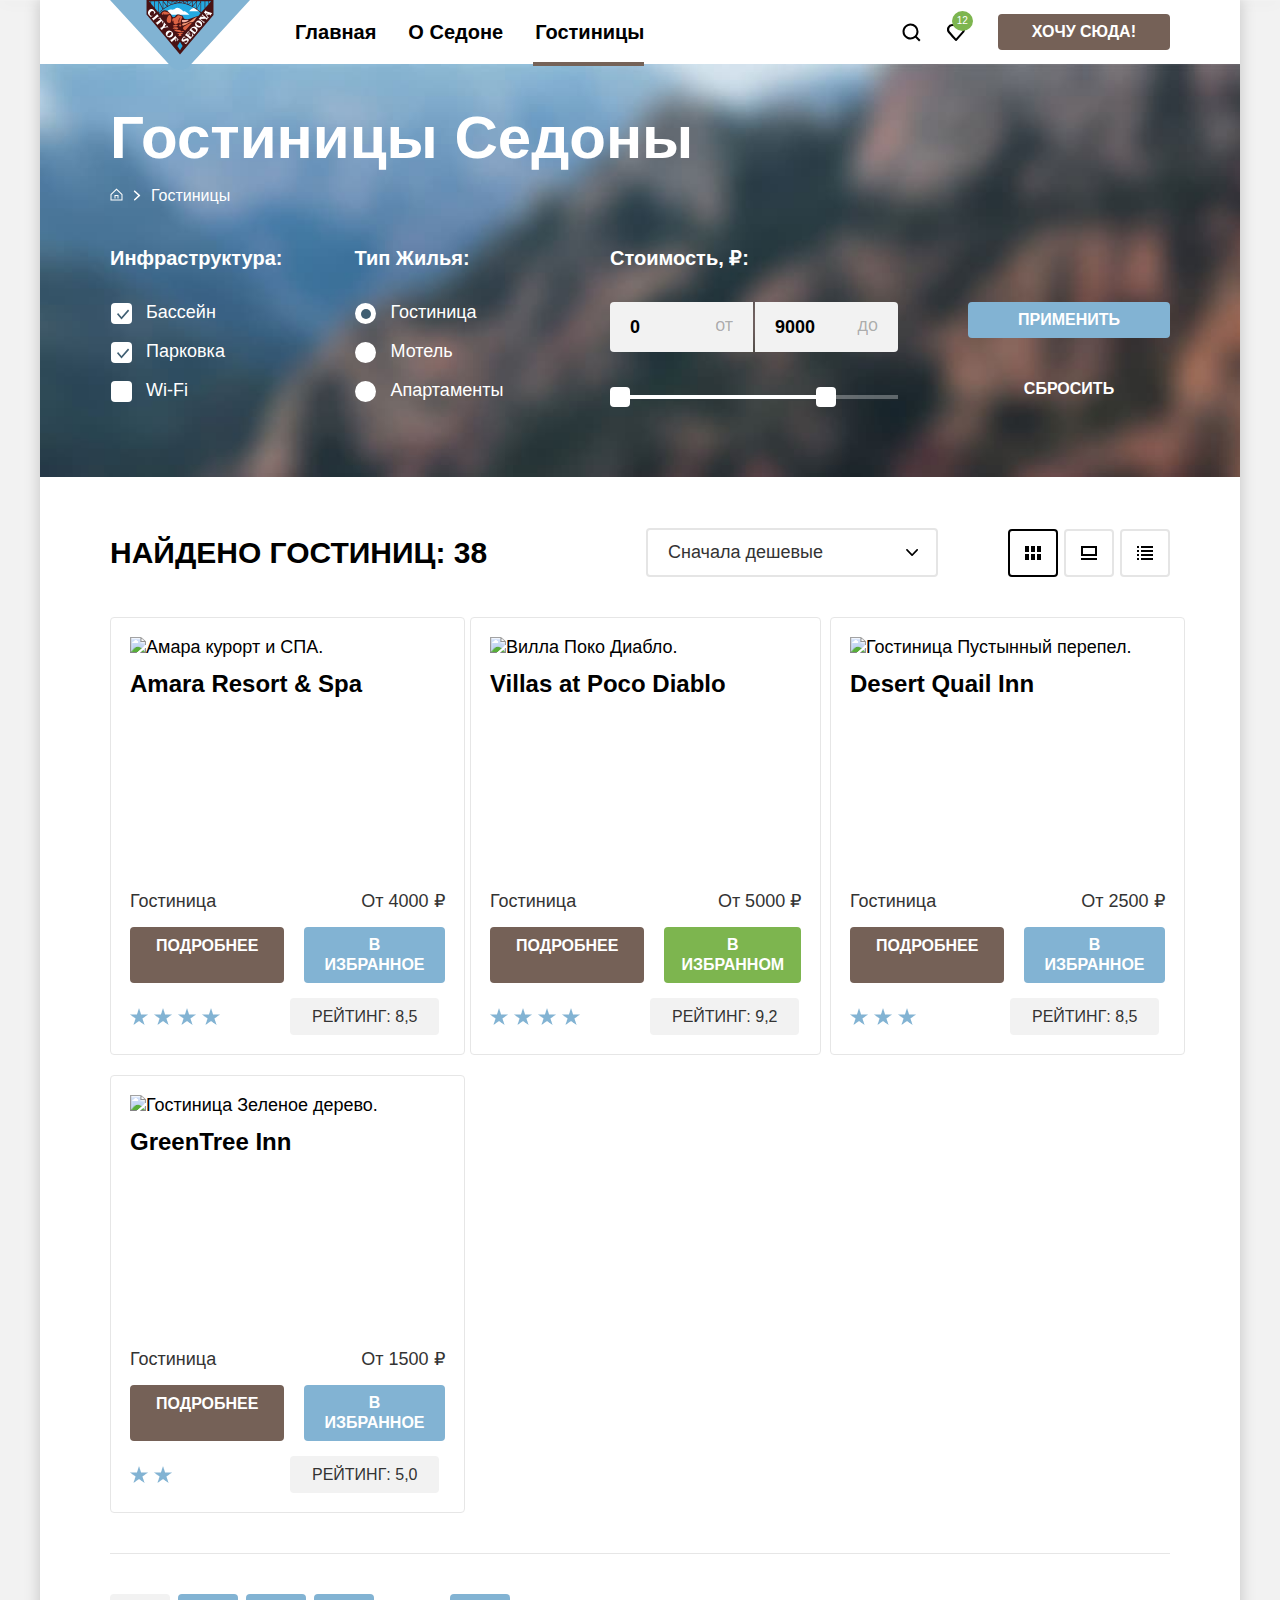
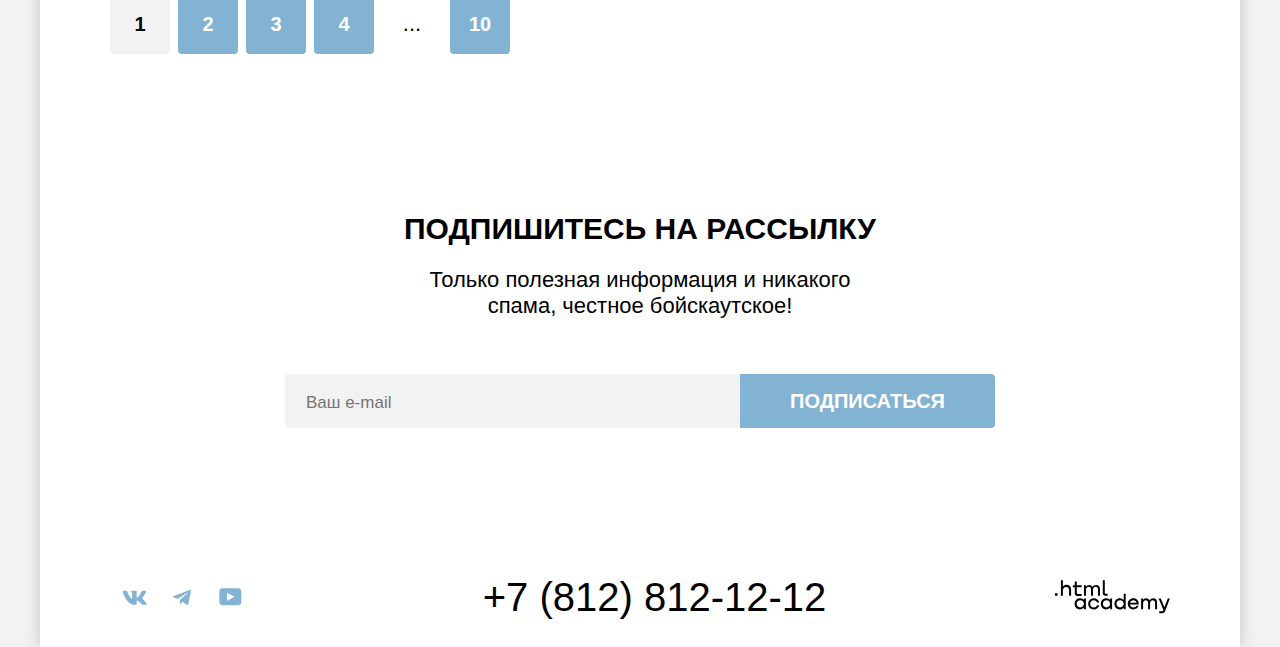
==== commit c41eb141: "Merge pull request #14 from konstantin-petruschin/master" ====
--- a/catalog.html
+++ b/catalog.html
@@ -1,71 +1,79 @@
 <!DOCTYPE html>
 <html lang="ru">
+
   <head>
     <meta charset="utf-8">
     <title>Каталог</title>
     <link rel="stylesheet" href="styles/style.css">
     <link rel="icon" href="favicon.ico">
   </head>
+
   <body>
     <div class="container">
-    <header class="page-header wrapper">
-      <a href="index.html" class="page-header__logo">
-        <img src="images/logo.svg" height="70" width="140" alt="Логотип Седона.">
-      </a>
-      <nav class="page-header__navigation page-navigation">
-        <ul class="page-navigation__list">
-          <li class="page-navigation__item">
-            <a href="index.html" class="page-navigation__link">Главная</a>
-          </li>
-          <li class="page-navigation__item">
-            <a class="page-navigation__link" href="about.html">О Седоне</a>
-          </li>
-          <li class="page-navigation__item">
-            <a class="page-navigation__link page-navigation__link-current">Гостиницы</a>
-          </li>
-        </ul>
-
-        <div class="page-navigation__user user-navigation">
-          <a class="icon" href="#">
-            <svg class="icon__svg" xmlns="http://www.w3.org/2000/svg" width="20" height="20" viewBox="0 0  20 20"><path d="m19.5 18-3.7-3.67c1-1.3 1.7-2.98 1.7-4.87a8 8 0 0 0-8-7.96c-4.4 0-8 3.68-8 8.06a8 8 0 0 0 12.9 6.26l3.7 3.68 1.4-1.5Zm-10-2.48a6 6 0 0 1-6-5.96 6 6 0 0 1 12 0 6 6 0 0 1-6 5.96Z"/></svg>
-            <span class="visually-hidden">Поиск</span>
-          </a>
-          <a class="icon" href="#">
-            <svg class="icon__svg " xmlns="http://www.w3.org/2000/svg" width="18" height="17" viewBox="0 0 18 17"><path d="M8.9 17a.9.9 0 0 1-.8-.4c-5.4-6.1-6.7-7.5-7-7.9A5.4 5.4 0 0 1 5.5 0C6.8 0 8 .5 9 1.3a5.46 5.46 0 0 1 9 4.1c0 1.3-.5 2.5-1.3 3.4l-7 7.9c-.2.2-.4.3-.8.3Zm-6-9.5c.3.4 3.5 4 6.1 6.9l6.2-7c.5-.5.7-1.2.7-2 0-1.8-1.5-3.3-3.3-3.3-1 0-2 .5-2.7 1.3-.3.3-.6.4-.9.4-.3 0-.6-.2-.8-.4-.7-.8-1.7-1.3-2.7-1.3-1.8 0-3.3 1.5-3.3 3.3-.1.9.3 1.6.7 2.1-.1 0-.1 0 0 0Z"/></svg>
-
-            <span class="icon__buble">12</span>
-            <span class="visually-hidden">Избранное</span>
-          </a>
-          <a class="user-navigation__button button-brown button" href="#">Хочу сюда!</a>
-        </div>
-      </nav>
-    </header>
-
-    <main class="catalog main-container">
-      <h1 class="visually-hidden">Выбор жилья в Седоне</h1>
-
-      <section class="catalog__filter filter">
-        <div class="catalog__wrapper wrapper">
-          <h2 class="catalog__heading">
-              Гостиницы Седоны
-          </h2>
-          <ol class="catalog__breadcrumbs breadcrumbs">
-            <li class="breadcrumbs__item">
-              <a href="index.html" class="breadcrumbs__icon">
-                <span class="visually-hidden">Вернуться на главную</span>
-                  <svg class="breadcrumbs__svg" width="13" height="13" viewBox="0 0 13 13" xmlns="http://www.w3.org/2000/svg">
-                    <path d="M6.5 0.5L0.5 6.30006V12.5001H12.5V6.30006L6.5 0.5ZM11.5 11.5001H1.5V6.70005L6.5 1.9L11.5 6.70005V11.5001Z"/>
-                    <path d="M4.5 10.5001H5.5V8.00005H7.5V10.5001H8.5V7.00005H4.5V10.5001Z"/>
-                </svg>
-              </a>
-            </li>
-            <li class="breadcrumbs__item">
-              <a class="breadcrumbs__link">Гостиницы</a>
-            </li>
-          </ol>
-
-          <form action="https://echo.htmlacademy.ru/" method="get" class="filter__form">
-
+      <header class="page-header wrapper">
+        <a href="index.html" class="page-header__logo">
+          <img src="images/logo.svg" height="70" width="140" alt="Логотип Седона.">
+        </a>
+        <nav class="page-header__navigation page-navigation">
+          <ul class="page-navigation__list">
+            <li class="page-navigation__item">
+              <a href="index.html" class="page-navigation__link">Главная</a>
+            </li>
+            <li class="page-navigation__item">
+              <a class="page-navigation__link" href="about.html">О Седоне</a>
+            </li>
+            <li class="page-navigation__item">
+              <a class="page-navigation__link page-navigation__link-current">Гостиницы</a>
+            </li>
+          </ul>
+
+          <div class="page-navigation__user user-navigation">
+            <a class="user-navigation__link" href="#">
+              <svg class="user-navigation__image" xmlns="http://www.w3.org/2000/svg" width="20" height="20"
+                viewBox="0 0  20 20">
+                <path
+                  d="m19.5 18-3.7-3.67c1-1.3 1.7-2.98 1.7-4.87a8 8 0 0 0-8-7.96c-4.4 0-8 3.68-8 8.06a8 8 0 0 0 12.9 6.26l3.7 3.68 1.4-1.5Zm-10-2.48a6 6 0 0 1-6-5.96 6 6 0 0 1 12 0 6 6 0 0 1-6 5.96Z" />
+              </svg>
+              <span class="visually-hidden">Поиск</span>
+            </a>
+            <a class="user-navigation__link" href="#">
+              <svg class="user-navigation__image" xmlns="http://www.w3.org/2000/svg" width="18" height="17"
+                viewBox="0 0 18 17">
+                <path
+                  d="M8.9 17a.9.9 0 0 1-.8-.4c-5.4-6.1-6.7-7.5-7-7.9A5.4 5.4 0 0 1 5.5 0C6.8 0 8 .5 9 1.3a5.46 5.46 0 0 1 9 4.1c0 1.3-.5 2.5-1.3 3.4l-7 7.9c-.2.2-.4.3-.8.3Zm-6-9.5c.3.4 3.5 4 6.1 6.9l6.2-7c.5-.5.7-1.2.7-2 0-1.8-1.5-3.3-3.3-3.3-1 0-2 .5-2.7 1.3-.3.3-.6.4-.9.4-.3 0-.6-.2-.8-.4-.7-.8-1.7-1.3-2.7-1.3-1.8 0-3.3 1.5-3.3 3.3-.1.9.3 1.6.7 2.1-.1 0-.1 0 0 0Z" />
+              </svg>
+              <span class="user-navigation__number">12</span>
+              <span class="visually-hidden">Избранное</span>
+            </a>
+            <a class="user-navigation__button button-brown button" href="#">Хочу сюда!</a>
+          </div>
+        </nav>
+      </header>
+
+      <main class="catalog main-container">
+        <h1 class="visually-hidden">Выбор жилья в Седоне</h1>
+
+        <section class="catalog__filter filter">
+          <div class="catalog__wrapper wrapper">
+            <h2 class="catalog__heading">Гостиницы Седоны</h2>
+            <ol class="catalog__breadcrumbs breadcrumbs">
+              <li class="breadcrumbs__item">
+                <a href="index.html" class="breadcrumbs__icon">
+                  <span class="visually-hidden">Вернуться на главную</span>
+                  <svg class="breadcrumbs__svg" width="13" height="13" viewBox="0 0 13 13"
+                    xmlns="http://www.w3.org/2000/svg">
+                    <path
+                      d="M6.5 0.5L0.5 6.30006V12.5001H12.5V6.30006L6.5 0.5ZM11.5 11.5001H1.5V6.70005L6.5 1.9L11.5 6.70005V11.5001Z" />
+                    <path d="M4.5 10.5001H5.5V8.00005H7.5V10.5001H8.5V7.00005H4.5V10.5001Z" />
+                  </svg>
+                </a>
+              </li>
+              <li class="breadcrumbs__item">
+                <a class="breadcrumbs__link">Гостиницы</a>
+              </li>
+            </ol>
+
+            <form action="https://echo.htmlacademy.ru/" method="get" class="filter__form">
 
               <fieldset class="filter__group filter__infrastructure">
                 <legend class="filter__title">Инфраструктура:</legend>
@@ -93,62 +101,64 @@
                   </li>
                 </ul>
               </fieldset>
+
               <fieldset class="filter__group filter__type">
                 <legend class="filter__title">Тип Жилья:</legend>
                 <ul class="filter__list">
-
-                  <li class="filter__item">
-                    <label class="filter__control">
-                      <input class="filter__control-input visually-hidden" type="radio" name="type-of-placement" value="hotels" checked>
+                  <li class="filter__item">
+                    <label class="filter__control">
+                      <input class="filter__control-input visually-hidden" type="radio" name="type-of-placement"
+                        value="hotels" checked>
                       <span class="filter__control-mark"></span>
                       <span class="filter__control-label">Гостиница</span>
                     </label>
                   </li>
                   <li class="filter__item">
                     <label class="filter__control">
-                      <input class="filter__control-input visually-hidden" name="type-of-placement" value="motel" type="radio">
+                      <input class="filter__control-input visually-hidden" name="type-of-placement" value="motel"
+                        type="radio">
                       <span class="filter__control-mark"></span>
                       <span class="filter__control-label">Мотель</span>
                     </label>
                   </li>
                   <li class="filter__item">
                     <label class="filter__control">
-                      <input class="filter__control-input visually-hidden" name="type-of-placement" value="apartments" type="radio">
+                      <input class="filter__control-input visually-hidden" name="type-of-placement" value="apartments"
+                        type="radio">
                       <span class="filter__control-mark"></span>
                       <span class="filter__control-label">Апартаменты</span>
                     </label>
                   </li>
                 </ul>
               </fieldset>
-
-
 
               <fieldset class="filter__group filter__price">
                 <legend class="filter__title">Стоимость, ₽:</legend>
                 <div class="filter__wrapper">
                   <label class="filter__control-value">
-                    <input class="filter__control-min input-text" name="min-price" placeholder="" value="0" type="number">
+                    <input class="filter__control-min input-text" name="min-price" placeholder="" value="0"
+                      type="number">
                     <span class="filter__control-text">от</span>
                   </label>
+
                   <label class="filter__control-value">
-                    <input class="filter__control-max input-text" name="max-price" placeholder=""  value="9000" type="number">
+                    <input class="filter__control-max input-text" name="max-price" placeholder="" value="9000"
+                      type="number">
                     <span class="filter__control-text">до</span>
                   </label>
                 </div>
-
-
 
                 <div class="filter__range range">
                   <div class="range__scale">
                     <div class="range__bar" style="left: 0; width: 226px;">
                       <button class="range__button range__button--min button" type="button">
+                        <span class="visually-hidden">Начальная цена</span>
                       </button>
                       <button class="range__button range__button--max button" type="button">
+                        <span class="visually-hidden">Конечная цена</span>
                       </button>
                     </div>
                   </div>
-
-
                 </div>
               </fieldset>
 
@@ -157,11 +167,9 @@
                 <button class="filter__button-reset button" type="reset">Сбросить</button>
               </div>
 
-          </form>
-        </div>
-      </section>
-
-
+            </form>
+          </div>
+        </section>
 
         <section class="catalog__found found">
           <h2 class="visually-hidden">Результаты поиска</h2>
@@ -186,21 +194,32 @@
 
               <ul class="found__view view">
                 <li class="view__item">
-                  <a class="view__link view__link-current" href="#" >
+                  <a class="view__link view__link-current" href="#">
                     <span class="visually-hidden">Показать сеткой</span>
-                    <svg class="view__svg" xmlns="http://www.w3.org/2000/svg" width="16" height="14" viewBox="0 0 16 14"><path fill="#000" d="M4 0H0v6h4V0ZM16 0h-4v6h4V0ZM10 0H6v6h4V0ZM4 8H0v6h4V8ZM16 8h-4v6h4V8ZM10 8H6v6h4V8Z"/></svg>
+                    <svg class="view__svg" xmlns="http://www.w3.org/2000/svg" width="16" height="14"
+                      viewBox="0 0 16 14">
+                      <path fill="#000"
+                        d="M4 0H0v6h4V0ZM16 0h-4v6h4V0ZM10 0H6v6h4V0ZM4 8H0v6h4V8ZM16 8h-4v6h4V8ZM10 8H6v6h4V8Z" />
+                    </svg>
                   </a>
                 </li>
                 <li class="view__item">
                   <a class="view__link" href="#">
                     <span class="visually-hidden">Показать карточками</span>
-                    <svg class="view__svg" xmlns="http://www.w3.org/2000/svg" width="16" height="14" viewBox="0 0 16 14"><path fill="#000" d="M16 12H0v2h16v-2ZM14 2v6H2V2h12Zm2-2H0v10h16V0Z"/></svg>
+                    <svg class="view__svg" xmlns="http://www.w3.org/2000/svg" width="16" height="14"
+                      viewBox="0 0 16 14">
+                      <path fill="#000" d="M16 12H0v2h16v-2ZM14 2v6H2V2h12Zm2-2H0v10h16V0Z" />
+                    </svg>
                   </a>
                 </li>
                 <li class="view__item">
                   <a class="view__link" href="#">
                     <span class="visually-hidden">Показать списком</span>
-                    <svg class="view__svg" xmlns="http://www.w3.org/2000/svg" width="16" height="14" viewBox="0 0 16 14"><path fill="#000" d="M2 0H0v2h2V0ZM16 0H4v2h12V0ZM2 4H0v2h2V4ZM16 4H4v2h12V4ZM2 8H0v2h2V8ZM16 8H4v2h12V8ZM2 12H0v2h2v-2ZM16 12H4v2h12v-2Z"/></svg>
+                    <svg class="view__svg" xmlns="http://www.w3.org/2000/svg" width="16" height="14"
+                      viewBox="0 0 16 14">
+                      <path fill="#000"
+                        d="M2 0H0v2h2V0ZM16 0H4v2h12V0ZM2 4H0v2h2V4ZM16 4H4v2h12V4ZM2 8H0v2h2V8ZM16 8H4v2h12V8ZM2 12H0v2h2v-2ZM16 12H4v2h12v-2Z" />
+                    </svg>
                   </a>
                 </li>
               </ul>
@@ -212,8 +231,8 @@
               <li class="catalog__item">
                 <article class="catalog__item-cart">
                   <a class="catalog__cart-link" href="#">
-                    <img class="catalog__item-image" src="images/catalog/catalog-1.jpg" width="300" height="212" alt="Амара курорт и СПА.">
-
+                    <img class="catalog__item-image" src="images/catalog/catalog-1.jpg" width="300" height="212"
+                      alt="Амара курорт и СПА.">
                     <h3 class="catalog__item-title">Amara Resort & Spa</h3>
                   </a>
 
@@ -244,7 +263,8 @@
               <li class="catalog__item">
                 <article class="catalog__item-cart">
                   <a class="catalog__cart-link" href="#">
-                    <img src="images/catalog/catalog-2.jpg" width="300" height="212" alt="Вилла Поко Диабло." class="catalog__item-image">
+                    <img src="images/catalog/catalog-2.jpg" width="300" height="212" alt="Вилла Поко Диабло."
+                      class="catalog__item-image">
                     <h3 class="catalog__item-title">Villas at Poco Diablo</h3>
                   </a>
                   <div class="catalog__price">
@@ -258,11 +278,11 @@
                   </div>
                   <div class="catalog__rate">
                     <p class="catalog__item-stars">
-                    <span class="visually-hidden">4 звезды</span>
-                    <span class="star"></span>
-                    <span class="star"></span>
-                    <span class="star"></span>
-                    <span class="star"></span>
+                      <span class="visually-hidden">4 звезды</span>
+                      <span class="star"></span>
+                      <span class="star"></span>
+                      <span class="star"></span>
+                      <span class="star"></span>
                     </p>
                     <p class="catalog__rating">Рейтинг: 9,2</p>
                   </div>
@@ -271,7 +291,8 @@
               <li class="catalog__item">
                 <article class="catalog__item-cart">
                   <a class="catalog__cart-link" href="#">
-                    <img src="images/catalog/catalog-3.jpg" width="300" height="212" alt="Гостиница Пустынный перепел." class="catalog__item-image">
+                    <img src="images/catalog/catalog-3.jpg" width="300" height="212" alt="Гостиница Пустынный перепел."
+                      class="catalog__item-image">
                     <h3 class="catalog__item-title">Desert Quail Inn</h3>
                   </a>
 
@@ -286,10 +307,10 @@
                   </div>
                   <div class="catalog__rate">
                     <p class="catalog__item-stars">
-                    <span class="visually-hidden">3 звезды</span>
-                    <span class="star"></span>
-                    <span class="star"></span>
-                    <span class="star"></span>
+                      <span class="visually-hidden">3 звезды</span>
+                      <span class="star"></span>
+                      <span class="star"></span>
+                      <span class="star"></span>
                     </p>
                     <p class="catalog__rating">Рейтинг: 8,5</p>
                   </div>
@@ -300,7 +321,8 @@
               <li class="catalog__item">
                 <article class="catalog__item-cart">
                   <a class="catalog__cart-link" href="#">
-                    <img src="images/catalog/catalog-4.jpg" width="300" height="212" alt="Гостиница Зеленое дерево." class="catalog__item-image">
+                    <img src="images/catalog/catalog-4.jpg" width="300" height="212" alt="Гостиница Зеленое дерево."
+                      class="catalog__item-image">
                     <h3 class="catalog__item-title">GreenTree Inn</h3>
                   </a>
 
@@ -321,83 +343,90 @@
                     </p>
                     <p class="catalog__rating">Рейтинг: 5,0</p>
                   </div>
-
                 </article>
               </li>
             </ul>
 
             <ol class="catalog__paganation paganation">
-            <li class="paganation__item">
-              <a class="paganation__link paganation__link--current">1</a>
-            </li>
-            <li class="paganation__item">
-              <a href="#" class="paganation__link">2</a>
-            </li>
-            <li class="paganation__item">
-              <a href="#" class="paganation__link">3</a>
-            </li>
-            <li class="paganation__item">
-              <a href="#" class="paganation__link">4</a>
-            </li>
-            <li class=" paganation__item" aria-label="Показать еще">
-              <a href="#" class="paganation__link paganation__link--transporent">...</a>
-            </li>
-            <li class="paganation__item">
-              <a href="#" class="paganation__link">10</a>
-            </li>
+              <li class="paganation__item">
+                <a class="paganation__link paganation__link--current">1</a>
+              </li>
+              <li class="paganation__item">
+                <a href="#" class="paganation__link">2</a>
+              </li>
+              <li class="paganation__item">
+                <a href="#" class="paganation__link">3</a>
+              </li>
+              <li class="paganation__item">
+                <a href="#" class="paganation__link">4</a>
+              </li>
+              <li class=" paganation__item" aria-label="Показать еще.">
+                <a href="#" class="paganation__link paganation__link--transporent">...</a>
+              </li>
+              <li class="paganation__item">
+                <a href="#" class="paganation__link">10</a>
+              </li>
             </ol>
           </div>
         </section>
 
-
         <section class="catalog__mailing mailing">
-
-          <h2 class="mailing__heading main-heading">Подпишитесь на рассылку</h2>
-          <p class="mailing__tagline main-tagline">Только полезная информация и никакого спама, честное бойскаутское!</p>
+          <h2 class="mailing__heading">Подпишитесь на рассылку</h2>
+          <p class="mailing__tagline">Только полезная информация и никакого спама, честное бойскаутское!</p>
           <form action="https://echo.htmlacademy.ru/" method="post" class="mailing__form">
             <label for="mail" class="visually-hidden">
               Ваша электоронная почта
             </label>
-              <input class="mailing__mail" id="mail" type="text" value="" name="email" placeholder="Ваш e-mail">
+            <input class="mailing__mail" id="mail" type="text" value="" name="email" placeholder="Ваш e-mail">
             <button class="mailing__button button-blue button" type="submit">Подписаться</button>
           </form>
         </section>
-    </main>
-
-    <footer class="page-footer wrapper">
-      <div class="socials">
-        <h2 class="visually-hidden">Мы в социальных сетях</h2>
-        <ul class="socials__list">
-          <li class="socials__item ">
-            <a href="https://vk.com/htmlacademy" class="socials__link">
-              <span class="visually-hidden">Вконтакте</span>
-              <svg  class="socials__svg" xmlns="http://www.w3.org/2000/svg" width="25" height="15" viewBox="0 0 25 15"><path fill-rule="evenodd" d="M24.12 1.8c.16-.54 0-.94-.8-.94H20.7c-.67 0-.98.34-1.15.73 0 0-1.33 3.2-3.22 5.27-.61.6-.9.8-1.23.8-.16 0-.41-.2-.41-.75v-5.1c0-.66-.19-.95-.74-.95H9.82c-.42 0-.67.3-.67.59 0 .62.95.76 1.04 2.51v3.8c0 .83-.15.98-.48.98-.9 0-3.06-3.2-4.34-6.88-.25-.72-.5-1-1.18-1H1.57c-.75 0-.9.34-.9.73 0 .68.89 4.07 4.14 8.55 2.17 3.06 5.23 4.72 8 4.72 1.68 0 1.88-.37 1.88-1v-2.32c0-.74.16-.88.7-.88.38 0 1.05.19 2.6 1.66 1.79 1.75 2.08 2.54 3.08 2.54h2.63c.75 0 1.12-.37.9-1.1-.23-.72-1.08-1.77-2.2-3.02-.62-.71-1.54-1.48-1.82-1.86-.39-.5-.28-.71 0-1.15 0 0 3.2-4.42 3.54-5.93Z" clip-rule="evenodd"/></svg>
-            </a>
-          </li>
-          <li class="socials__item ">
-            <a href="https://t.me/htmlacademy" class="socials__link">
-              <span class="visually-hidden">Телеграм</span>
-              <svg class="socials__svg" xmlns="http://www.w3.org/2000/svg" width="18" height="16" viewBox="0 0 18 16"><path d="M16.79.96.84 7.1c-1.09.44-1.08 1.05-.2 1.32l4.1 1.28 9.47-5.98c.44-.27.85-.13.52.17l-7.68 6.93-.28 4.22c.41 0 .6-.2.83-.41l1.99-1.94 4.13 3.06c.77.42 1.31.2 1.5-.71l2.72-12.8c.28-1.1-.43-1.61-1.16-1.28Z"/></svg>
-            </a>
-          </li>
-          <li class="socials__item ">
-            <a href=" https://www.youtube.com/user/htmlacademyru" class="socials__link">
-              <span class="visually-hidden">Youtube</span>
-              <svg class="socials__svg" xmlns="http://www.w3.org/2000/svg" width="23" height="18" viewBox="0 0 23 18"><path d="M18.94.36H3.51C1.65.36.33 1.95.33 3.76v10.09c0 1.91 1.32 3.5 3.18 3.5h15.65c1.64 0 3.17-1.59 3.17-3.4V3.76c-.22-1.8-1.53-3.4-3.39-3.4ZM7.99 12.89V4.82l7.34 4.04-7.34 4.03Z"/></svg>
-
-            </a>
-          </li>
-        </ul>
-      </div>
-        <a  class="page-footer__phone" href="tel:+78128121212" aria-label="Наш телефон.">+7 (812) 812-12-12</a>
+      </main>
+
+      <footer class="page-footer wrapper">
+        <div class="socials">
+          <h2 class="visually-hidden">Мы в социальных сетях</h2>
+          <ul class="socials__list">
+            <li class="socials__item ">
+              <a href="https://vk.com/htmlacademy" class="socials__link">
+                <span class="visually-hidden">Вконтакте</span>
+                <svg class="socials__svg" xmlns="http://www.w3.org/2000/svg" width="25" height="15" viewBox="0 0 25 15">
+                  <path fill-rule="evenodd"
+                    d="M24.12 1.8c.16-.54 0-.94-.8-.94H20.7c-.67 0-.98.34-1.15.73 0 0-1.33 3.2-3.22 5.27-.61.6-.9.8-1.23.8-.16 0-.41-.2-.41-.75v-5.1c0-.66-.19-.95-.74-.95H9.82c-.42 0-.67.3-.67.59 0 .62.95.76 1.04 2.51v3.8c0 .83-.15.98-.48.98-.9 0-3.06-3.2-4.34-6.88-.25-.72-.5-1-1.18-1H1.57c-.75 0-.9.34-.9.73 0 .68.89 4.07 4.14 8.55 2.17 3.06 5.23 4.72 8 4.72 1.68 0 1.88-.37 1.88-1v-2.32c0-.74.16-.88.7-.88.38 0 1.05.19 2.6 1.66 1.79 1.75 2.08 2.54 3.08 2.54h2.63c.75 0 1.12-.37.9-1.1-.23-.72-1.08-1.77-2.2-3.02-.62-.71-1.54-1.48-1.82-1.86-.39-.5-.28-.71 0-1.15 0 0 3.2-4.42 3.54-5.93Z"
+                    clip-rule="evenodd" />
+                </svg>
+              </a>
+            </li>
+            <li class="socials__item ">
+              <a href="https://t.me/htmlacademy" class="socials__link">
+                <span class="visually-hidden">Телеграм</span>
+                <svg class="socials__svg" xmlns="http://www.w3.org/2000/svg" width="18" height="16" viewBox="0 0 18 16">
+                  <path
+                    d="M16.79.96.84 7.1c-1.09.44-1.08 1.05-.2 1.32l4.1 1.28 9.47-5.98c.44-.27.85-.13.52.17l-7.68 6.93-.28 4.22c.41 0 .6-.2.83-.41l1.99-1.94 4.13 3.06c.77.42 1.31.2 1.5-.71l2.72-12.8c.28-1.1-.43-1.61-1.16-1.28Z" />
+                </svg>
+              </a>
+            </li>
+            <li class="socials__item ">
+              <a href=" https://www.youtube.com/user/htmlacademyru" class="socials__link">
+                <span class="visually-hidden">Youtube</span>
+                <svg class="socials__svg" xmlns="http://www.w3.org/2000/svg" width="23" height="18" viewBox="0 0 23 18">
+                  <path
+                    d="M18.94.36H3.51C1.65.36.33 1.95.33 3.76v10.09c0 1.91 1.32 3.5 3.18 3.5h15.65c1.64 0 3.17-1.59 3.17-3.4V3.76c-.22-1.8-1.53-3.4-3.39-3.4ZM7.99 12.89V4.82l7.34 4.04-7.34 4.03Z" />
+                </svg>
+              </a>
+            </li>
+          </ul>
+        </div>
+        <a class="page-footer__phone" href="tel:+78128121212" aria-label="Наш телефон.">+7 (812) 812-12-12</a>
 
         <a href="https://htmlacademy.ru/" class="page-footer__developer" aria-label="Сайт разработчика сайта.">
-          <svg class="icon-developer" xmlns="http://www.w3.org/2000/svg" width="115" height="34" viewBox="0 0 115 34"><path d="M0 13.26v2.6h2.5v-2.6H0ZM11.6 4.86c-1.6 0-2.8.7-3.6 1.7h-.1V.36h-2v15.5h2v-5.3c0-2.1 1.3-3.6 3.3-3.6 1.8 0 2.9 1.4 2.9 3.2v5.7h2v-6.1c.1-3-1.8-4.9-4.5-4.9ZM26.6 5.16h-4.8v-3.7h-2v3.8h-1.9v2h1.9v6c0 1.7 1 2.7 2.7 2.7h4.1v-2h-3.7c-.7 0-1.1-.4-1.1-1.1v-5.7h4.8v-2ZM41.1 4.96c-1.6 0-2.9.8-3.5 2.1h-.1c-.6-1.2-1.8-2.1-3.4-2.1-1.4 0-2.5.8-3.1 1.8h-.1v-1.6H29v10.6h2v-5.4c0-2 1-3.5 2.6-3.5 1.5 0 2.4 1 2.4 2.6v6.3h2v-5.6c0-2.4 1.4-3.3 2.6-3.3 1.5 0 2.4 1 2.4 2.6v6.3h2v-6.5c.1-2.5-1.4-4.3-3.9-4.3ZM47.8 13.06c0 1.7 1 2.7 2.8 2.7h2v-2h-1.7c-.7 0-1.1-.4-1.1-1.1V.36h-2v12.7ZM28.9 20.06c-.9-1.1-2.2-1.8-3.9-1.8-3.1 0-5.4 2.3-5.4 5.6s2.3 5.6 5.4 5.6c1.8 0 3-.8 3.8-1.9h.1v1.6h2v-10.6h-2v1.5Zm-3.6 7.4c-2.2 0-3.6-1.6-3.6-3.6s1.4-3.6 3.6-3.6 3.6 1.6 3.6 3.6c0 1.9-1.4 3.6-3.6 3.6ZM44.2 22.36c-.5-2.4-2.6-4.1-5.4-4.1a5.4 5.4 0 0 0-5.6 5.6c0 3.1 2.2 5.6 5.6 5.6 2.8 0 4.9-1.8 5.4-4.2h-2.1a3.4 3.4 0 0 1-3.3 2.3c-2.2 0-3.6-1.6-3.6-3.6s1.4-3.6 3.6-3.6c1.6 0 2.8 1 3.3 2.2h2.1v-.2ZM55.1 20.06c-.9-1.1-2.2-1.8-3.9-1.8-3.1 0-5.4 2.3-5.4 5.6s2.3 5.6 5.4 5.6c1.8 0 3-.8 3.8-1.9h.1v1.6h2v-10.6h-2v1.5Zm-3.6 7.4c-2.2 0-3.6-1.6-3.6-3.6s1.4-3.6 3.6-3.6 3.6 1.6 3.6 3.6c0 1.9-1.5 3.6-3.6 3.6ZM68.7 20.16c-.9-1.1-2.2-1.9-3.9-1.9-3.1 0-5.4 2.3-5.4 5.6s2.2 5.6 5.4 5.6c1.7 0 3-.8 3.8-1.8h.1v1.5h2v-15.4h-2v6.4Zm-3.6 7.3c-2.2 0-3.6-1.6-3.6-3.6s1.4-3.6 3.6-3.6 3.6 1.6 3.6 3.6c-.1 2-1.5 3.6-3.6 3.6ZM78.3 18.26c-3.3 0-5.5 2.5-5.5 5.6 0 3 2.1 5.6 5.5 5.6 2.5 0 4.5-1.3 5.2-3.6h-2.1c-.5 1-1.6 1.6-3 1.6-1.9 0-3.3-1.3-3.4-2.9h8.8c.2-3.6-2-6.3-5.5-6.3Zm0 1.9c1.7 0 3 1 3.3 2.6h-6.5c.3-1.5 1.5-2.6 3.2-2.6ZM98.2 18.26c-1.6 0-2.9.8-3.6 2h-.1c-.6-1.2-1.8-2-3.4-2-1.4 0-2.5.7-3.1 1.8v-1.5h-1.9v10.6h2v-5.4c0-2 1-3.4 2.6-3.5 1.5 0 2.4 1 2.4 2.6v6.3h2v-5.6c0-2.4 1.4-3.3 2.6-3.3 1.5 0 2.4 1 2.4 2.6v6.3h2v-6.5c.1-2.6-1.4-4.4-3.9-4.4ZM109.4 27.36l-3.6-8.9h-2.2l4.8 11.6c-.3.9-.7 1.2-1.7 1.2h-2.5v2h2.5c1.8 0 2.8-.8 3.5-2.6l4.7-12.2h-2.1l-3.4 8.9Z"/></svg>
+          <svg class="icon-developer" xmlns="http://www.w3.org/2000/svg" width="115" height="34" viewBox="0 0 115 34">
+            <path
+              d="M0 13.26v2.6h2.5v-2.6H0ZM11.6 4.86c-1.6 0-2.8.7-3.6 1.7h-.1V.36h-2v15.5h2v-5.3c0-2.1 1.3-3.6 3.3-3.6 1.8 0 2.9 1.4 2.9 3.2v5.7h2v-6.1c.1-3-1.8-4.9-4.5-4.9ZM26.6 5.16h-4.8v-3.7h-2v3.8h-1.9v2h1.9v6c0 1.7 1 2.7 2.7 2.7h4.1v-2h-3.7c-.7 0-1.1-.4-1.1-1.1v-5.7h4.8v-2ZM41.1 4.96c-1.6 0-2.9.8-3.5 2.1h-.1c-.6-1.2-1.8-2.1-3.4-2.1-1.4 0-2.5.8-3.1 1.8h-.1v-1.6H29v10.6h2v-5.4c0-2 1-3.5 2.6-3.5 1.5 0 2.4 1 2.4 2.6v6.3h2v-5.6c0-2.4 1.4-3.3 2.6-3.3 1.5 0 2.4 1 2.4 2.6v6.3h2v-6.5c.1-2.5-1.4-4.3-3.9-4.3ZM47.8 13.06c0 1.7 1 2.7 2.8 2.7h2v-2h-1.7c-.7 0-1.1-.4-1.1-1.1V.36h-2v12.7ZM28.9 20.06c-.9-1.1-2.2-1.8-3.9-1.8-3.1 0-5.4 2.3-5.4 5.6s2.3 5.6 5.4 5.6c1.8 0 3-.8 3.8-1.9h.1v1.6h2v-10.6h-2v1.5Zm-3.6 7.4c-2.2 0-3.6-1.6-3.6-3.6s1.4-3.6 3.6-3.6 3.6 1.6 3.6 3.6c0 1.9-1.4 3.6-3.6 3.6ZM44.2 22.36c-.5-2.4-2.6-4.1-5.4-4.1a5.4 5.4 0 0 0-5.6 5.6c0 3.1 2.2 5.6 5.6 5.6 2.8 0 4.9-1.8 5.4-4.2h-2.1a3.4 3.4 0 0 1-3.3 2.3c-2.2 0-3.6-1.6-3.6-3.6s1.4-3.6 3.6-3.6c1.6 0 2.8 1 3.3 2.2h2.1v-.2ZM55.1 20.06c-.9-1.1-2.2-1.8-3.9-1.8-3.1 0-5.4 2.3-5.4 5.6s2.3 5.6 5.4 5.6c1.8 0 3-.8 3.8-1.9h.1v1.6h2v-10.6h-2v1.5Zm-3.6 7.4c-2.2 0-3.6-1.6-3.6-3.6s1.4-3.6 3.6-3.6 3.6 1.6 3.6 3.6c0 1.9-1.5 3.6-3.6 3.6ZM68.7 20.16c-.9-1.1-2.2-1.9-3.9-1.9-3.1 0-5.4 2.3-5.4 5.6s2.2 5.6 5.4 5.6c1.7 0 3-.8 3.8-1.8h.1v1.5h2v-15.4h-2v6.4Zm-3.6 7.3c-2.2 0-3.6-1.6-3.6-3.6s1.4-3.6 3.6-3.6 3.6 1.6 3.6 3.6c-.1 2-1.5 3.6-3.6 3.6ZM78.3 18.26c-3.3 0-5.5 2.5-5.5 5.6 0 3 2.1 5.6 5.5 5.6 2.5 0 4.5-1.3 5.2-3.6h-2.1c-.5 1-1.6 1.6-3 1.6-1.9 0-3.3-1.3-3.4-2.9h8.8c.2-3.6-2-6.3-5.5-6.3Zm0 1.9c1.7 0 3 1 3.3 2.6h-6.5c.3-1.5 1.5-2.6 3.2-2.6ZM98.2 18.26c-1.6 0-2.9.8-3.6 2h-.1c-.6-1.2-1.8-2-3.4-2-1.4 0-2.5.7-3.1 1.8v-1.5h-1.9v10.6h2v-5.4c0-2 1-3.4 2.6-3.5 1.5 0 2.4 1 2.4 2.6v6.3h2v-5.6c0-2.4 1.4-3.3 2.6-3.3 1.5 0 2.4 1 2.4 2.6v6.3h2v-6.5c.1-2.6-1.4-4.4-3.9-4.4ZM109.4 27.36l-3.6-8.9h-2.2l4.8 11.6c-.3.9-.7 1.2-1.7 1.2h-2.5v2h2.5c1.8 0 2.8-.8 3.5-2.6l4.7-12.2h-2.1l-3.4 8.9Z" />
+          </svg>
         </a>
-    </footer>
-  </div>
+      </footer>
+    </div>
   </body>
 
-
-
 </html>
--- a/styles/style.css
+++ b/styles/style.css
@@ -16,10 +16,8 @@
 
 
 body {
-
   margin: 0;
   height: 1px;
-
   font-family: "PT Sans", sans-serif;
   font-style: normal;
   font-size: 18px;
@@ -27,10 +25,9 @@
   font-weight: 400;
   color: #000000;
   background-color: #F2F2F2;
-
   box-shadow: 0 0 15px rgba(0, 0, 0, 0.2);
-
-}
+}
+
 .container{
   display: flex;
   flex-direction: column;
@@ -38,14 +35,14 @@
   width: 1200px;
   margin: 0 auto;
   background-color: #ffffff;
-
   box-shadow: 0 0 15px rgba(0, 0, 0, 0.2);
-
-}
+}
+
 .wrapper {
   padding-left: 70px;
   padding-right: 70px;
 }
+
 .visually-hidden {
   position: absolute;
   width: 1px;
@@ -58,16 +55,16 @@
   clip: rect(0 0 0 0);
   overflow: hidden;
 }
+
 .page-header {
   display: flex;
   justify-content: start;
-
-
-}
+}
+
 .page-header__logo {
   width: 140px;
   height: 70px;
-  margin-right: 28px;
+  margin-right: 29px;
   margin-bottom: -11px;
   z-index: 1;
 }
@@ -76,23 +73,20 @@
   display: flex;
   justify-content: space-between;
   align-items: center;
+  flex-grow: 1;
+}
+
+.page-navigation__list {
+
+  display: flex;
+  list-style: none;
   flex-wrap: wrap;
-  flex-grow: 1;
-
-}
-
-
-
-.page-navigation__list {
-  display: flex;
-  list-style: none;
-
   margin: 0;
   padding: 0;
-
 }
 
 .page-navigation__link {
+  display: block;
   padding: 20px 16px;
   position: relative;
   font-size: 20px;
@@ -111,39 +105,45 @@
 bottom: 0;
 outline: 2px solid #756257;
 z-index: 0;
-
-}
+}
+
 .user-navigation {
+  max-width: 370px;
   display: flex;
   align-items: center;
   flex-wrap: wrap;
-
-}
-.icon {
+  flex-shrink: 0;
+}
+
+.user-navigation__link {
   position: relative;
-
   text-decoration: none;
   padding: 22px 13px;
 }
-.icon__svg {
+
+.user-navigation__image {
   display: block;
   fill:#000000;
 }
-.icon:hover .icon__svg {
+
+.user-navigation__link:hover .user-navigation__image {
   fill: #68A2CA;
 }
-.icon:focus-visible .icon__svg {
+
+.user-navigation__link:focus-visible .user-navigation__image {
   outline: none;
   fill: #68A2CA;
 }
-.icon:focus-visible{
-  outline: none;
-}
-.icon:active .icon__svg {
+
+.user-navigation__link:focus-visible {
+  outline: none;
+}
+
+.user-navigation__link:active .user-navigation__image {
   opacity: 0.5;
 }
 
-.icon__buble {
+.user-navigation__number {
   position: absolute;
   background-color: #7DB54F;
   padding:5px;
@@ -155,24 +155,25 @@
   top: 15%;
   left: 41%;
 }
+
 .user-navigation__button {
   margin-left: 20px;
-
-}
+}
+
 .main-index__hero {
   background-color: #82B3D3;
-  background: url(../images/background.svg) no-repeat bottom,
-  url(../images/index-background.jpg) no-repeat top;
-
-background-size: 100% auto;
-text-align: center;
-padding-top: 51px;
-padding-bottom: 76px
-
-}
+  background: url("../images/background.svg") no-repeat bottom,
+  url("../images/index-background.jpg") no-repeat top;
+  background-size: 100% auto;
+  text-align: center;
+  padding-top: 51px;
+  padding-bottom: 77px
+}
+
 .main-container {
   flex-grow: 1;
 }
+
 .button {
   font-family: "PT Sans", sans-serif;
   text-decoration: none;
@@ -186,35 +187,37 @@
   cursor: pointer;
   border-radius: 4px;
 }
+
 .button:disabled,
 .button:hover:disabled {
   background-color: #E5E5E5;
   cursor:default;
 }
+
 .button-brown {
-
   background-color: #756157;
   padding: 8px 34px;
-
-}
+}
+
 .button-brown:hover {
   background-color: #615048;
 }
+
 .button-brown:focus {
   outline: none;
   background-color: #615048;
 }
+
 .button-brown:active {
   color: rgba(255, 255, 255, 0.3);
   background-color: #756157;
-
-}
-
+}
 
 .advantages {
   text-align: center;
   padding-top: 70px;
 }
+
 .advantages__heading {
   display: inline-block;
   max-width: 640px;
@@ -234,7 +237,6 @@
   line-height: 26px;
   max-width: 700px;
   display: inline-block;
-
 }
 
 .advantages__list {
@@ -243,16 +245,13 @@
   list-style: none;
   margin: 0;
   padding: 0;
-
-
-}
+}
+
 .advantages__item {
   background-color:rgba(131, 179, 211, 0.12);
   color: #333333;
 }
 
-
-
 .advantages__block {
   background-color: #82B3D3;
   color:#ffffff;
@@ -264,7 +263,7 @@
 }
 
 .advantages__block .advantages__text {
-  padding: 102px 85px 89px;
+  padding: 101px 85px 89px;
 }
 
 .advantages__item-image {
@@ -274,6 +273,7 @@
 .advantages__item:nth-child(3n+3) {
  background-color: rgba(131, 179, 211, 0.2);
 }
+
 .advantages__title {
   position: relative;
   display: block;
@@ -285,6 +285,7 @@
   line-height: 28px;
   text-transform: uppercase;
 }
+
 .advantages__title::after {
   content:"";
   position: absolute;
@@ -294,6 +295,7 @@
   outline: 2px solid rgba(0, 0, 0, 0.3);
   z-index: 0;
 }
+
 .advantages__block .advantages__title::after {
   content:"";
   position: absolute;
@@ -307,11 +309,12 @@
 .advantages__description {
   margin: 0;
 }
+
 .services {
   text-align: center;
   padding-top: 64px;
-
-}
+}
+
 .services__heading {
   display: inline-block;
   width: 640px;
@@ -325,35 +328,35 @@
 }
 
 .services__tagline {
-  margin-top: 0;
-  margin-bottom: 64px;
+  max-width: 700px;
+  margin: 0 auto 64px;
   font-size: 22px;
   line-height: 26px;
 }
+
 .services__item {
   background-color: rgba(131, 179, 211, 0.12);
   padding: 77px 80px 63px;
   width: 400px;
 }
+
 .services__item:nth-child(3n+2) {
   background-color: #ffffff;
 }
 
-
-
 .services__title {
-
   font-weight: 700;
   font-size: 24px;
   line-height: 28px;
   text-transform: uppercase;
   margin-top: 25px;
   margin-bottom: 30px;
-
-}
+}
+
 .services__description {
   color: #333333;
 }
+
 .services__list {
   margin: 0;
   padding: 0;
@@ -361,18 +364,18 @@
   display: flex;
 }
 
-
 .image-housing {
   display: inline-block;
-  background-image: url(../images/home.svg);
+  background-image: url("../images/home.svg");
   background-repeat: no-repeat;
   background-position: left 13px top 2px;
   width: 100px;
   height: 76px;
 }
+
 .image-eat {
   display: inline-block;
-  background-image: url(../images/food.svg);
+  background-image: url("../images/food.svg");
   background-repeat:no-repeat;
   background-position: left 12px top 4px;
   width: 98px;
@@ -381,7 +384,7 @@
 
 .image-souvenirs {
   display: inline-block;
-  background-image: url(../images/souvenirs.svg);
+  background-image: url("../images/souvenirs.svg");
   background-repeat: no-repeat;
   width: 64px;
   height: 76px;
@@ -400,8 +403,8 @@
 }
 
 .search__tagline {
-  margin-top: 0;
-  margin-bottom: 64px;
+  max-width: 700px;
+  margin: 0 auto 64px;
   font-size: 22px;
   line-height: 26px;
 }
@@ -409,34 +412,36 @@
 .main-index__search {
   text-align: center;
   padding-top: 96px;
-  padding-bottom: 96px;
-}
+  padding-bottom: 95px;
+}
+
 .search__tagline {
-  width: 592px;
+  max-width: 592px;
   margin: 0 auto;
-  margin-bottom: 55px;
+  margin-bottom: 53px;
 }
 
 .search__button {
-  padding: 15px 51px;
+  padding: 17px 51px;
   font-size: 20px;
-
-}
+}
+
 .main-index__mailing {
-  padding-top: 97px;
+  padding-top: 96px;
   padding-bottom: 104px;
   background-color: #68A2CA;
-  background-image: url(../images/Subscribe.jpg);
+  background-image: url("../images/subscribe.jpg");
   background-repeat: no-repeat;
   background-size: cover;
   color:#ffffff;
   text-align: center;
 }
+
 .mailing__form {
   display: flex;
   justify-content: center;
-
-}
+}
+
 .mailing__heading {
   display: inline-block;
   width: 640px;
@@ -446,19 +451,19 @@
   text-transform: uppercase;
   text-align: center;
   margin-top: 0;
-  margin-bottom: 21px;
+  margin-bottom: 20px;
 }
 
 .mailing__tagline {
-  width: 470px;
+  max-width: 470px;
   margin: 0 auto;
-  margin-bottom: 53px;
+  margin-bottom: 55px;
   font-size: 22px;
   line-height: 26px;
 }
+
 .mailing__mail {
-
-  width: 328px;
+  width: 331px;
   display: flex;
   align-items: center;
   padding: 14px 18px 10px;
@@ -468,27 +473,18 @@
   line-height: 24px;
   border-radius: 4px 0 0 4px;
 }
-.mailing__field {
-  position: relative;
-}
-.mailing__image{
-  position: absolute;
-  background: url(../images/mailing.svg) no-repeat;
-  width: 20px;
-  height: 20px;
-  top: 16px;
-  right: 17px;
-
-}
+
 .mailing__mail:focus:not(:placeholder-shown) {
   background-color: #F2F2F2;
   color: #000000;
   border-color: #000000;
 }
+
 .mailing__mail:empty {
 background-color: #F2F2F2;
 border-color: transparent;
 }
+
 .mailing__mail:hover {
   background-color: #E6E6E6;
 }
@@ -512,46 +508,80 @@
 .button-blue:hover {
   background-color: #68A2CA;
 }
+
 .button-blue:focus {
   outline: none;
   background-color: #68A2CA;
-
-}
+}
+
 .button-blue:active {
   background-color: #82B3D3;
   color: rgba(255, 255, 255, 0.3);
 }
+
 .page-footer {
   display: flex;
   justify-content: space-between;
   align-items: center;
-  min-height: 130px;
-}
+  padding-top: 45px;
+  padding-bottom: 30px;
+}
+
 .socials__list {
   list-style: none;
-  display: flex;
+  max-width: 165px;
+  display: flex;
+  flex-wrap: wrap;
   margin: 0;
   padding: 0;
-}
-
-.socials__link {
-  padding: 13px;
 }
 
 .socials__icon {
   text-decoration: none;
 }
 
-
 .page-footer__phone {
+  max-width: 500px;
   text-align: center;
   font-size: 40px;
   line-height: 40px;
   text-decoration: none;
   color:#000000;
 }
+
+.page-footer__phone:hover {
+  color:#756157;
+}
+
+.page-footer__phone:focus {
+  color:#756157;
+  outline: none;
+}
+
+.page-footer__phone:active {
+  color: rgba(117, 97, 87, 0.3);
+}
+
+.page-footer__developer {
+  fill:#000000;
+  display: flex;
+}
+
+.page-footer__developer:hover{
+  fill:#756157;
+}
+
+.page-footer__developer:focus{
+  fill:#756157;
+  outline: none;
+}
+
+.page-footer__developer:active{
+  fill: rgba(117, 97, 87, 0.3);
+}
+
 .catalog__wrapper {
-  padding-top: 33px;
+  padding-top: 35px;
 }
 
 .catalog__heading {
@@ -561,61 +591,58 @@
   margin-top: 0;
   margin-bottom: 8px;
 }
+
 .catalog__title {
   text-align: left;
   margin-bottom: 0;
 }
+
 .catalog__filter {
   display: flex;
   flex-direction: column;
-  padding-bottom: 70px;
-
+  padding-bottom: 67px;
   background-color: #68A2CA;
-  background-image: url(..//images/filter.jpg);
+  background-image: url("..//images/filter.jpg");
   background-repeat: no-repeat;
   background-size: cover;
   color:#ffffff;
-
-}
+}
+
 .catalog__breadcrumbs {
   display: flex;
   justify-content: flex-start;
   padding-left: 0;
-
   list-style: none;
   font-size: 16px;
   margin-top: 0;
   margin-bottom: 40px;
 }
+
 .breadcrumbs__item {
   margin-right: 10px;
   display: flex;
 }
+
 .breadcrumbs__item:not(:last-child):after {
   content: "";
-  background: url(../images/breadcrumbs.svg) no-repeat;
+  background: url("../images/breadcrumbs.svg") no-repeat;
   width: 8px;
   height: 20px;
   fill: #ffffff;
   margin-left: 10px;
-
-
-}
-
+}
 
 .breadcrumbs__svg {
   fill: #ffffff;
-
 }
 
 .breadcrumbs__item:last-child {
   margin-right: 0;
 }
+
 .breadcrumbs__icon {
   text-decoration: none;
-
-}
-
+}
 
 .breadcrumbs__icon:hover .breadcrumbs__svg{
   fill:  rgba(255, 255, 255, 0.6);
@@ -624,22 +651,25 @@
 .breadcrumbs__icon:active .breadcrumbs__svg {
   fill: rgba(255, 255, 255, 0.3);
 }
+
 .filter__form {
   display: flex;
   justify-content: space-between;
   column-gap: 70px;
-
-}
+}
+
 .filter__group {
   border: none;
   padding: 0;
   margin: 0;
 }
+
 .filter__control {
   position: relative;
   display: block;
   padding-left: 36px;
 }
+
 .filter__price {
   display:flex;
   flex-wrap: wrap;
@@ -657,40 +687,45 @@
 
 .filter__title {
   padding-left: 0;
-  margin-bottom: 33px;
+  margin-bottom: 32px;
   font-weight: 700;
   font-size: 20px;
   line-height: 24px;
 }
+
 .filter__list {
   list-style: none;
   padding-left: 0;
   margin: 0;
 }
+
 .filter__item {
-  margin-bottom: 19px;
-}
+  margin-bottom: 18px;
+}
+
 .filter__item:nth-last-child(1) {
   margin-bottom: 0;
 }
 
 .filter__control-mark {
   position: absolute;
-  top: 0;
-  left: 0;
-  width: 17px;
-  height: 17px;
+  top: 1px;
+  left: 1px;
+  width: 15px;
+  height: 15px;
   background-color: #ffffff;
   border: 3px solid transparent;
   border-radius: 4px;
 }
+
 .filter__control:hover {
   opacity: 0.6;
 }
+
 .filter__control:focus{
-
   border: 3px solid #83B3D3;
 }
+
 .filter__control:active {
   opacity: 0.2;
 }
@@ -698,45 +733,46 @@
 .filter__control [type="checkbox"]:checked + .filter__control-mark::before {
 position: absolute;
 content:"";
-background: url(../images/check.svg) no-repeat;
+background: url("../images/check.svg") no-repeat;
 top: -2px;
 left: -1px;
-
 fill: #000000;
 width: 20px;
 height: 20px;
 }
+
 .filter__control [type="radio"] + .filter__control-mark {
   border-radius: 50%;
 }
+
 .filter__control [type="radio"]:checked + .filter__control-mark::before {
   position: absolute;
   content:"";
-  top: 2px;
-  left: 2px;
-  width: 13px;
-  height: 13px;
+  top: 18%;
+  left: 18%;
+  width: 10px;
+  height: 10px;
   background-color: #3F5E72;
   border-radius: 50%;
 }
+
 .filter__control-input:focus + .filter__control-mark {
   border: 3px solid #83B3D3;
 }
+
 .filter__control-value {
   position: relative;
 }
-
 
 .filter__control-text {
   position:absolute;
   color: rgba(0, 0, 0, 0.3);
   font-family: "PT Sans", sans-serif;
   font-size: 18px;
-
   right: 20px;
   top: 13px;
-
-}
+}
+
 .filter__wrapper {
   display: flex;
   gap: 2px;
@@ -762,35 +798,33 @@
 	appearance: textfield;
 }
 
-
 .input-text:hover {
   background-color: #E6E6E6;
 }
-
-
-
 
 .input-text:focus:not(:placeholder-shown) {
   background-color: #F2F2F2;
   color: #000000;
   border-color: #000000;
 }
+
 .input-text:focus {
-
   outline: none;
   border: 3px solid #83B3D3;
 }
+
 .range__scale {
   position: relative;
   height: 4px;
   background-color: rgba(255, 255, 255, 0.3);
-
-}
+}
+
 .range__bar {
   position: absolute;
   height: 4px;
   background-color: rgba(255, 255, 255, 1);
 }
+
 .range__button {
   position: absolute;
   width: 20px;
@@ -799,6 +833,7 @@
   background-color: rgba(255, 255, 255, 1);
   cursor: pointer;
 }
+
 .range__button:hover,
 .range__button:focus,
 .range__button:active {
@@ -809,51 +844,58 @@
 .range__button--min {
   top: -8px;
   left: 0;
-}.range__button--max {
+}
+
+.range__button--max {
   top: -8px;
   right: 0;
-
 }
 
 .filter__control-min {
   border-radius: 4px 0 0 4px;
 }
+
 .filter__control-max {
   border-radius: 0 4px 4px 0;
 }
+
 .filter__button-reset {
   box-sizing: border-box;
   border: 3px solid transparent;
   background-color: rgba(255, 255, 255, 0);
   padding: 8px 50px;
-
-}
+}
+
 .filter__button-reset:hover {
   color: rgba(255, 255, 255, 0.5);
 }
+
 .filter__button-reset:focus {
   outline: none;
   color: #FFFFFF;
   border: 3px solid #83B3D3;
 }
+
 .filter__button-reset:active {
   color: rgba(255, 255, 255, 0.3);
   border: 3px solid transparent;
 }
+
 .filter__button-reset:disabled,
 .filter__button-reset:hover:disabled {
   color: rgba(255, 255, 255, 0.1);
   background-color: transparent;
   cursor:default;
-
 }
 
 .catalog__results {
   display: flex;
   justify-content: space-between;
   align-items: center;
-  margin-bottom: 20px;
-}
+  margin-top: 16px;
+  margin-bottom: 40px;
+}
+
 .catalog__title {
   font-weight: 700;
   font-size: 30px;
@@ -861,6 +903,7 @@
   text-transform: uppercase;
   margin: 0;
 }
+
 .found__select {
   display: flex;
   align-items: center;
@@ -868,6 +911,7 @@
   margin-left: auto;
   margin-right: 70px;
 }
+
 .found__select-control {
   border: 2px solid #E5E5E5;
   box-sizing:border-box;
@@ -880,21 +924,16 @@
   appearance: none;
   padding: 12px 20px;
   padding-right: 40px;
-  background: url(..//images/select.svg) no-repeat right 20px center;
-
-
-}
-
+  background: url("..//images/select.svg") no-repeat right 18px center;
+}
 
 .found__select-control:hover {
   border-color: #68A2CA;
-  }
-
+}
 
 .found__select-control:focus:not(:placeholder-shown) {
   background-color: #F2F2F2;
   color: #000000;
-
   border-color: #3F5E72;
 }
 
@@ -902,21 +941,25 @@
   outline: none;
   border-color: #68A2CA;
 }
+
 .found__select-control:disabled,
 .found__select-control:hover:disabled {
   cursor:default;
   color:#000000;
   border-color:#000000;
   opacity: 0.3;
-
 }
 
 .found__view {
+  max-width: 180px;
+  display: flex;
+  flex-wrap: wrap;
   list-style: none;
-  display: flex;
-  margin-left: 0;
+  gap: 6px;
+  margin: 0;
   padding-left: 0;
 }
+
 .view__link {
   display: flex;
   text-transform: none;
@@ -924,25 +967,25 @@
   border: 2px solid #E5E5E5;
   border-radius: 4px;
 }
+
 .view__link-current {
   border: 2px solid #000000;
-
-}
-.view__item {
-  margin-right: 8px;
-
+  cursor: default;
 }
 
 .view__link:focus  {
   border: 2px solid #68A2CA;
   outline: none;
 }
+
 .view__item:hover .view__link {
   border: 2px solid #000000;
 }
+
 .view__item:nth-last-child(1) {
   margin-right: 0;
 }
+
 .catalog__list-placement {
   list-style: none;
   margin: 0;
@@ -954,6 +997,11 @@
   grid-template-columns: repeat(3, 340px);
   gap: 20px;
 }
+.catalog__item {
+  display: flex;
+  width: 100%;
+}
+
 .catalog__item-cart {
   min-height: 398px;
   padding: 19px;
@@ -961,66 +1009,72 @@
   border-radius: 4px;
   display: flex;
   flex-direction: column;
-
   gap: 15px;
 }
+
 .catalog__item-image {
  width: 100%;
- margin-bottom: 13px;
-}
+ margin-bottom: 12px;
+}
+
 .catalog__item-title {
   font-weight: 700;
   font-size: 24px;
   line-height: 28px;
   margin: 0;
-
-}
+}
+
 .catalog__cart-link {
   text-decoration: none;
   color:#000000;
-
 }
 
 .catalog__price {
   color: #333333;
   display: flex;
   justify-content: space-between;
-}
+  margin-top: auto;
+}
+
 .catalog__item-name {
   margin: 0;
 }
+
 .catalog__item-price {
   margin: 0;
 }
+
 .catalog__buttons {
   display: flex;
-  justify-content: space-between;
-}
+  justify-content: center;
+  gap: 20px;
+}
+
 .catalog__item-button {
   padding: 9px 26px;
-
 }
 
 .catalog__item-favorite {
   padding: 8px 20px;
 }
+
 .catalog__item-selected {
   padding: 8px 17px;
   background-color: #7DB54F;
 }
+
 .catalog__item-selected:hover {
   background-color: #6C9E42;
 }
+
 .catalog__item-selected:focus {
   background-color: #6C9E42;
   outline: none;
 }
 
-
-
 .catalog__rate {
   display: flex;
-  justify-content: space-between;
+  gap: 20px;
 }
 
 .catalog__rating {
@@ -1030,22 +1084,25 @@
   font-weight: 400;
   text-transform: uppercase;
   border-radius: 4px;
-  padding: 9px 22px 8px 23px;
+  padding: 9px 22px 8px 22px;
   background-color: #F2F2F2;
   color: #333333;
 }
+
 .catalog__item-stars {
+  width: 140px;
   display: flex;
   align-items: center;
   margin: 0;
 }
+
 .star {
   margin-right: 6px;
-  background: url(../images/star.png) no-repeat;
-
+  background: url("../images/star.png") no-repeat;
   width: 18px;
   height: 17px;
 }
+
 .paganation {
   list-style: none;
   margin-top: 0;
@@ -1053,13 +1110,7 @@
   margin-bottom: 60px;
   display: flex;
   flex-wrap: wrap;
-}
-.paganation__item {
-  margin-right: 8px;
-
-}
-.paganation__item:nth-last-child(1) {
-  margin-right: 0;
+  gap: 8px;
 }
 
 .paganation__link {
@@ -1089,10 +1140,12 @@
 .paganation__link:hover {
   background-color: #68A2CA;
 }
+
 .paganation__link:focus {
   outline: none;
   background-color: #68A2CA
 }
+
 .paganation__link:active {
   background-color: #82B3D3;
   color: rgba(255, 255, 255, 0.3);
@@ -1105,66 +1158,40 @@
   color: #000000;
 }
 
-
 .catalog__mailing {
   text-align: center;
-  padding-top: 96px;
+  padding-top: 97px;
   padding-bottom: 104px;
 }
 
-
 .socials__link {
-  display: flex;
+  width: 48px;
+  height: 40px;
+  display: flex;
+  justify-content: center;
+  align-items: center;
+}
+
+.socials__link:focus .socials__svg {
+  fill: #68A2CA;
+}
+
+.socials__link:focus {
+  outline: none;
 }
 
 .socials__svg {
   fill: #83B3D3;
 }
+
 .socials__svg:hover {
   fill: #68A2CA;
 }
+
 .socials__svg:active {
   fill: rgba(104, 162, 202, 0.3);
 }
 
-.socials__link:focus .socials__svg {
-  fill: #68A2CA;
-}
-.socials__link:focus {
-  outline: none;
-}
-
-.page-footer__phone {
-  color:#000000;
-}
-.page-footer__phone:hover {
-  color:#756157;
-}
-.page-footer__phone:focus {
-  color:#756157;
-  outline: none;
-}
-.page-footer__phone:active {
-  color: rgba(117, 97, 87, 0.3);
-}
-
-
-.page-footer__developer {
-  fill:#000000;
-  display: flex;
-}
-.page-footer__developer:hover{
-  fill:#756157;
-}
-.page-footer__developer:focus{
-  fill:#756157;
-  outline: none;
-
-}
-.page-footer__developer:active{
-  fill: rgba(117, 97, 87, 0.3);
-
-}
 .modal {
   position: fixed;
   top: 0;
@@ -1174,12 +1201,12 @@
   height: 100%;
   background-color: rgba(242, 242, 242, 0.8);
   z-index: 2;
-
-
-}
+}
+
 .modal-close {
   display: none;
 }
+
 .modal__content {
   padding: 72px 70px 62px;
   position: relative;
@@ -1189,7 +1216,6 @@
   background-color: #FFFFFF;
   border-radius: 30px;
   box-shadow: 0 25px 50px rgba(0, 0, 0, 0.15);
-
 }
 
 .modal__button-close {
@@ -1210,23 +1236,28 @@
   width: 17px;
   height: 17px;
 }
+
 .modal__close-svg {
   fill:#000000;
 }
+
 .modal__close:hover {
   background-color: #E6E6E6;
-
-}
+}
+
 .modal__close:focus {
  border-color: #83B3D3;
  outline: none;
 }
+
 .modal__close:active{
   border-color: transparent;
 }
+
 .modal__close:active .modal__close-svg {
   opacity: 0.3;
 }
+
 .modal__heading {
   margin-top: 0;
   margin-bottom: 71px;
@@ -1234,15 +1265,15 @@
   font-weight: 700;
   text-transform: uppercase;
   text-align: left;
-
-}
+}
+
 .modal__form {
   display: grid;
   grid-template-columns: repeat(2, 1fr);
   row-gap: 48px;
   column-gap: 88px;
-
-}
+}
+
 .modal__title {
   flex-shrink: 0;
   font-family: 'PT Sans', sans-serif;
@@ -1277,31 +1308,30 @@
   line-height: 24px;
   outline: none;
 }
+
 .modal__data:focus:not(:placeholder-shown) {
   background-color: #F2F2F2;
   color: #000000;
   border-color: #000000;
 }
 
-
-
 .modal__data:hover {
   background-color: #E6E6E6;
 }
+
 .modal__data:focus {
-    border-color:#68A2CA;
-
+  border-color:#68A2CA;
 }
 
 .modal__image {
   position: absolute;
-  background: url(../images/mailing.svg) no-repeat;
+  background: url("../images/mailing.svg") no-repeat;
   width: 20px;
   height: 20px;
   top: 16px;
-  right: 40px;
-
-}
+  right: 17px;
+}
+
 .modal__message {
   position: absolute;
   left: 20px;
@@ -1310,25 +1340,25 @@
   font-weight: 400;
   font-size: 16px;
   line-height: 21px;
-
-}
+}
+
 .modal__message--mistake {
   color: #FF5757;
-
-}
+}
+
 .modal__group-big {
   grid-column: 1 / 2;
   display: flex;
   align-items: center;
   gap: 46px;
 }
+
 .modal__group-child {
   grid-column: 2 / -2;
   position: relative;
   display: flex;
   align-items: center;
 }
-
 
 .modal__group-quantity {
   display: flex;
@@ -1344,35 +1374,28 @@
 }
 
 .modal__quantity {
-
   width: 31px;
   height: 48px;
   text-align: center;
-
   font-weight: 700;
   font-size: 18px;
   line-height: 8px;
-
   background-color: #F2F2F2;
   border: 3px solid transparent;
   box-sizing: border-box;
   appearance: textfield;
 }
 
-
 .modal__button-quantity {
   width: 40px;
   height: 48px;
-
   display: flex;
   align-items: center;
   justify-content: center;
   background-color: #F2F2F2;
 }
 
-
 .modal__icon {
-
   fill: rgba(117, 97, 87, 0.3);
   width: 14px;
   height: 14px;
@@ -1382,39 +1405,37 @@
   border-radius: 4px;
   padding: 3px;
 }
+
 .modal__button-quantity:focus {
   outline: none;
-
-}
-
+}
 
 .modal__button-quantity:hover .modal__icon {
   fill: #000000;
   border: 3px solid transparent;
-
-}
+}
+
 .modal__button-quantity:focus .modal__icon {
   fill :#000000;
   border: 3px solid #83B3D3;
   border-radius: 4px;
-
-}
+}
+
 .modal__button-quantity:active .modal__icon {
   fill: rgba(117, 97, 87, 0.3);
   border-color: transparent;
 }
-
-
 
 .modal__tooltip {
   position: absolute;
   top: 10px;
   left: 58px;
 }
+
 .modal__title--child {
-
   position: relative;
 }
+
 .modal__tooltipe-button {
   margin-left: 10px;
   border: none;
@@ -1423,9 +1444,11 @@
   margin: 0;
   display: block;
 }
+
 .modal__tooltipe-svg {
   display: flex;
 }
+
 .modal__tooltip-text {
   position: absolute;
   left: 50%;
@@ -1444,8 +1467,8 @@
   color:  #FFFFFF;
   width: 256px;
   display: none;
-
-}
+}
+
 .modal__tooltip-text::after {
   content:'';
   background-image: url("../images/tooltipe-arrow.svg");
@@ -1458,6 +1481,7 @@
   margin-left: auto;
   margin-right: auto;
 }
+
 .modal__tooltipe-button:hover .modal__tooltip-text,
 .modal__tooltipe-button:focus .modal__tooltip-text {
   display: block;
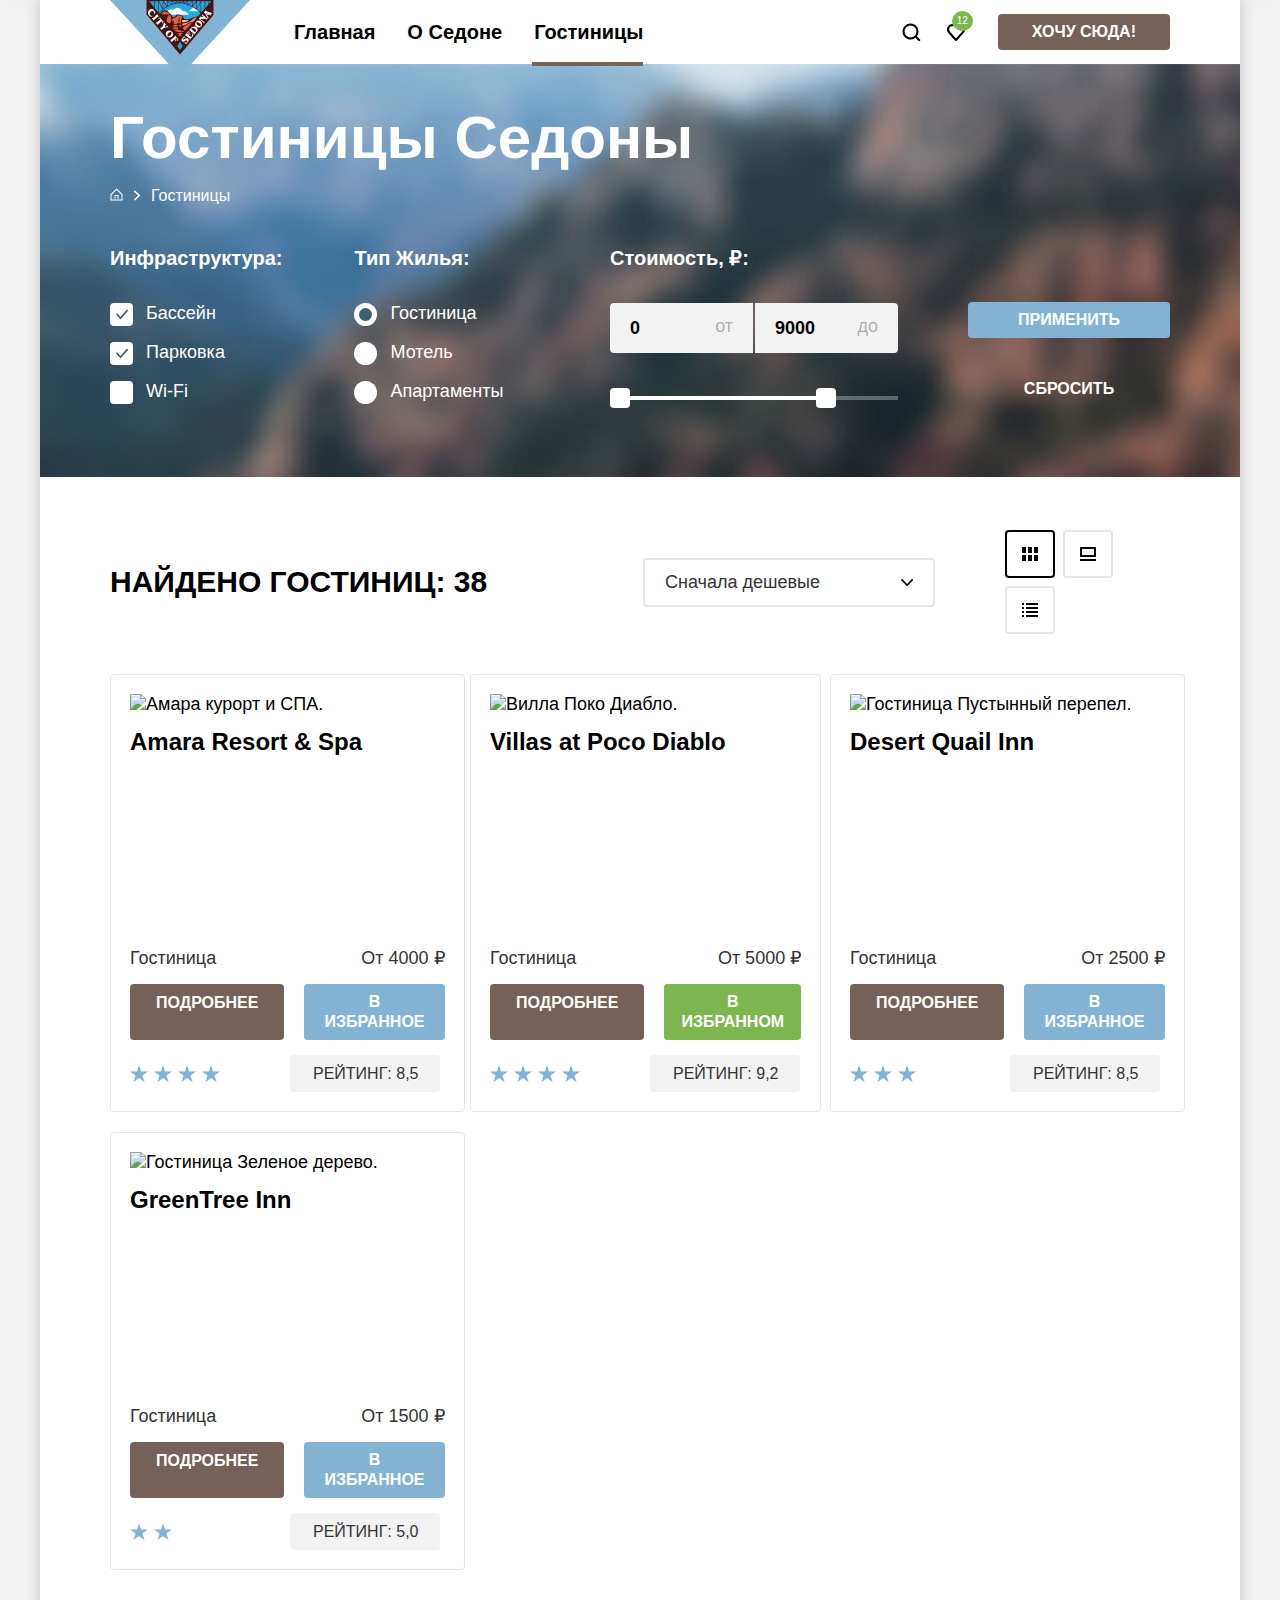
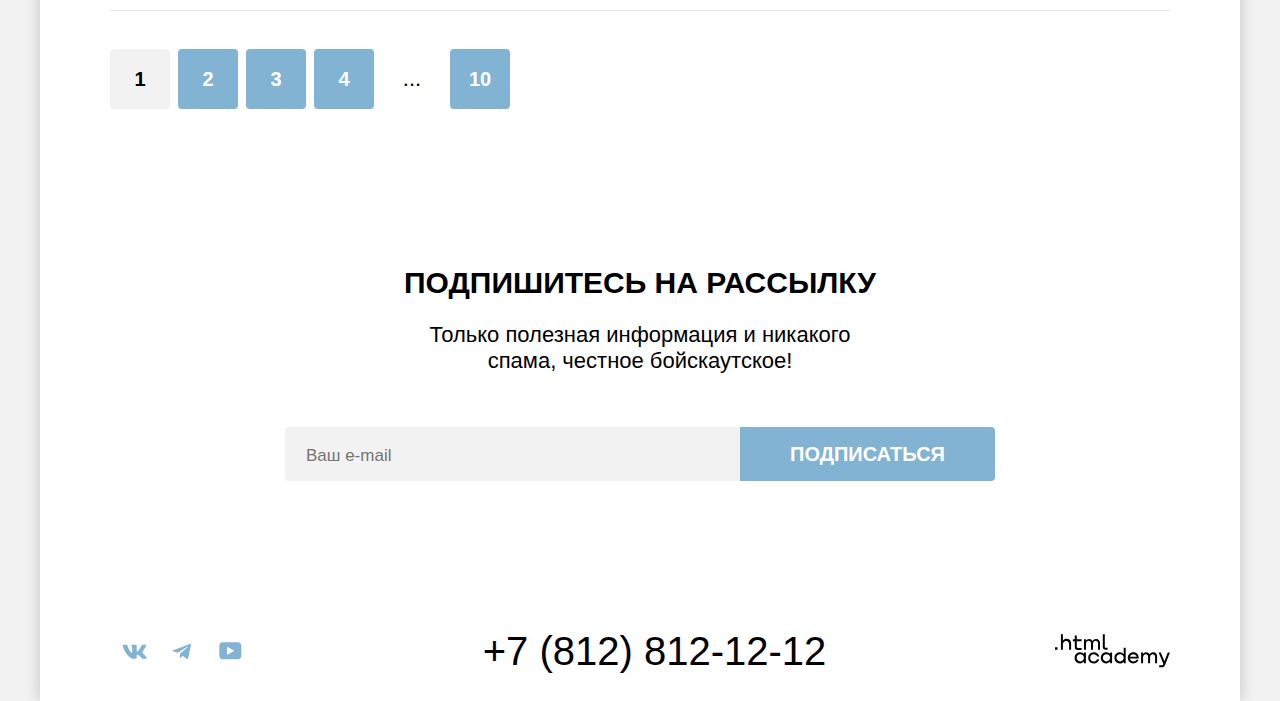
==== commit f2f6b4b4: "Revert "третья проверка"" ====
--- a/catalog.html
+++ b/catalog.html
@@ -371,7 +371,7 @@
         </section>
 
         <section class="catalog__mailing mailing">
-          <h2 class="mailing__heading">Подпишитесь на рассылку</h2>
+          <h2 class="mailing__heading main-heading">Подпишитесь на рассылку</h2>
           <p class="mailing__tagline">Только полезная информация и никакого спама, честное бойскаутское!</p>
           <form action="https://echo.htmlacademy.ru/" method="post" class="mailing__form">
             <label for="mail" class="visually-hidden">
--- a/styles/style.css
+++ b/styles/style.css
@@ -64,7 +64,7 @@
 .page-header__logo {
   width: 140px;
   height: 70px;
-  margin-right: 29px;
+  margin-right: 28px;
   margin-bottom: -11px;
   z-index: 1;
 }
@@ -167,7 +167,7 @@
   background-size: 100% auto;
   text-align: center;
   padding-top: 51px;
-  padding-bottom: 77px
+  padding-bottom: 76px
 }
 
 .main-container {
@@ -263,7 +263,7 @@
 }
 
 .advantages__block .advantages__text {
-  padding: 101px 85px 89px;
+  padding: 102px 85px 89px;
 }
 
 .advantages__item-image {
@@ -412,22 +412,22 @@
 .main-index__search {
   text-align: center;
   padding-top: 96px;
-  padding-bottom: 95px;
+  padding-bottom: 96px;
 }
 
 .search__tagline {
-  max-width: 592px;
+  width: 592px;
   margin: 0 auto;
-  margin-bottom: 53px;
+  margin-bottom: 55px;
 }
 
 .search__button {
-  padding: 17px 51px;
+  padding: 15px 51px;
   font-size: 20px;
 }
 
 .main-index__mailing {
-  padding-top: 96px;
+  padding-top: 97px;
   padding-bottom: 104px;
   background-color: #68A2CA;
   background-image: url("../images/subscribe.jpg");
@@ -451,13 +451,13 @@
   text-transform: uppercase;
   text-align: center;
   margin-top: 0;
-  margin-bottom: 20px;
+  margin-bottom: 21px;
 }
 
 .mailing__tagline {
   max-width: 470px;
   margin: 0 auto;
-  margin-bottom: 55px;
+  margin-bottom: 53px;
   font-size: 22px;
   line-height: 26px;
 }
@@ -523,7 +523,7 @@
   display: flex;
   justify-content: space-between;
   align-items: center;
-  padding-top: 45px;
+  padding-top: 46px;
   padding-bottom: 30px;
 }
 
@@ -687,7 +687,7 @@
 
 .filter__title {
   padding-left: 0;
-  margin-bottom: 32px;
+  margin-bottom: 33px;
   font-weight: 700;
   font-size: 20px;
   line-height: 24px;
@@ -709,10 +709,10 @@
 
 .filter__control-mark {
   position: absolute;
-  top: 1px;
-  left: 1px;
-  width: 15px;
-  height: 15px;
+  top: 0;
+  left: 0;
+  width: 17px;
+  height: 17px;
   background-color: #ffffff;
   border: 3px solid transparent;
   border-radius: 4px;
@@ -748,10 +748,10 @@
 .filter__control [type="radio"]:checked + .filter__control-mark::before {
   position: absolute;
   content:"";
-  top: 18%;
-  left: 18%;
-  width: 10px;
-  height: 10px;
+  top: 2px;
+  left: 2px;
+  width: 13px;
+  height: 13px;
   background-color: #3F5E72;
   border-radius: 50%;
 }
@@ -892,8 +892,7 @@
   display: flex;
   justify-content: space-between;
   align-items: center;
-  margin-top: 16px;
-  margin-bottom: 40px;
+  margin-bottom: 22px;
 }
 
 .catalog__title {
@@ -924,7 +923,7 @@
   appearance: none;
   padding: 12px 20px;
   padding-right: 40px;
-  background: url("..//images/select.svg") no-repeat right 18px center;
+  background: url("..//images/select.svg") no-repeat right 20px center;
 }
 
 .found__select-control:hover {
@@ -951,12 +950,12 @@
 }
 
 .found__view {
-  max-width: 180px;
+  max-width: 165px;
   display: flex;
   flex-wrap: wrap;
   list-style: none;
-  gap: 6px;
-  margin: 0;
+  gap: 8px;
+  margin-left: 0;
   padding-left: 0;
 }
 
@@ -989,7 +988,7 @@
 .catalog__list-placement {
   list-style: none;
   margin: 0;
-  margin-bottom: 40px;
+  margin-bottom: 38px;
   padding-bottom: 40px;
   padding-left: 0;
   border-bottom: 1px solid #E6E6E6;
@@ -1014,7 +1013,7 @@
 
 .catalog__item-image {
  width: 100%;
- margin-bottom: 12px;
+ margin-bottom: 13px;
 }
 
 .catalog__item-title {
@@ -1084,7 +1083,7 @@
   font-weight: 400;
   text-transform: uppercase;
   border-radius: 4px;
-  padding: 9px 22px 8px 22px;
+  padding: 9px 22px 8px 23px;
   background-color: #F2F2F2;
   color: #333333;
 }
@@ -1110,7 +1109,14 @@
   margin-bottom: 60px;
   display: flex;
   flex-wrap: wrap;
-  gap: 8px;
+}
+
+.paganation__item {
+  margin-right: 8px;
+}
+
+.paganation__item:nth-last-child(1) {
+  margin-right: 0;
 }
 
 .paganation__link {
@@ -1160,7 +1166,7 @@
 
 .catalog__mailing {
   text-align: center;
-  padding-top: 97px;
+  padding-top: 96px;
   padding-bottom: 104px;
 }
 
